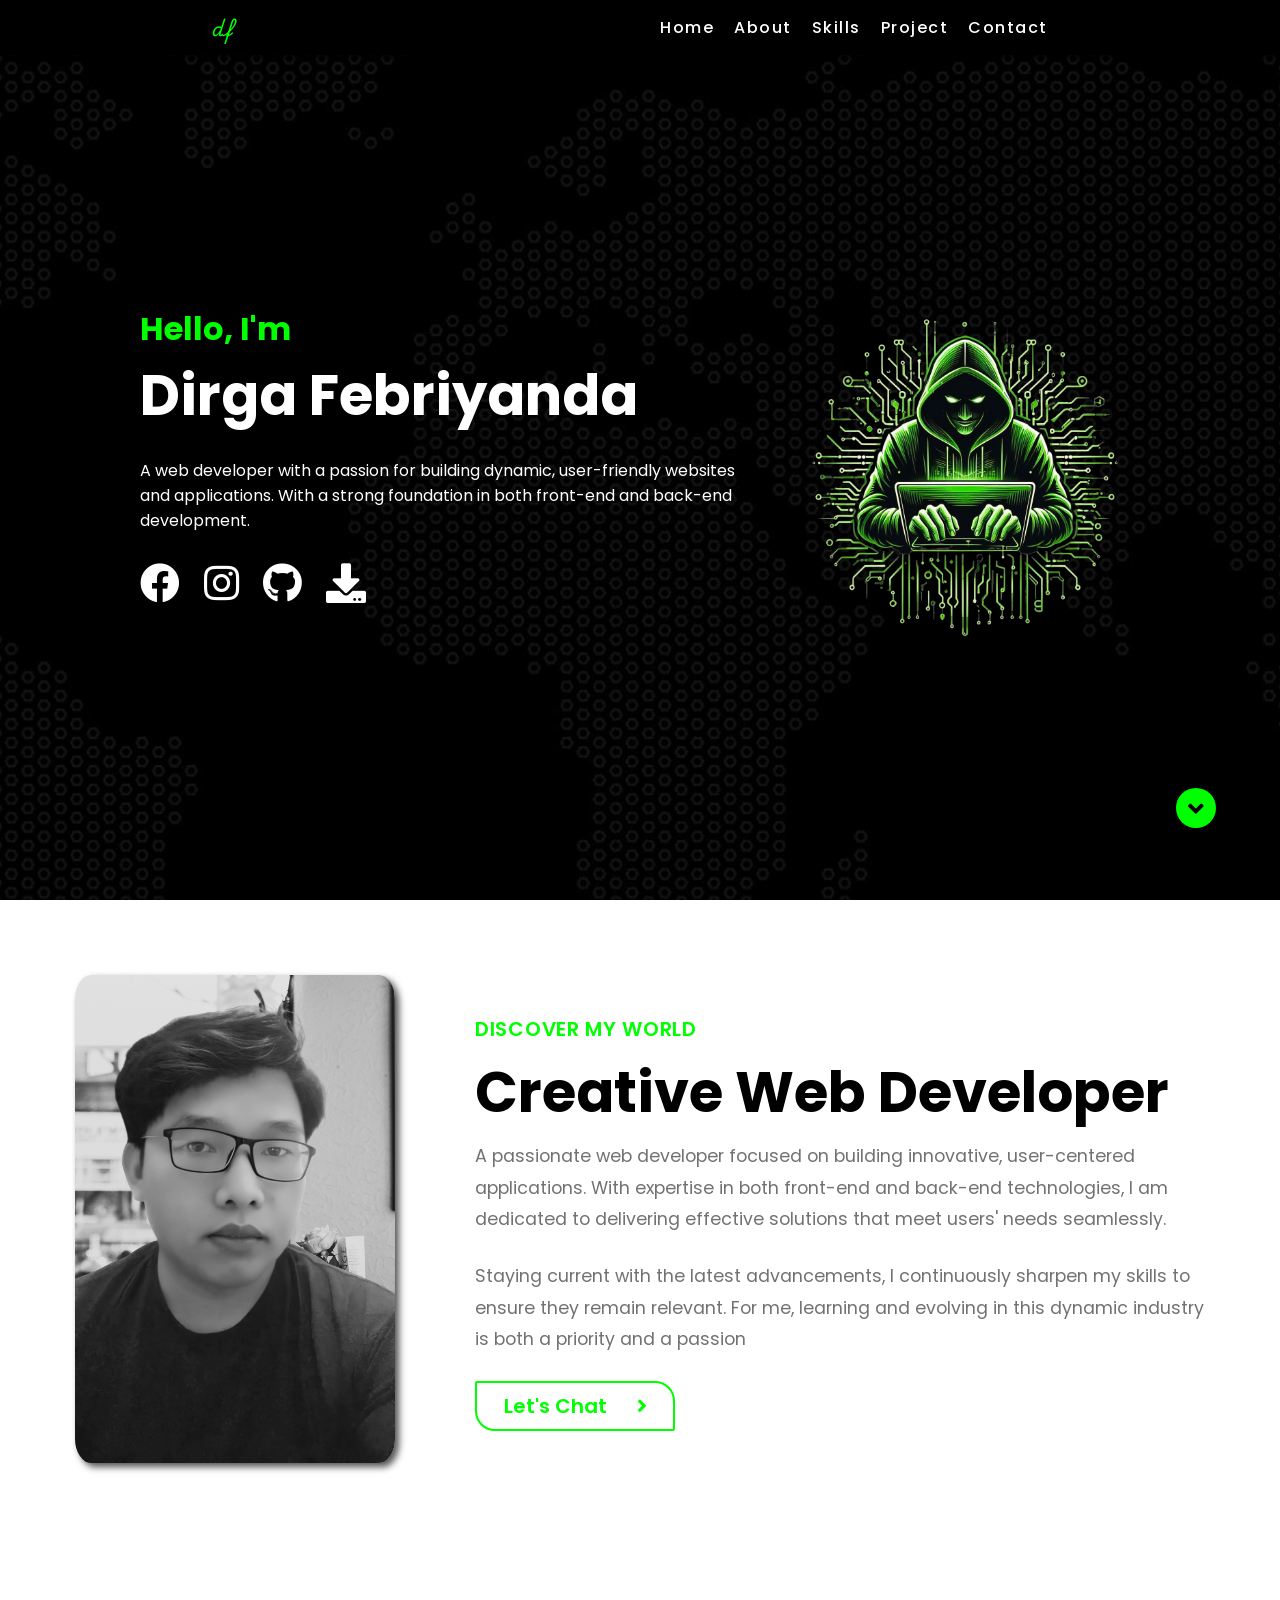
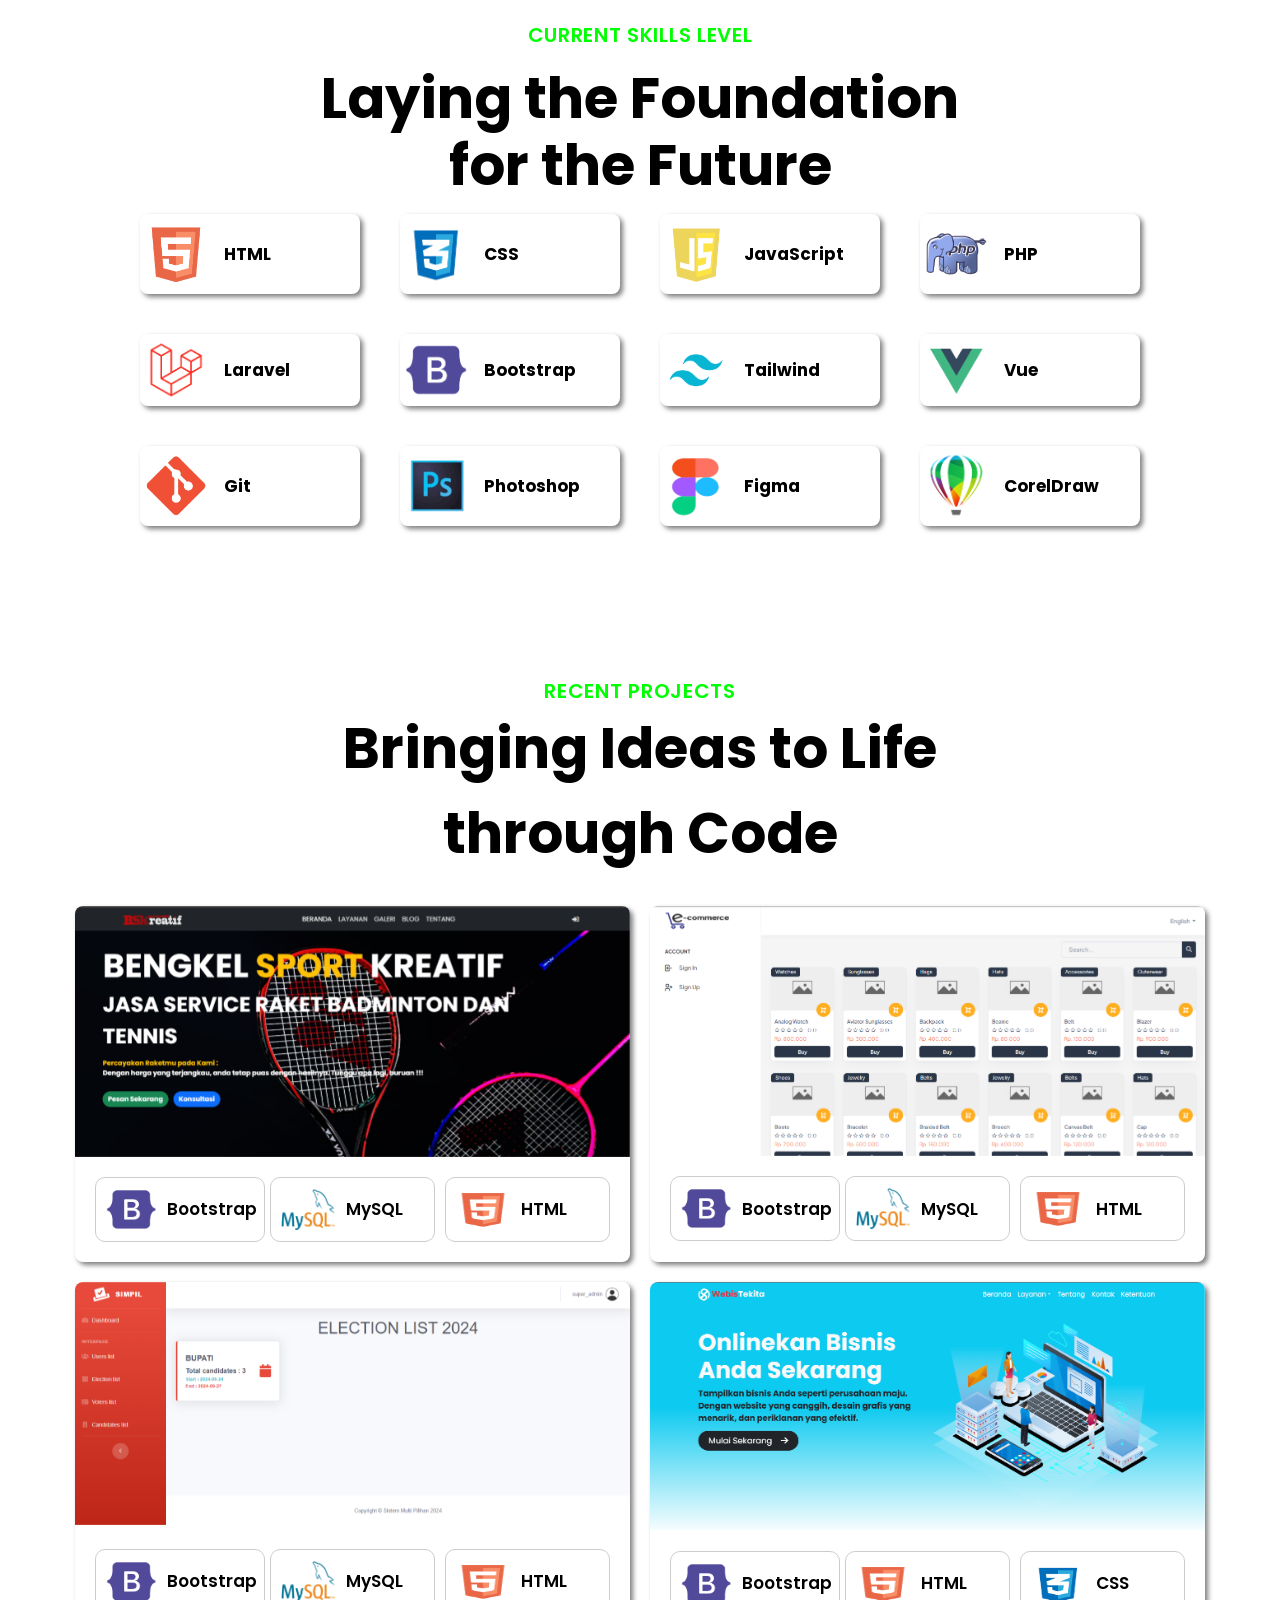
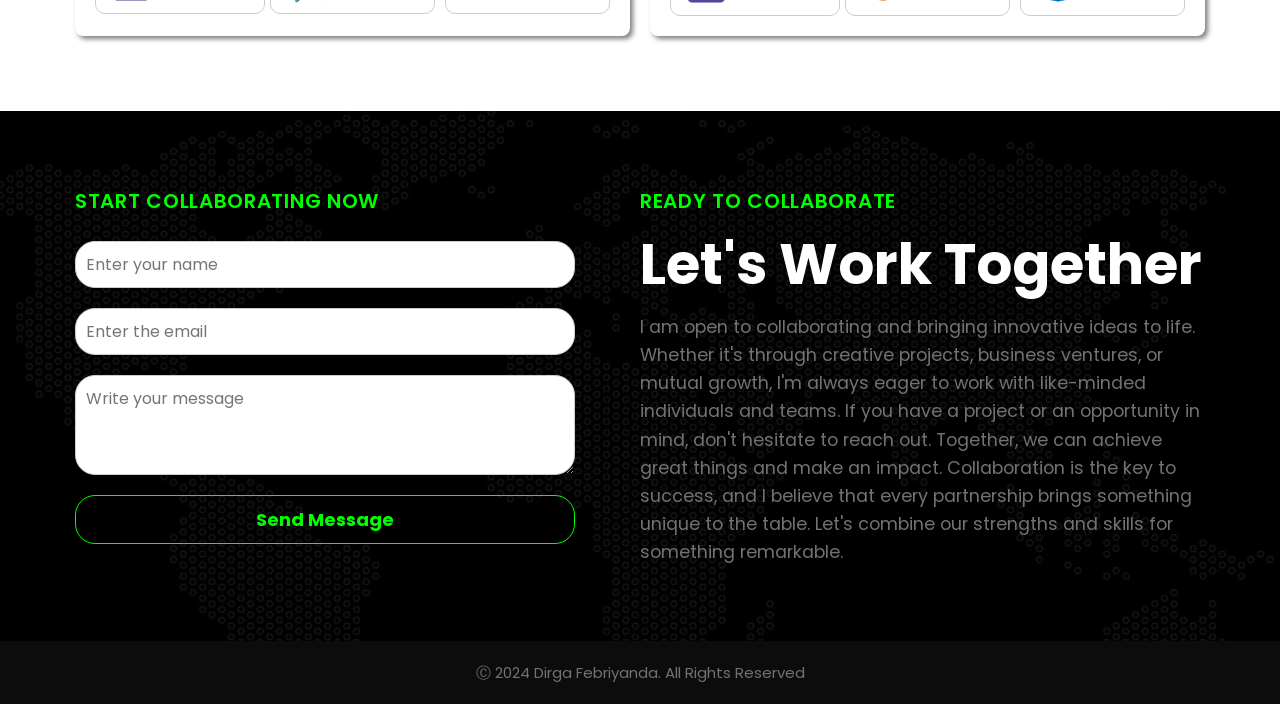
==== index.html @ c73d50fd "update index" ====
<!DOCTYPE html>
<html lang="en">
  <head>
    <meta charset="UTF-8" />
    <meta name="viewport" content="width=device-width, initial-scale=1.0" />
    <title>Dirga Febriyanda - Web Developer</title>

    <!-- Meta Description -->
    <meta
      name="description"
      content="Dirga Febriyanda is a passionate web developer specializing in creating innovative, user-centered applications using the latest technologies. Contact for web development projects and collaborations."
    />

    <!-- Meta Keywords -->
    <meta
      name="keywords"
      content="web developer, front-end development, back-end development, web design, Dirga Febriyanda, full-stack developer, creative web solutions, innovative web applications"
    />

    <!-- Meta Author -->
    <meta name="author" content="Dirga Febriyanda" />

    <!-- Open Graph Meta Tags for Social Media -->
    <meta property="og:title" content="Dirga Febriyanda - Web Developer" />
    <meta
      property="og:description"
      content="Discover the portfolio and services of Dirga Febriyanda, a creative web developer specializing in user-friendly, innovative web applications."
    />
    <meta
      property="og:image"
      content="https://dirgafebriyanda.github.io/assets/img/homea.png"
    />
    <meta property="og:url" content="https://dirgafebriyanda.github.io/" />

    <!-- Twitter Card Meta Tags -->
    <meta name="twitter:card" content="summary_large_image" />
    <meta name="twitter:title" content="Dirga Febriyanda - Web Developer" />
    <meta
      name="twitter:description"
      content="Explore the work of Dirga Febriyanda, a creative web developer offering cutting-edge web development services."
    />
    <meta
      name="twitter:image"
      content="https://dirgafebriyanda.github.io/assets/img/homea.png"
    />
    <link rel="icon" href="assets/img/homea.png" type="image/x-icon" />
    <link rel="shortcut icon" href="assets/img/homea.png" type="image/x-icon" />
    <!-- My Own CSS -->
    <link rel="stylesheet" href="assets/css/style.css" />

    <!-- Swiper CSS -->
    <link
      rel="stylesheet"
      href="https://cdn.jsdelivr.net/npm/swiper@11/swiper-bundle.min.css"
    />

    <!-- AOS CSS -->
    <link rel="stylesheet" href="https://unpkg.com/aos@next/dist/aos.css" />

    <!-- Google Fonts -->
    <link rel="preconnect" href="https://fonts.googleapis.com" />
    <link rel="preconnect" href="https://fonts.gstatic.com" crossorigin />
    <link
      href="https://fonts.googleapis.com/css2?family=Poppins:ital,wght@0,100;0,200;0,300;0,400;0,500;0,600;0,700;0,800;0,900;1,100;1,200;1,300;1,400;1,500;1,600;1,700;1,800;1,900&display=swap"
      rel="stylesheet"
    />

    <!-- Google Fonts -->
    <link rel="preconnect" href="https://fonts.googleapis.com" />
    <link rel="preconnect" href="https://fonts.gstatic.com" crossorigin />
    <link
      href="https://fonts.googleapis.com/css2?family=Playwrite+DE+LA:wght@100..400&display=swap"
      rel="stylesheet"
    />

    <!-- Font Awesome 5.15.4 -->
    <link
      rel="stylesheet"
      href="https://cdnjs.cloudflare.com/ajax/libs/font-awesome/5.15.4/css/all.min.css"
      crossorigin="anonymous"
      referrerpolicy="no-referrer"
    />
  </head>
  <body>
    <header>
      <nav class="navbar">
        <h3 class="navbar-logo">
          <a href="#" translate="no">df</a>
        </h3>
        <div class="navbar-toggle">
          <span></span>
          <span></span>
          <span></span>
        </div>
        <ul class="navbar-list">
          <li><a href="#home" translate="no">Home</a></li>
          <li><a href="#about" translate="no">About</a></li>
          <li><a href="#skills" translate="no">Skills</a></li>
          <li><a href="#project" translate="no">Project</a></li>
          <li><a href="#contact" translate="no">Contact</a></li>
        </ul>
      </nav>
    </header>

    <main>
      <!-- home -->
      <section class="home" id="home" style="overflow: hidden">
        <div class="h-caption" data-aos="zoom-out">
          <h4>Hello, I'm</h4>
          <h2>Dirga Febriyanda</h2>
          <p>
            A web developer with a passion for building dynamic, user-friendly
            websites and applications. With a strong foundation in both
            front-end and back-end development.
          </p>
          <!-- <a href="#" class="h-btn"
            >Let's Chat <i class="fas fa-angle-right"></i
          ></a> -->

          <a
            href="https://www.facebook.com/dirga.febriyanda"
            target="_blank"
            class="h-social-media"
          >
            <i class="fab fa-facebook"></i>
          </a>
          <a
            href="https://www.instagram.com/dirgafebriyanda"
            target="_blank"
            class="h-social-media"
          >
            <i class="fab fa-instagram"></i>
          </a>
          <a
            href="https://github.com/dirgafebriyanda"
            target="_blank"
            class="h-social-media"
          >
            <i class="fab fa-github"></i>
          </a>
          <a
            href="assets/cv-2024.pdf"
            class="h-social-media"
            onclick="return confirmDownload(event)"
          >
            <i class="fas fa-download"></i>
          </a>
        </div>
        <div class="j-img" data-aos="zoom-out">
          <img src="assets/img/homea.png" alt="Dirga Febriyanda" />
        </div>
        <div class="arrow">
          <a href="#about"><i class="fas fa-angle-down"></i></a>
        </div>
      </section>

      <!-- about -->
      <section class="about" id="about" style="overflow: hidden">
        <div class="about-img" data-aos="flip-left">
          <img
            src="assets/img/Picsart_24-11-06_18-53-35-130.jpg"
            alt="Dirga Febriyanda"
          />
        </div>
        <div class="about-text" data-aos="fade-left">
          <h4>Discover My World</h4>
          <h2 class="description">Creative Web Developer</h2>
          <p>
            A passionate web developer focused on building innovative,
            user-centered applications. With expertise in both front-end and
            back-end technologies, I am dedicated to delivering effective
            solutions that meet users' needs seamlessly.
          </p>
          <p>
            Staying current with the latest advancements, I continuously sharpen
            my skills to ensure they remain relevant. For me, learning and
            evolving in this dynamic industry is both a priority and a passion
          </p>
          <a href="https://wa.me/6282281170130" class="btn-about"
            >Let's Chat <i class="fas fa-angle-right"></i
          ></a>
        </div>
      </section>

      <!-- skills -->
      <section class="skills" id="skills" style="overflow: hidden">
        <div class="s-text" data-aos="zoom-out">
          <h4>Current Skills Level</h4>
          <h2>Laying the Foundation <br />for the Future</h2>
        </div>
        <div class="skill-set">
          <div class="skill-item" data-aos="fade-up" data-aos-delay="100">
            <img src="assets/img/logo/html-logo.png" alt="HTML" />
            <span class="skill-level" translate="no">HTML</span>
          </div>
          <div class="skill-item" data-aos="fade-up" data-aos-delay="100">
            <img src="assets/img/logo/css-logo.png" alt="CSS" />
            <span class="skill-level" translate="no">CSS</span>
          </div>
          <div class="skill-item" data-aos="fade-up" data-aos-delay="100">
            <img src="assets/img/logo/js-logo.png" alt="JavaScript" />
            <span class="skill-level" translate="no">JavaScript</span>
          </div>
          <div class="skill-item" data-aos="fade-up" data-aos-delay="100">
            <img src="assets/img/logo/php-logo.png" alt="PHP" />
            <span class="skill-level" translate="no">PHP</span>
          </div>
          <div class="skill-item" data-aos="fade-up" data-aos-delay="200">
            <img src="assets/img/logo/laravel-logo.png" alt="Laravel" />
            <span class="skill-level" translate="no">Laravel</span>
          </div>
          <div class="skill-item" data-aos="fade-up" data-aos-delay="200">
            <img src="assets/img/logo/bootstrap-logo.png" alt="Bootstrap" />
            <span class="skill-level" translate="no">Bootstrap</span>
          </div>
          <div class="skill-item" data-aos="fade-up" data-aos-delay="200">
            <img src="assets/img/logo/tailwind-logo.png" alt="Tailwind CSS" />
            <span class="skill-level" translate="no">Tailwind </span>
          </div>
          <div class="skill-item" data-aos="fade-up" data-aos-delay="200">
            <img src="assets/img/logo/vue-logo.png" alt="Vue.js" />
            <span class="skill-level" translate="no">Vue </span>
          </div>
          <div class="skill-item" data-aos="fade-up" data-aos-delay="300">
            <img src="assets/img/logo/git-logo.png" alt="Git" />
            <span class="skill-level" translate="no">Git</span>
          </div>
          <div class="skill-item" data-aos="fade-up" data-aos-delay="300">
            <img src="assets/img/logo/photoshop-logo.png" alt="Photoshop" />
            <span class="skill-level" translate="no">Photoshop</span>
          </div>
          <div class="skill-item" data-aos="fade-up" data-aos-delay="300">
            <img src="assets/img/logo/figma-logo.png" alt="Figma" />
            <span class="skill-level" translate="no">Figma</span>
          </div>
          <div class="skill-item" data-aos="fade-up" data-aos-delay="300">
            <img src="assets/img/logo/coreldraw-logo.png" alt="CorelDRAW" />
            <span class="skill-level" translate="no">CorelDraw </span>
          </div>
        </div>
      </section>

      <!-- project -->
      <section class="project" id="project" style="overflow: hidden">
        <div class="p-text" data-aos="zoom-out">
          <h4>Recent Projects</h4>
          <h2>
            Bringing Ideas to Life <br />
            through Code
          </h2>
          <div class="project-set">
            <a
              href="https://github.com/dirgafebriyanda/Sistem-Informasi-Manajemen"
              class="project-item"
              data-aos="fade-right"
            >
              <!-- Swiper pertama -->
              <div class="swiper mySwiper1">
                <div class="swiper-wrapper">
                  <img
                    class="swiper-slide"
                    src="assets/img/project/b1.png"
                    alt="img 1"
                  />
                  <img
                    class="swiper-slide"
                    src="assets/img/project/b2.png"
                    alt="img 2"
                  />
                  <img
                    class="swiper-slide"
                    src="assets/img/project/b3.png"
                    alt="img 3"
                  />
                  <img
                    class="swiper-slide"
                    src="assets/img/project/b4.png"
                    alt="img 4"
                  />
                </div>
              </div>

              <!-- Swiper kedua -->
              <div class="project-logo">
                <div class="swiper mySwiper2">
                  <div class="swiper-wrapper">
                    <div class="swiper-slide">
                      <div class="p-tools">
                        <img
                          src="assets/img/logo/laravel-logo.png"
                          alt="Laravel"
                        />
                        <span class="p-tools-text" translate="no">Laravel</span>
                      </div>
                    </div>
                    <div class="swiper-slide">
                      <div class="p-tools">
                        <img
                          src="assets/img/logo/bootstrap-logo.png"
                          alt="Bootstrap"
                        />
                        <span class="p-tools-text" translate="no"
                          >Bootstrap</span
                        >
                      </div>
                    </div>
                    <div class="swiper-slide">
                      <div class="p-tools">
                        <img src="assets/img/logo/mysql-logo.png" alt="MySQL" />
                        <span class="p-tools-text" translate="no">MySQL</span>
                      </div>
                    </div>
                    <div class="swiper-slide">
                      <div class="p-tools">
                        <img src="assets/img/logo/html-logo.png" alt="HTML" />
                        <span class="p-tools-text" translate="no">HTML</span>
                      </div>
                    </div>
                    <div class="swiper-slide">
                      <div class="p-tools">
                        <img src="assets/img/logo/css-logo.png" alt="Laravel" />
                        <span class="p-tools-text" translate="no">CSS</span>
                      </div>
                    </div>
                    <div class="swiper-slide">
                      <div class="p-tools">
                        <img
                          src="assets/img/logo/js-logo.png"
                          alt="JavaScipt"
                        />
                        <span class="p-tools-text" translate="no"
                          >JavaScipt</span
                        >
                      </div>
                    </div>
                    <div class="swiper-slide">
                      <div class="p-tools">
                        <img
                          src="assets/img/logo/php-logo.png"
                          alt="JavaScipt"
                        />
                        <span class="p-tools-text" translate="no">PHP</span>
                      </div>
                    </div>
                  </div>
                </div>
              </div>
            </a>
            <a
              href="https://github.com/dirgafebriyanda/E-Commerce"
              class="project-item"
              data-aos="fade-left"
            >
              <!-- Swiper pertama -->
              <div class="swiper mySwiper1">
                <div class="swiper-wrapper">
                  <img
                    class="swiper-slide"
                    src="assets/img/project/e1.png"
                    alt="img 1"
                  />
                  <img
                    class="swiper-slide"
                    src="assets/img/project/e2.png"
                    alt="img 2"
                  />
                  <img
                    class="swiper-slide"
                    src="assets/img/project/e3.png"
                    alt="img 3"
                  />
                  <img
                    class="swiper-slide"
                    src="assets/img/project/e4.png"
                    alt="img 3"
                  />
                  <img
                    class="swiper-slide"
                    src="assets/img/project/e5.png"
                    alt="img 3"
                  />
                  <img
                    class="swiper-slide"
                    src="assets/img/project/e6.png"
                    alt="img 3"
                  />
                </div>
              </div>

              <!-- Swiper kedua -->
              <div class="project-logo">
                <div class="swiper mySwiper2">
                  <div class="swiper-wrapper">
                    <div class="swiper-slide">
                      <div class="p-tools">
                        <img
                          src="assets/img/logo/laravel-logo.png"
                          alt="Laravel"
                        />
                        <span class="p-tools-text" translate="no">Laravel</span>
                      </div>
                    </div>
                    <div class="swiper-slide">
                      <div class="p-tools">
                        <img
                          src="assets/img/logo/bootstrap-logo.png"
                          alt="Bootstrap"
                        />
                        <span class="p-tools-text" translate="no"
                          >Bootstrap</span
                        >
                      </div>
                    </div>
                    <div class="swiper-slide">
                      <div class="p-tools">
                        <img src="assets/img/logo/mysql-logo.png" alt="MySQL" />
                        <span class="p-tools-text" translate="no">MySQL</span>
                      </div>
                    </div>
                    <div class="swiper-slide">
                      <div class="p-tools">
                        <img src="assets/img/logo/html-logo.png" alt="HTML" />
                        <span class="p-tools-text" translate="no">HTML</span>
                      </div>
                    </div>
                    <div class="swiper-slide">
                      <div class="p-tools">
                        <img src="assets/img/logo/css-logo.png" alt="Laravel" />
                        <span class="p-tools-text" translate="no">CSS</span>
                      </div>
                    </div>
                    <div class="swiper-slide">
                      <div class="p-tools">
                        <img
                          src="assets/img/logo/js-logo.png"
                          alt="JavaScipt"
                        />
                        <span class="p-tools-text" translate="no"
                          >JavaScipt</span
                        >
                      </div>
                    </div>
                    <div class="swiper-slide">
                      <div class="p-tools">
                        <img
                          src="assets/img/logo/php-logo.png"
                          alt="JavaScipt"
                        />
                        <span class="p-tools-text" translate="no">PHP</span>
                      </div>
                    </div>
                  </div>
                </div>
              </div>
            </a>
            <a
              href="https://github.com/dirgafebriyanda/E-Vote"
              class="project-item"
              data-aos="fade-right"
            >
              <!-- Swiper pertama -->
              <div class="swiper mySwiper1">
                <div class="swiper-wrapper">
                  <img
                    class="swiper-slide"
                    src="assets/img/project/s1.png"
                    alt="img 1"
                  />
                  <img
                    class="swiper-slide"
                    src="assets/img/project/s3.png"
                    alt="img 2"
                  />
                  <img
                    class="swiper-slide"
                    src="assets/img/project/s4.png"
                    alt="img 3"
                  />
                  <img
                    class="swiper-slide"
                    src="assets/img/project/s2.png"
                    alt="img 3"
                  />
                </div>
              </div>

              <!-- Swiper kedua -->
              <div class="project-logo">
                <div class="swiper mySwiper2">
                  <div class="swiper-wrapper">
                    <div class="swiper-slide">
                      <div class="p-tools">
                        <img
                          src="assets/img/logo/laravel-logo.png"
                          alt="Laravel"
                        />
                        <span class="p-tools-text" translate="no">Laravel</span>
                      </div>
                    </div>
                    <div class="swiper-slide">
                      <div class="p-tools">
                        <img
                          src="assets/img/logo/bootstrap-logo.png"
                          alt="Bootstrap"
                        />
                        <span class="p-tools-text" translate="no"
                          >Bootstrap</span
                        >
                      </div>
                    </div>
                    <div class="swiper-slide">
                      <div class="p-tools">
                        <img src="assets/img/logo/mysql-logo.png" alt="MySQL" />
                        <span class="p-tools-text" translate="no">MySQL</span>
                      </div>
                    </div>
                    <div class="swiper-slide">
                      <div class="p-tools">
                        <img src="assets/img/logo/html-logo.png" alt="HTML" />
                        <span class="p-tools-text" translate="no">HTML</span>
                      </div>
                    </div>
                    <div class="swiper-slide">
                      <div class="p-tools">
                        <img src="assets/img/logo/css-logo.png" alt="Laravel" />
                        <span class="p-tools-text" translate="no">CSS</span>
                      </div>
                    </div>
                    <div class="swiper-slide">
                      <div class="p-tools">
                        <img
                          src="assets/img/logo/js-logo.png"
                          alt="JavaScipt"
                        />
                        <span class="p-tools-text" translate="no"
                          >JavaScipt</span
                        >
                      </div>
                    </div>
                    <div class="swiper-slide">
                      <div class="p-tools">
                        <img
                          src="assets/img/logo/php-logo.png"
                          alt="JavaScipt"
                        />
                        <span class="p-tools-text" translate="no">PHP</span>
                      </div>
                    </div>
                  </div>
                </div>
              </div>
            </a>
            <a
              href="https://github.com/dirgafebriyanda/webistekita"
              class="project-item"
              data-aos="fade-left"
            >
              <!-- Swiper pertama -->
              <div class="swiper mySwiper1">
                <div class="swiper-wrapper">
                  <img
                    class="swiper-slide"
                    src="assets/img/project/l1.png"
                    alt="img 1"
                  />
                  <img
                    class="swiper-slide"
                    src="assets/img/project/l2.png"
                    alt="img 2"
                  />
                  <img
                    class="swiper-slide"
                    src="assets/img/project/l3.png"
                    alt="img 3"
                  />
                  <img
                    class="swiper-slide"
                    src="assets/img/project/l4.png"
                    alt="img 3"
                  />
                  <img
                    class="swiper-slide"
                    src="assets/img/project/l5.png"
                    alt="img 3"
                  />
                  <img
                    class="swiper-slide"
                    src="assets/img/project/l6.png"
                    alt="img 3"
                  />
                </div>
              </div>

              <!-- Swiper kedua -->
              <div class="project-logo">
                <div class="swiper mySwiper2">
                  <div class="swiper-wrapper">
                    <div class="swiper-slide">
                      <div class="p-tools">
                        <img src="assets/img/logo/vue-logo.png" alt="Vue" />
                        <span class="p-tools-text" translate="no">Vue</span>
                      </div>
                    </div>
                    <div class="swiper-slide">
                      <div class="p-tools">
                        <img
                          src="assets/img/logo/bootstrap-logo.png"
                          alt="Bootstrap"
                        />
                        <span class="p-tools-text" translate="no"
                          >Bootstrap</span
                        >
                      </div>
                    </div>
                    <div class="swiper-slide">
                      <div class="p-tools">
                        <img src="assets/img/logo/html-logo.png" alt="HTML" />
                        <span class="p-tools-text" translate="no">HTML</span>
                      </div>
                    </div>
                    <div class="swiper-slide">
                      <div class="p-tools">
                        <img src="assets/img/logo/css-logo.png" alt="Laravel" />
                        <span class="p-tools-text" translate="no">CSS</span>
                      </div>
                    </div>
                    <div class="swiper-slide">
                      <div class="p-tools">
                        <img
                          src="assets/img/logo/js-logo.png"
                          alt="JavaScipt"
                        />
                        <span class="p-tools-text" translate="no"
                          >JavaScipt</span
                        >
                      </div>
                    </div>
                  </div>
                </div>
              </div>
            </a>
          </div>
        </div>
      </section>

      <!-- contact -->
      <section class="contact" id="contact" style="overflow: hidden">
        <div class="contact-box" data-aos="fade-right">
          <h4>Start Collaborating Now</h4>
          <br />
          <form id="contactForm">
            <input
              type="text"
              id="name"
              name="name"
              placeholder="Enter your name"
              required
            />

            <input
              type="email"
              id="email"
              name="email"
              placeholder="Enter the email"
              required
            />

            <textarea
              id="message"
              name="message"
              placeholder="Write your message"
              required
            ></textarea>

            <button type="submit">Send Message</button>
          </form>
        </div>
        <div class="contact-box" data-aos="fade-left">
          <h4>Ready to Collaborate</h4>
          <h2>Let's Work Together</h2>
          <p>
            I am open to collaborating and bringing innovative ideas to life.
            Whether it's through creative projects, business ventures, or mutual
            growth, I'm always eager to work with like-minded individuals and
            teams. If you have a project or an opportunity in mind, don't
            hesitate to reach out. Together, we can achieve great things and
            make an impact. Collaboration is the key to success, and I believe
            that every partnership brings something unique to the table. Let's
            combine our strengths and skills for something remarkable.
          </p>
        </div>
      </section>
    </main>

    <footer>
      <div class="copyright">
        <div class="end-text1">
          <p>Ⓒ 2024 Dirga Febriyanda. All Rights Reserved</p>
        </div>
      </div>
    </footer>

    <!-- Tombol Back to Top -->
    <div class="back-to-top">
      <i class="fas fa-angle-up"></i>
    </div>

    <!-- My Own JS -->
    <script src="assets/js/script.js"></script>

    <script>
      document
        .getElementById("contactForm")
        .addEventListener("submit", function (event) {
          event.preventDefault();

          var name = document.getElementById("name").value;
          var email = document.getElementById("email").value;
          var message = document.getElementById("message").value;

          var mailtoLink =
            "mailto:dirgafebriyanda12@gmail.com" +
            "?email=" +
            encodeURIComponent("Form Submission - " + name) +
            "&body=" +
            encodeURIComponent(
              "Name: " +
                name +
                "\n\n" +
                "email: " +
                email +
                "\n\n" +
                "Message: " +
                message
            );

          window.location.href = mailtoLink;
        });
    </script>

    <script>
      function confirmDownload(event) {
        const userConfirmed = confirm(
          "Are you sure you want to download the CV?"
        );

        if (!userConfirmed) {
          event.preventDefault();
        }
        return userConfirmed;
      }
    </script>

    <!-- Swiper JS-->
    <script src="https://cdn.jsdelivr.net/npm/swiper@11/swiper-bundle.min.js"></script>
    <script>
      const swiper1 = new Swiper(".mySwiper1", {
        slidesPerView: 1,
        loop: true,
        spaceBetween: 10,
        autoplay: {
          delay: 5000,
          disableOnInteraction: false,
        },
      });

      const swiper2 = new Swiper(".mySwiper2", {
        slidesPerView: 3,
        spaceBetween: 10,
        loop: true,
        autoplay: {
          delay: 2500,
          disableOnInteraction: false,
        },
      });
    </script>

    <!-- AOS JS-->
    <script src="https://unpkg.com/aos@next/dist/aos.js"></script>
    <script>
      AOS.init({
        duration: 1200,
        once: true,
      });
    </script>
  </body>
</html>
---- assets/css/style.css ----
* {
  padding: 0;
  margin: 0;
  box-sizing: border-box;
  list-style: none;
  text-decoration: none;
  scroll-behavior: smooth;
  font-family: "Poppins", sans-serif;
}

:root {
  --h2-font: 3.5rem;
  --p-font: 1.1rem;
  --bg-color: #ffffff;
  --text-color: #000000;
  --main-color: #00ff00;
  --other-color: #727272;
}

/* navbar */
.navbar {
  display: flex;
  justify-content: space-around;
  align-items: center;
  background: var(--text-color);
  height: 55px;
  position: fixed;
  width: 100%;
  top: 0;
  z-index: 1000;
  box-shadow: 3px 3px 5px rgba(0, 0, 0, 0.6);
}
.navbar-logo a {
  font-family: "Playwrite DE LA", sans-serif;
  font-weight: bold;
  color: var(--main-color);
  letter-spacing: 2px;
}
.navbar-list {
  display: flex;
  list-style: none;
}
.navbar-list a {
  margin-right: 20px;
  color: var(--bg-color);
  position: relative;
  font-weight: 500;
  overflow: hidden;
  padding-bottom: 4px;
  letter-spacing: 1.5px;
  transition: all 0.7s ease;
}
.navbar-list a::before {
  content: "";
  position: absolute;
  left: 0;
  bottom: 0;
  width: 100%;
  background: var(--main-color);
  height: 2px;
  transform: scaleX(0);
  transition: all 0.7s ease;
}
.navbar-list a:hover {
  color: var(--main-color);
  transform: scale(1);
}
.navbar-list a:hover::before {
  transform: scaleX(1);
}
.navbar-list a.active::before {
  transform: scaleX(1);
}
.navbar-list a.active {
  color: var(--main-color);
}
.navbar-toggle {
  display: none;
  flex-direction: column;
  cursor: pointer;
  margin-right: 20px;
}
.navbar-toggle span {
  width: 25px;
  height: 2px;
  border-radius: 5px;
  background: var(--bg-color);
  display: block;
  margin: 3px 0;
  transition: transform 0.3s ease, background-color 0.3s ease, opacity 0.3s ease;
}
.navbar-toggle.active span:nth-child(1) {
  transform: rotate(45deg) translate(5px, 6px);
  background: var(--main-color);
}
.navbar-toggle.active span:nth-child(2) {
  opacity: 0;
}
.navbar-toggle.active span:nth-child(3) {
  transform: rotate(-45deg) translate(5px, -6px);
  background: var(--main-color);
}

/* home */
.home {
  display: flex;
  align-items: center;
  justify-content: center;
  padding-top: 60px;
  height: 100vh;
  background: var(--text-color);
  color: var(--bg-color);
  background-image: url(../img/c.jpg);
  background-size: cover;
  background-position: center;
}
.h-caption {
  margin: 0 0 50px 50px;
  max-width: 600px;
}
.h-caption h4 {
  color: var(--main-color);
  font-size: 2rem;
  color: var(--main-color);
}
.h-caption h2 {
  padding-bottom: 20px;
  font-size: var(--h2-font);
}
.home img {
  margin: 50px;
  max-width: 350px;
}
.arrow {
  position: absolute;
  bottom: 8%;
  right: 5%;
}
.arrow i {
  display: inline-flex;
  align-items: center;
  justify-content: center;
  height: 40px;
  width: 40px;
  background: var(--main-color);
  color: var(--text-color);
  border-radius: 50%;
  font-size: 25px;
  transition: color 0.7s ease, transform 0.7s ease;
}
.arrow i:hover {
  background: transparent;
  border: var(--main-color) solid 2px;
  color: var(--main-color);
  transform: translateY(-4px);
}
.h-social-media {
  margin-top: 30px;
  display: inline-flex;
  color: var(--bg-color);
  padding-right: 20px;
  font-size: 40px;
  transition: all 0.7s ease;
}
.h-social-media:hover {
  color: var(--main-color);
  transform: translateY(-4px);
}

/* about */
.about {
  display: flex;
  align-items: center;
  justify-content: space-between;
  padding: 75px;
  gap: 5rem;
}
.about-img {
  flex-shrink: 0;
}
.about-img img {
  border-radius: 5%;
  max-width: 320px;
  width: 100%;
  height: auto;
  object-fit: contain;
  box-shadow: 4px 4px 7px rgb(36, 0, 0, 0.7);
  filter: grayscale(100%);
  transition: filter 0.7s ease;
}
.about-img img:hover {
  filter: grayscale(0%);
}
.about-text {
  flex: 1;
}
.about-text h2 {
  font-size: var(--h2-font);
  font-weight: 700;
  line-height: 1.2;
  margin: 15px 0;
}
.about-text h4 {
  color: var(--main-color);
  font-size: 20px;
  font-weight: 600;
  text-transform: uppercase;
  letter-spacing: 0.7px;
}
.about-text p {
  font-size: var(--p-font);
  font-weight: 400;
  line-height: 1.8;
  color: var(--other-color);
  margin-bottom: 25px;
}
.btn-about {
  display: inline-flex;
  align-items: center;
  justify-content: center;
  height: 50px;
  width: 200px;
  background: transparent;
  color: var(--main-color);
  border-radius: 2px 20px 2px 20px;
  font-size: 20px;
  border: var(--main-color) solid 2px;
  font-weight: 600;
  text-align: center;
  transition: all 0.7s ease;
}
.btn-about:hover {
  color: var(--bg-color);
  background: var(--main-color);
  transform: translateY(-4px);
  box-shadow: 3px 3px 6px rgb(0, 0, 0, 0.5);
}
.btn-about i {
  padding-left: 30px;
}

/* skills */
.skills {
  padding: 75px;
  text-align: center;
}
.s-text h2 {
  font-size: var(--h2-font);
  font-weight: 700;
  line-height: 1.2;
  margin: 15px 0;
}
.s-text h4 {
  color: var(--main-color);
  font-size: 20px;
  font-weight: 600;
  text-transform: uppercase;
  letter-spacing: 0.7px;
}
.skill-set {
  display: flex;
  flex-wrap: wrap;
  gap: 2.5rem;
  justify-content: center;
}
.skill-item {
  background: var(--bg-color);
  display: flex;
  align-items: center;
  flex-basis: calc(25% - 1.5rem);
  max-width: 220px;
  max-height: 80px;
  padding: 5px;
  border-radius: 8px;
  box-shadow: 3px 3px 5px rgb(0, 0, 0, 0.5);
}
.skill-item img {
  width: 30%;
  height: auto;
  margin-right: 1rem;
}
.skill-level {
  font-weight: bold;
  color: var(--text-color);
  text-align: start;
  font-size: 17px;
  cursor: default;
}
.level {
  color: var(--other-color);
  font-weight: 400;
}

/* project */
.project {
  padding: 75px;
}
.p-text h4 {
  color: var(--main-color);
  font-size: 20px;
  font-weight: 600;
  text-transform: uppercase;
  letter-spacing: 0.7px;
  text-align: center;
}
.p-text h2 {
  text-align: center;
  font-size: var(--h2-font);
  font-weight: bold;
  color: var(--text-color);
  margin-bottom: 30px;
}
.project-set {
  display: grid;
  grid-template-columns: repeat(2, 1fr);
  gap: 20px;
}
.project-item {
  overflow: hidden;
  border-radius: 8px;
  height: auto;
  box-shadow: 3px 3px 5px rgb(0, 0, 0, 0.5);
}
.project-item img {
  width: 100%;
  height: 100%;
}
.project-text{
  padding-top: 10px;
  color: var(--text-color);
}
.project-logo {
  padding: 20px;
  gap: 20px;
}
.swiper-slide{
  align-items: center !important;
  display: flex !important;
}
.p-tools{
  width: 170px;
  height: 65px;
  align-items: center !important;
  padding: 10px;
  border: 1px solid #ccc;
  border-radius: 10px;
  display: flex !important;
}
.p-tools img{
  border: none;
  margin-right: 10px;
  width: 55px;
}
.p-tools span{
  font-size: 17px;
  font-weight: 600;
  color: var(--text-color);
}

/* contact */
.contact {
  display: grid;
  grid-template-columns: repeat(2, 1fr);
  justify-content: center;
  background: var(--text-color);
  background-image: url(../img/c.jpg);
  background-size: cover;
  background-position: center;
  padding: 75px;
}
.contact-box {
  display: flex;
  flex-direction: column;
}
.contact-box form {
  display: flex;
  flex-direction: column;
  gap: 20px;
  max-width: 500px;
}
.contact-box form input,
.contact-box form textarea {
  padding: 10px;
  border: #ccc solid 1px;
  border-radius: 20px;
  font-size: 16px;
  width: 100%;
}
.contact-box form button {
  background: transparent;
  color: var(--main-color);
  padding: 10px;
  border: var(--main-color) solid 1px;
  border-radius: 20px;
  cursor: pointer;
  font-size: 18px;
  font-weight: bold;
  transition: all 0.9s ease;
}
.contact-box form button:hover {
  color: var(--text-color);
  background: var(--main-color);
  transform: translatey(-4px);
}
.contact-box form textarea {
  min-height: 100px;
  resize: vertical;
}
.contact-box h2 {
  font-size: var(--h2-font);
  font-weight: 700;
  line-height: 1.2;
  margin: 15px 0;
  color: var(--bg-color);
}
.contact-box h4 {
  color: var(--main-color);
  font-size: 20px;
  font-weight: 600;
  text-transform: uppercase;
  letter-spacing: 0.7px;
}
.contact-box p {
  color: var(--other-color);
  font-size: var(--p-font);
  line-height: 1.6;
}

/* footer */
.copyright {
  display: flex;
  align-items: center;
  justify-content: center;
  gap: 20px;
  padding: 20px 17px 20px;
  background: #0c0c0c;
}
.end-text1 p {
  font-size: 15px;
  color: var(--other-color);
  cursor: default;
}
.end-text2 a {
  font-size: 17px;
  color: var(--other-color);
  transition: all 0.7s ease;
}
.end-text2 a:hover {
  color: white;
}

/*Back to Top */
.back-to-top {
  position: fixed;
  bottom: 8%;
  right: 5%;
  z-index: 9998;
  opacity: 0; 
  visibility: hidden; 
  transition: opacity 0.3s ease, visibility 0.3s ease;
}
.back-to-top i {
  display: inline-flex;
  align-items: center;
  justify-content: center;
  height: 40px;
  width: 40px;
  background: var(--main-color);
  color: var(--text-color);
  border-radius: 50%;
  font-size: 25px;
  transition: color 0.7s ease, transform 0.7s ease;
}
.back-to-top i:hover {
  background: transparent;
  border: var(--main-color) solid 2px;
  color: var(--main-color);
  transform: translateY(-4px);
}

@media (max-width: 768px) {
  /* navbar */
  .navbar {
    justify-content: space-between;
    z-index: 9999;
  }
  .navbar-logo a {
    margin-left: 20px;
  }
  .navbar-list {
    flex-direction: column;
    position: absolute;
    top: 55px;
    right: 0;
    width: 100%;
    height: 100vh;
    background: var(--text-color);
    pointer-events: none;
    transform: translateX(100%);
    transition: all 0.7s ease;
  }
  .navbar-list.show {
    transform: translateX(0);
    pointer-events: auto;
  }
  .navbar-list li {
    padding-top: 15px;
    margin-left: 20px;
  }
  .navbar-toggle {
    display: flex;
    margin-right: 20px;
  }

  /* home */
  .home {
    flex-direction: column;
    display: flex;
  }
  .h-caption {
    order: 2;
    margin: 0 20px 30px 20px;
    text-align: center;
  }
  .h-caption h4 {
    color: var(--main-color);
    font-size: 1.5rem;
  }
  .h-caption h2 {
    font-size: 1.6rem;
  }
  .home img {
    margin: 0;
    order: 1;
    max-width: 100%;
    max-height: 250px;
  }
  .arrow {
    bottom: 4%;
    right: 4%;
  }
  .arrow i {
    height: 35px;
    width: 35px;
    font-size: 22px;
  }
  .h-social-media {
    font-size: 30px;
    margin-top: 20px;
    padding-right: 15px;
  }

  /* about */
  .about {
    flex-direction: column;
    padding: 75px 40px 75px 40px;
    gap: 2rem;
  }
  .about-img img {
    max-width: 100%;
  }
  .about-text {
    text-align: center;
  }
  .about-text h2 {
    font-size: 1.6rem;
  }
  .about-text h4 {
    color: var(--main-color);
    font-size: 1.4rem;
    margin-bottom: 10px;
  }
  .about-text p {
    font-size: 16px;
    line-height: 1.6;
    margin-bottom: 15px;
    text-align: justify;
  }
  .btn-about {
    width: 100%;
    padding: 15px;
    font-size: 18px;
    margin-top: 20px;
  }
  .btn-about i {
    padding-left: 15px;
  }

  /* skills */
  .skills {
    padding: 75px 20px;
  }
  .s-text h2 {
    text-align: center;
    font-size: 1.6rem;
  }
  .s-text h4 {
    color: var(--main-color);
    text-align: center;
    font-size: 1.4rem;
  }
  .skill-set {
    flex-direction: row;
    gap: 1.2rem;
    justify-content: center;
  }
  .skill-item {
    flex-basis: calc(50% - 1.5rem);
    max-width: 45%;
    max-height: 100px;
    padding: 10px;
  }
  .skill-item img {
    width: 25%;
    margin-right: 1rem;
  }
  .skill-level {
    font-weight: 400;
    font-size: 14px;
  }

  /* project */
  .project {
    padding: 75px 20px;
  }
  .p-text h4 {
    color: var(--main-color);
    font-size: 1.4rem;
  }
  .p-text h2 {
    font-size: 1.6rem; 
  }
  .project-set {
    grid-template-columns: 1fr;
  }
  .project-item {
    box-shadow: 2px 2px 4px rgba(0, 0, 0, 0.3);
  }
  .project-item img {
    transition: transform 0.6s ease-in-out; /
  }
  .p-tools {
    width: 90px; 
    height: 40px; 
    padding: 5px; 
    border-radius: 4px;
  }

  .p-tools img {
    width: 30px; 
    margin-right: 4px; 
  }

  .p-tools span {
    font-size: 9px; 
  }

  /* contact */
  .contact {
    display: flex;
    flex-direction: column;
    padding: 40px 20px;
  }
  .contact-box {
    width: 100%;
    align-items: center;
    padding: 20px;
    border-radius: 10px;
    box-shadow: 0 2px 10px rgb(0, 0, 0, 0.2);
  }
  .contact-box form {
    gap: 15px;
    width: 100%;
    max-width: none;
  }
  .contact-box h2 {
    font-size: 1.6rem;
    text-align: center;
  }
  .contact-box h4 {
    color: var(--main-color);
    font-size: 1.4rem;
    text-align: center;
  }
  .contact-box p {
    font-size: 14px;
    text-align: justify;
  }
  .contact-box form input,
  .contact-box form textarea {
    padding: 15px;
    font-size: 14px;
    border-radius: 10px;
  }
  .contact-box form button {
    padding: 12px;
    font-size: 16px;
    border-radius: 10px;
  }
  .contact-box form textarea {
    min-height: 150px;
  }

  /* footer */
  .copyright {
    flex-direction: column;
    padding: 15px 10px; 
    gap: 15px; 
  }
  .end-text1 p {
    font-size: 14px; 
    text-align: center;
  }
  .end-text2 a {
    font-size: 16px; 
    text-align: center;
  }

  /* back to top */
  .back-to-top {
    bottom: 4%;
    right: 4%;
  }
  .back-to-top i {
    height: 35px;
    width: 35px;
    font-size: 22px;
  }
}
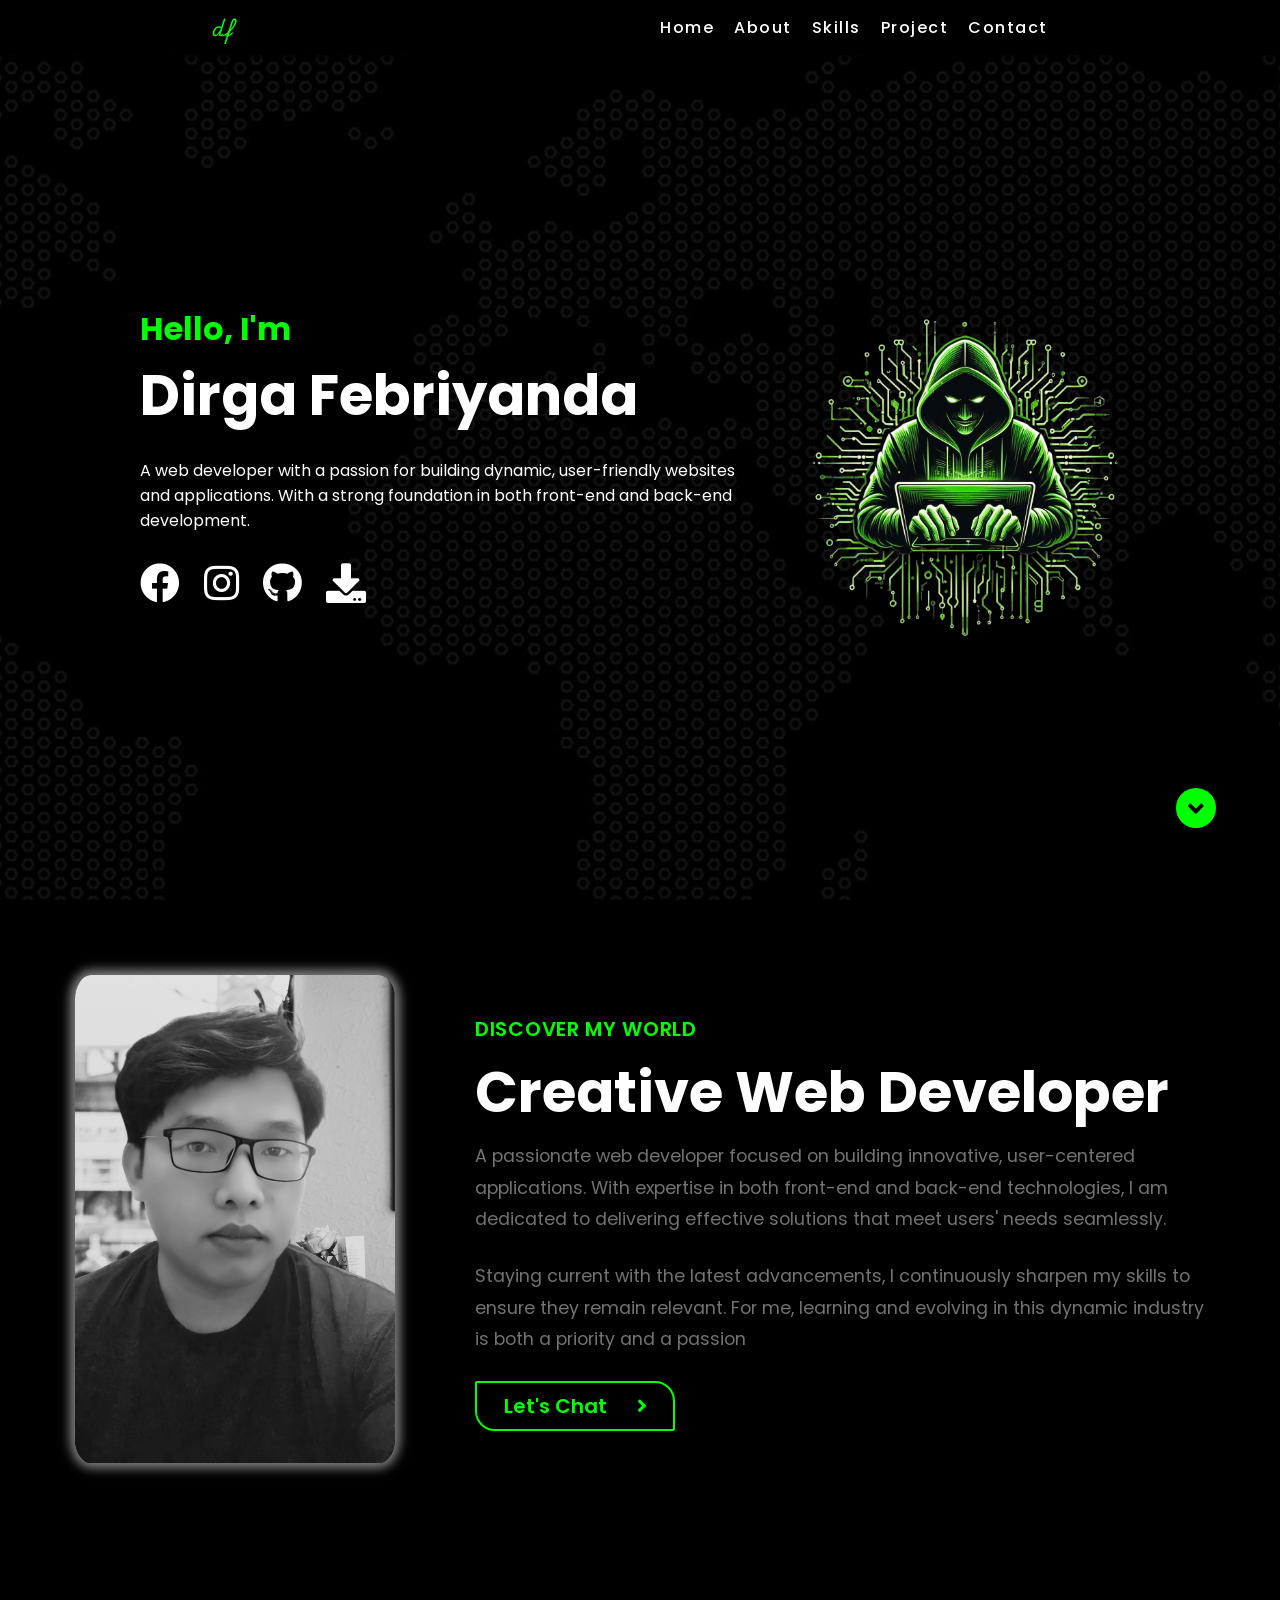
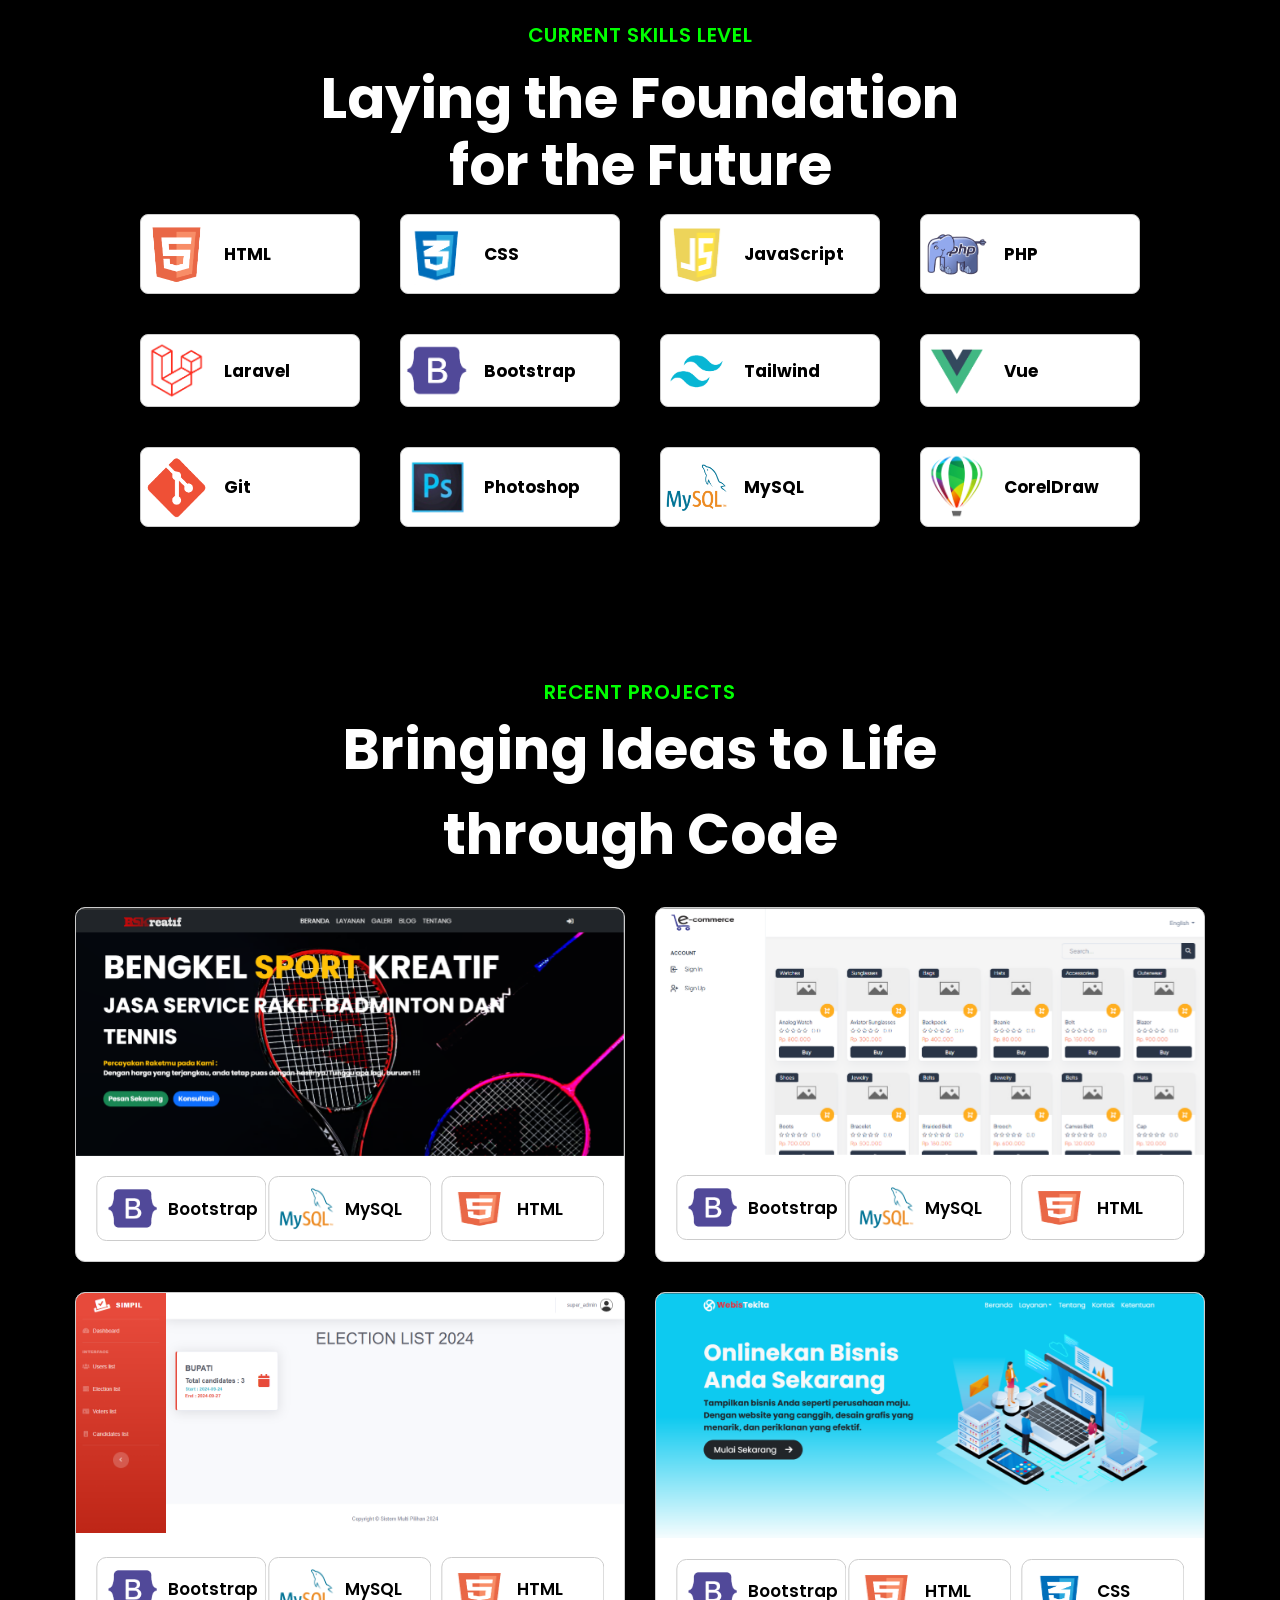
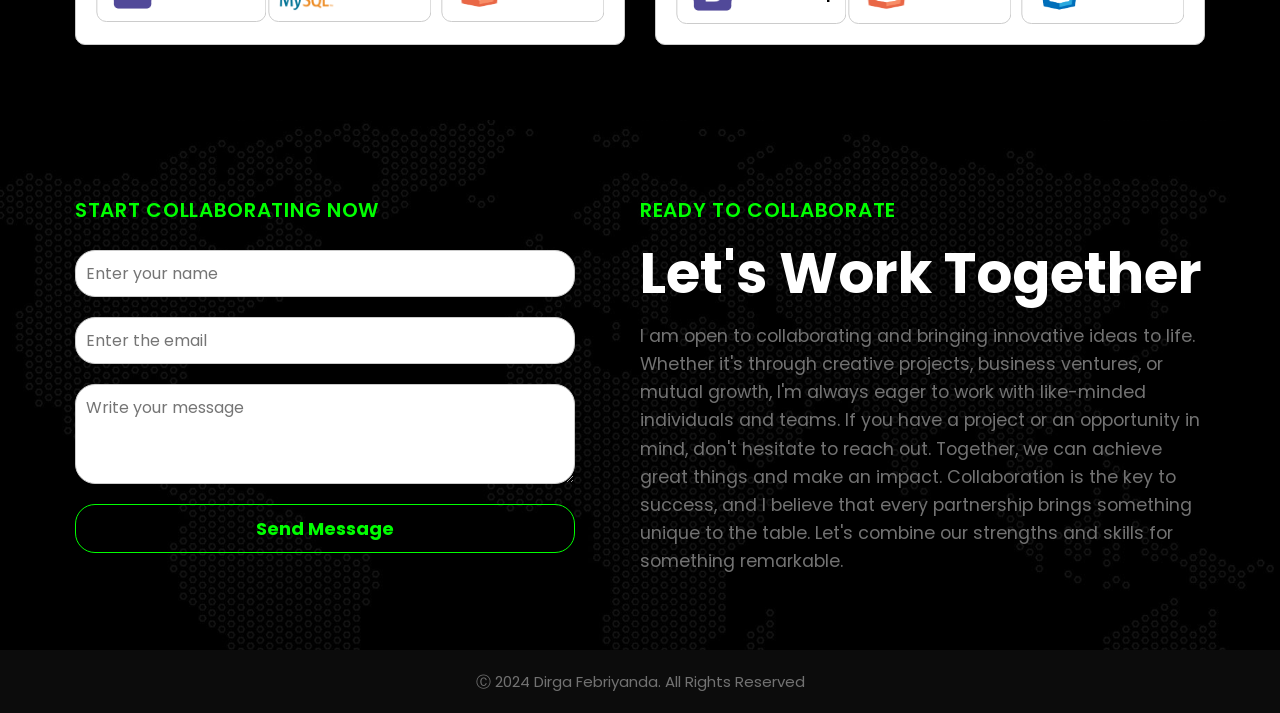
==== commit a7acc7b8: "update" ====
--- a/index.html
+++ b/index.html
@@ -230,8 +230,8 @@
             <span class="skill-level" translate="no">Photoshop</span>
           </div>
           <div class="skill-item" data-aos="fade-up" data-aos-delay="300">
-            <img src="assets/img/logo/figma-logo.png" alt="Figma" />
-            <span class="skill-level" translate="no">Figma</span>
+            <img src="assets/img/logo/mysql-logo.png" alt="Figma" />
+            <span class="skill-level" translate="no">MySQL</span>
           </div>
           <div class="skill-item" data-aos="fade-up" data-aos-delay="300">
             <img src="assets/img/logo/coreldraw-logo.png" alt="CorelDRAW" />
--- a/assets/css/style.css
+++ b/assets/css/style.css
@@ -13,7 +13,7 @@
   --p-font: 1.1rem;
   --bg-color: #ffffff;
   --text-color: #000000;
-  --main-color: #00ff00;
+  --main-color: rgb(0, 255, 0);
   --other-color: #727272;
 }
 
@@ -127,9 +127,23 @@
   padding-bottom: 20px;
   font-size: var(--h2-font);
 }
-.home img {
+@keyframes flicker {
+  0% {
+    filter: brightness(100%);
+  }
+  50% {
+    filter: brightness(200%);
+  }
+  100% {
+    filter: brightness(100%);
+  }
+}
+
+.home img { 
   margin: 50px;
   max-width: 350px;
+  animation: flicker 2s infinite; /* Efek flicker dengan durasi 1 detik dan berulang terus-menerus */
+  transition: filter 2s ease; /* Menambahkan transisi halus untuk filter */
 }
 .arrow {
   position: absolute;
@@ -174,17 +188,18 @@
   justify-content: space-between;
   padding: 75px;
   gap: 5rem;
+  background: var(--text-color);
 }
 .about-img {
   flex-shrink: 0;
 }
 .about-img img {
+  box-shadow: 0 0 10px 5px rgba(0, 255, 0, 0.6), 0 0 20px rgba(0, 255, 0, 0.3);
   border-radius: 5%;
   max-width: 320px;
   width: 100%;
   height: auto;
   object-fit: contain;
-  box-shadow: 4px 4px 7px rgb(36, 0, 0, 0.7);
   filter: grayscale(100%);
   transition: filter 0.7s ease;
 }
@@ -199,6 +214,7 @@
   font-weight: 700;
   line-height: 1.2;
   margin: 15px 0;
+  color: var(--bg-color);
 }
 .about-text h4 {
   color: var(--main-color);
@@ -243,12 +259,14 @@
 .skills {
   padding: 75px;
   text-align: center;
+  background: var(--text-color);
 }
 .s-text h2 {
   font-size: var(--h2-font);
   font-weight: 700;
   line-height: 1.2;
   margin: 15px 0;
+  color: var(--bg-color);
 }
 .s-text h4 {
   color: var(--main-color);
@@ -272,7 +290,7 @@
   max-height: 80px;
   padding: 5px;
   border-radius: 8px;
-  box-shadow: 3px 3px 5px rgb(0, 0, 0, 0.5);
+  border: 1px solid #ccc;
 }
 .skill-item img {
   width: 30%;
@@ -294,6 +312,7 @@
 /* project */
 .project {
   padding: 75px;
+  background: var(--text-color);
 }
 .p-text h4 {
   color: var(--main-color);
@@ -307,19 +326,20 @@
   text-align: center;
   font-size: var(--h2-font);
   font-weight: bold;
-  color: var(--text-color);
+  color: var(--bg-color);
   margin-bottom: 30px;
 }
 .project-set {
   display: grid;
   grid-template-columns: repeat(2, 1fr);
-  gap: 20px;
+  gap: 30px;
 }
 .project-item {
   overflow: hidden;
-  border-radius: 8px;
+  border: 1px solid #ccc;
+  border-radius: 10px;
   height: auto;
-  box-shadow: 3px 3px 5px rgb(0, 0, 0, 0.5);
+  background: var(--bg-color);
 }
 .project-item img {
   width: 100%;
@@ -633,9 +653,6 @@
   .project-set {
     grid-template-columns: 1fr;
   }
-  .project-item {
-    box-shadow: 2px 2px 4px rgba(0, 0, 0, 0.3);
-  }
   .project-item img {
     transition: transform 0.6s ease-in-out; /
   }
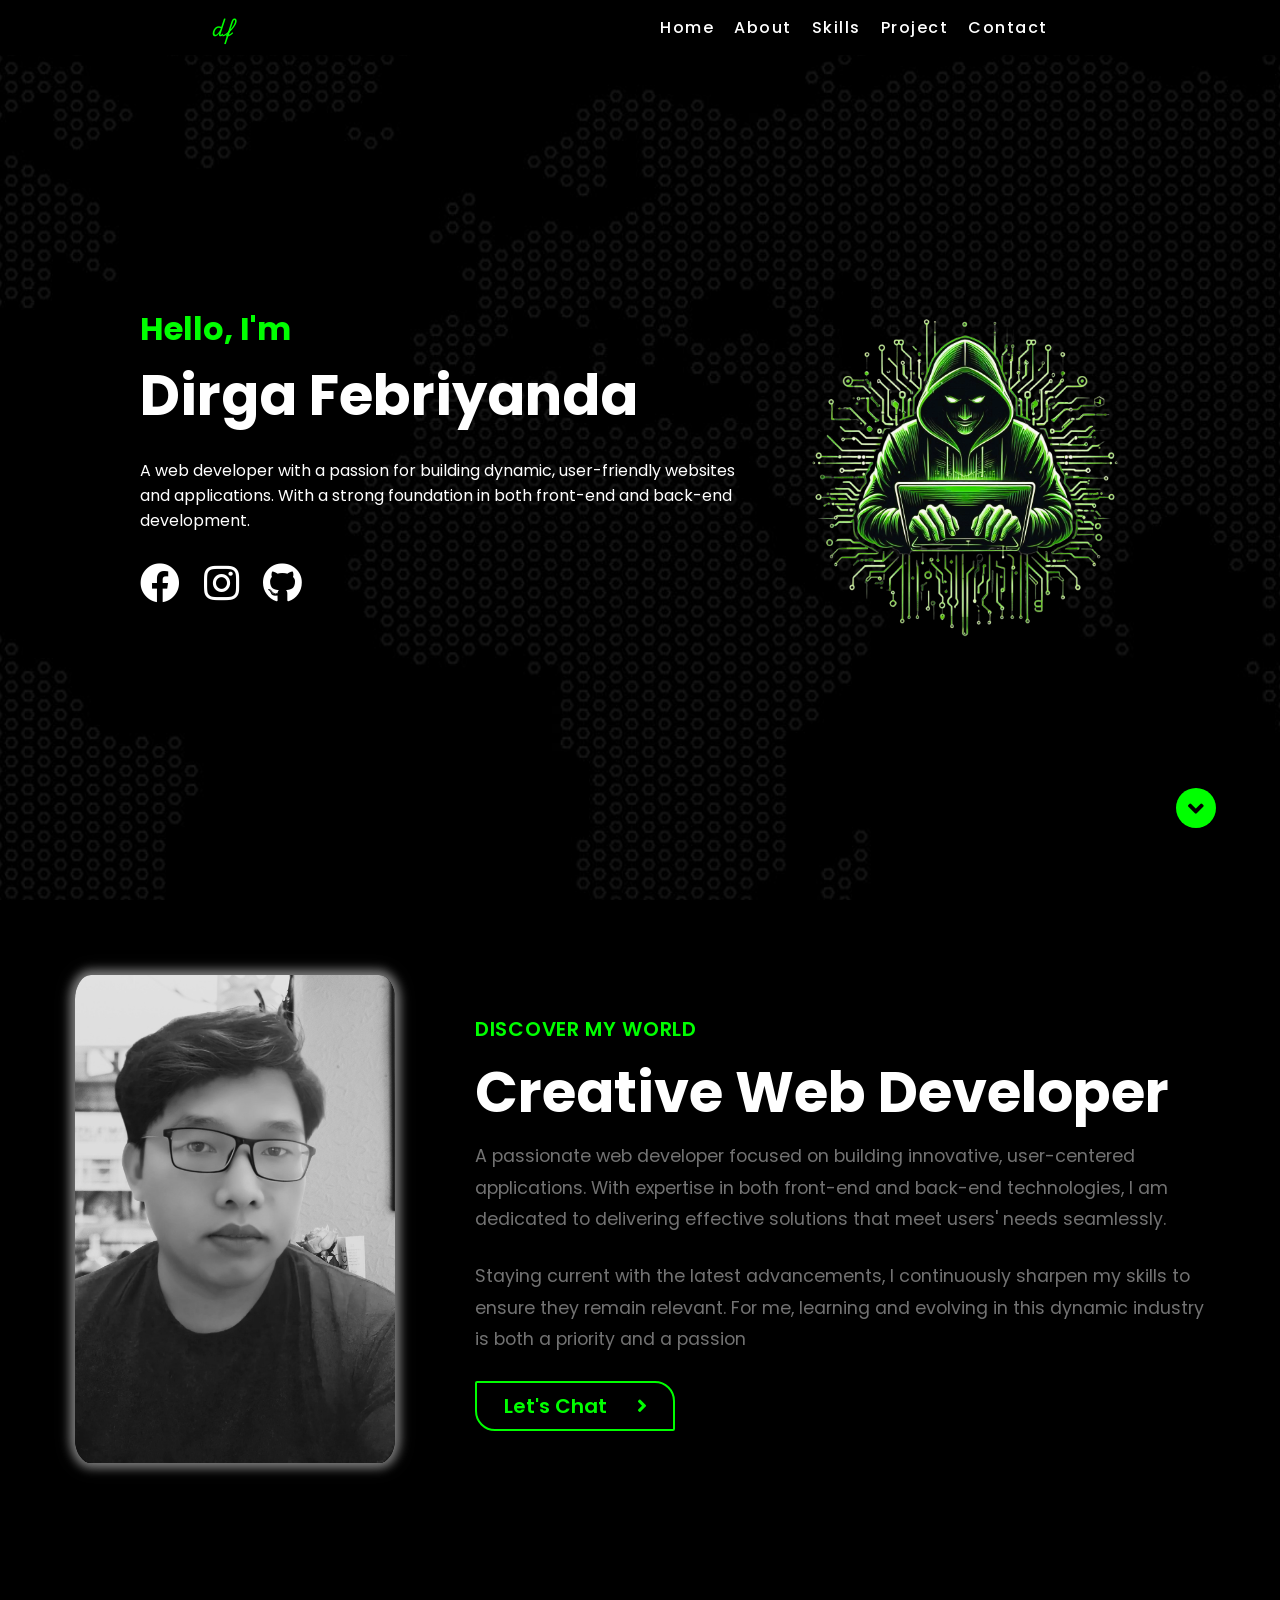
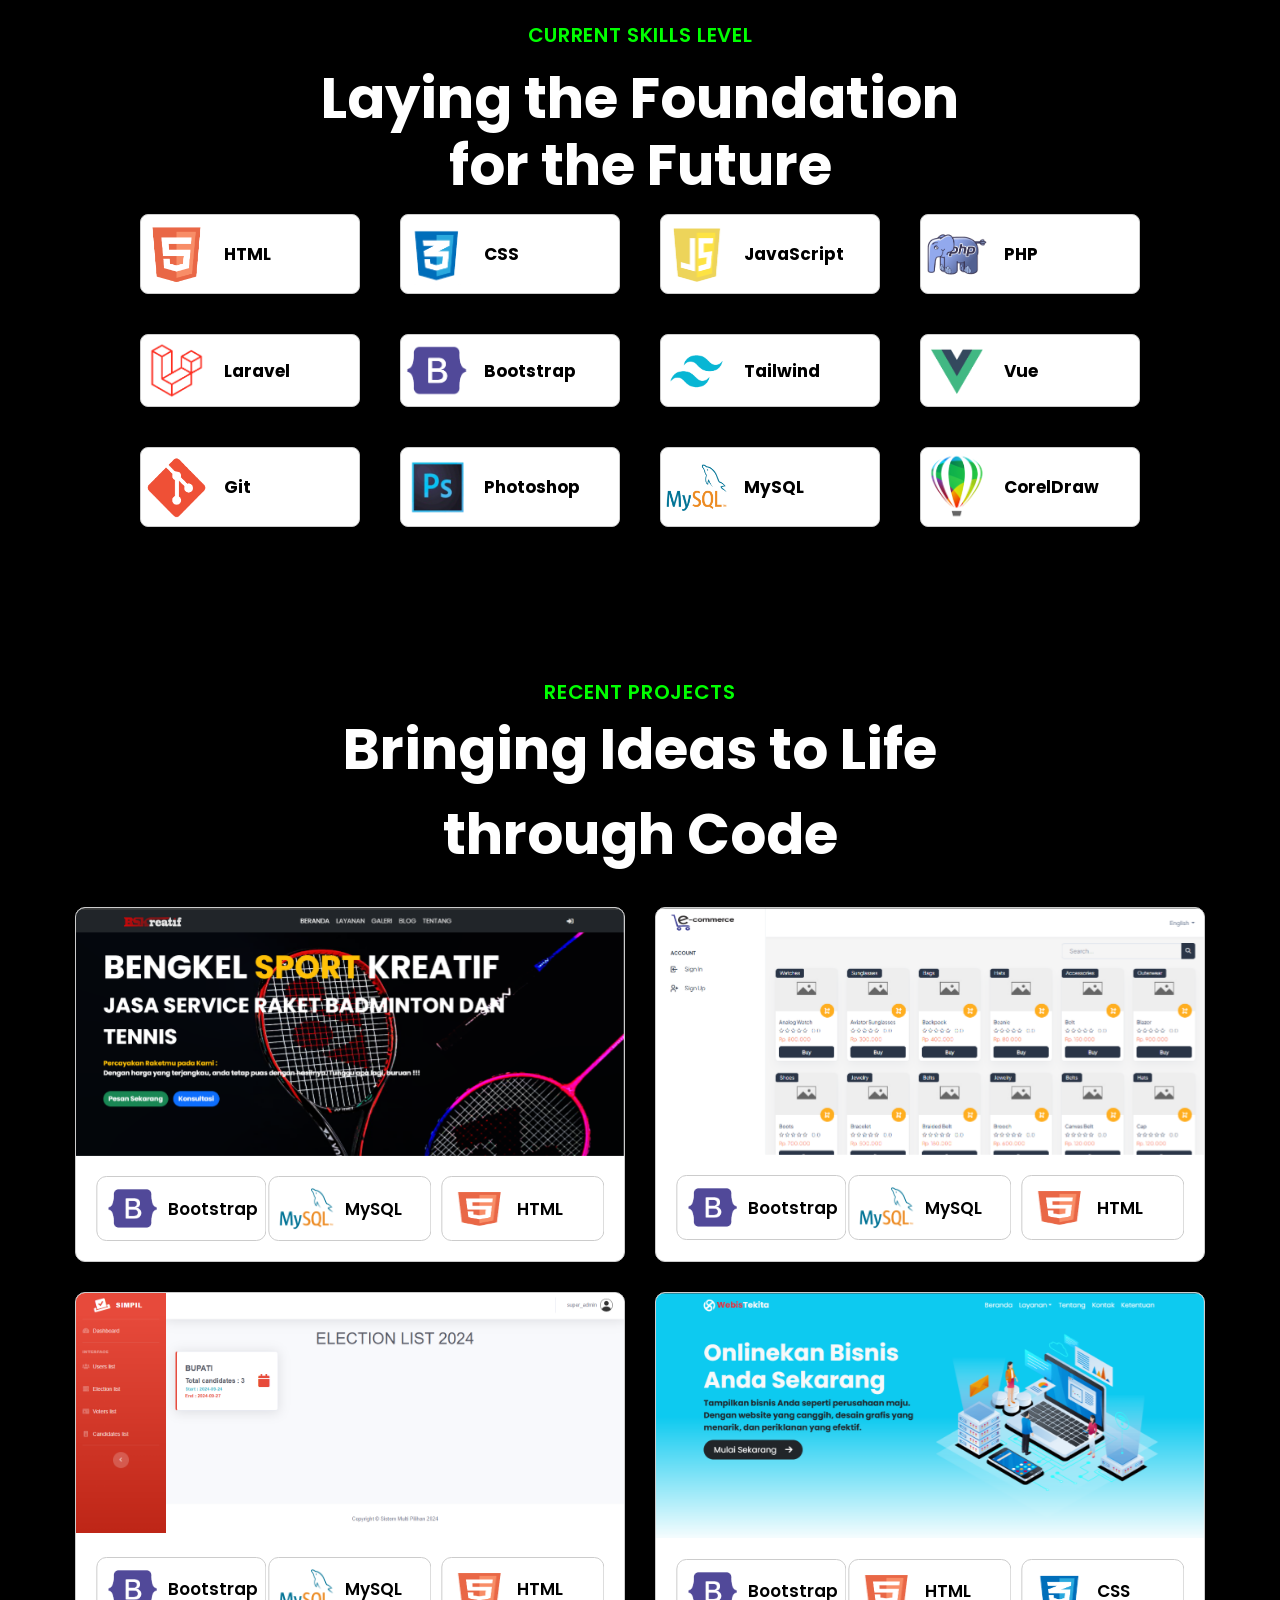
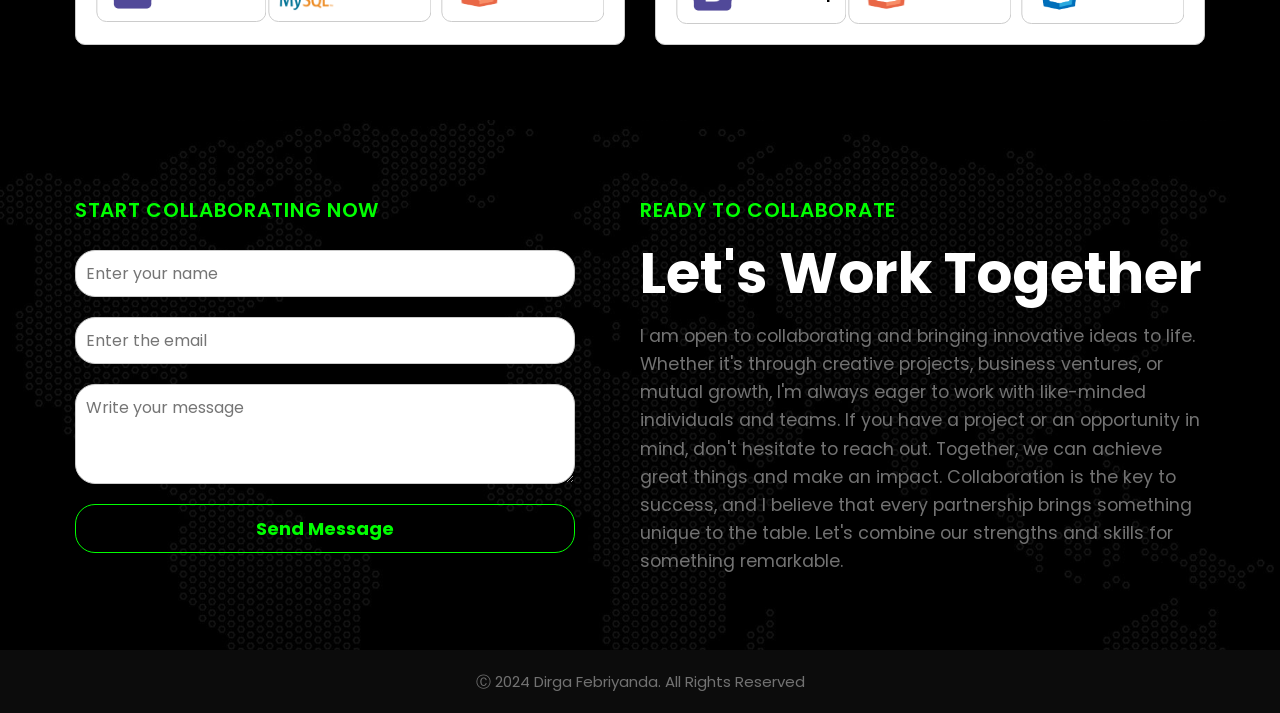
==== commit a5670b66: "first commit" ====
--- a/index.html
+++ b/index.html
@@ -1,787 +1,578 @@
 <!DOCTYPE html>
 <html lang="en">
-  <head>
-    <meta charset="UTF-8" />
-    <meta name="viewport" content="width=device-width, initial-scale=1.0" />
-    <title>Dirga Febriyanda - Web Developer</title>
-
-    <!-- Meta Description -->
-    <meta
-      name="description"
-      content="Dirga Febriyanda is a passionate web developer specializing in creating innovative, user-centered applications using the latest technologies. Contact for web development projects and collaborations."
-    />
-
-    <!-- Meta Keywords -->
-    <meta
-      name="keywords"
-      content="web developer, front-end development, back-end development, web design, Dirga Febriyanda, full-stack developer, creative web solutions, innovative web applications"
-    />
-
-    <!-- Meta Author -->
-    <meta name="author" content="Dirga Febriyanda" />
-
-    <!-- Open Graph Meta Tags for Social Media -->
-    <meta property="og:title" content="Dirga Febriyanda - Web Developer" />
-    <meta
-      property="og:description"
-      content="Discover the portfolio and services of Dirga Febriyanda, a creative web developer specializing in user-friendly, innovative web applications."
-    />
-    <meta
-      property="og:image"
-      content="https://dirgafebriyanda.github.io/assets/img/homea.png"
-    />
-    <meta property="og:url" content="https://dirgafebriyanda.github.io/" />
-
-    <!-- Twitter Card Meta Tags -->
-    <meta name="twitter:card" content="summary_large_image" />
-    <meta name="twitter:title" content="Dirga Febriyanda - Web Developer" />
-    <meta
-      name="twitter:description"
-      content="Explore the work of Dirga Febriyanda, a creative web developer offering cutting-edge web development services."
-    />
-    <meta
-      name="twitter:image"
-      content="https://dirgafebriyanda.github.io/assets/img/homea.png"
-    />
-    <link rel="icon" href="assets/img/homea.png" type="image/x-icon" />
-    <link rel="shortcut icon" href="assets/img/homea.png" type="image/x-icon" />
-    <!-- My Own CSS -->
-    <link rel="stylesheet" href="assets/css/style.css" />
-
-    <!-- Swiper CSS -->
-    <link
-      rel="stylesheet"
-      href="https://cdn.jsdelivr.net/npm/swiper@11/swiper-bundle.min.css"
-    />
-
-    <!-- AOS CSS -->
-    <link rel="stylesheet" href="https://unpkg.com/aos@next/dist/aos.css" />
-
-    <!-- Google Fonts -->
-    <link rel="preconnect" href="https://fonts.googleapis.com" />
-    <link rel="preconnect" href="https://fonts.gstatic.com" crossorigin />
-    <link
-      href="https://fonts.googleapis.com/css2?family=Poppins:ital,wght@0,100;0,200;0,300;0,400;0,500;0,600;0,700;0,800;0,900;1,100;1,200;1,300;1,400;1,500;1,600;1,700;1,800;1,900&display=swap"
-      rel="stylesheet"
-    />
-
-    <!-- Google Fonts -->
-    <link rel="preconnect" href="https://fonts.googleapis.com" />
-    <link rel="preconnect" href="https://fonts.gstatic.com" crossorigin />
-    <link
-      href="https://fonts.googleapis.com/css2?family=Playwrite+DE+LA:wght@100..400&display=swap"
-      rel="stylesheet"
-    />
-
-    <!-- Font Awesome 5.15.4 -->
-    <link
-      rel="stylesheet"
-      href="https://cdnjs.cloudflare.com/ajax/libs/font-awesome/5.15.4/css/all.min.css"
-      crossorigin="anonymous"
-      referrerpolicy="no-referrer"
-    />
-  </head>
-  <body>
-    <header>
-      <nav class="navbar">
-        <h3 class="navbar-logo">
-          <a href="#" translate="no">df</a>
-        </h3>
-        <div class="navbar-toggle">
-          <span></span>
-          <span></span>
-          <span></span>
-        </div>
-        <ul class="navbar-list">
-          <li><a href="#home" translate="no">Home</a></li>
-          <li><a href="#about" translate="no">About</a></li>
-          <li><a href="#skills" translate="no">Skills</a></li>
-          <li><a href="#project" translate="no">Project</a></li>
-          <li><a href="#contact" translate="no">Contact</a></li>
-        </ul>
-      </nav>
-    </header>
-
-    <main>
-      <!-- home -->
-      <section class="home" id="home" style="overflow: hidden">
-        <div class="h-caption" data-aos="zoom-out">
-          <h4>Hello, I'm</h4>
-          <h2>Dirga Febriyanda</h2>
-          <p>
-            A web developer with a passion for building dynamic, user-friendly
-            websites and applications. With a strong foundation in both
-            front-end and back-end development.
-          </p>
-          <!-- <a href="#" class="h-btn"
+
+<head>
+  <meta charset="UTF-8" />
+  <meta name="viewport" content="width=device-width, initial-scale=1.0" />
+  <title>Dirga Febriyanda - Web Developer</title>
+
+  <!-- Meta Description -->
+  <meta name="description"
+    content="Dirga Febriyanda is a passionate web developer specializing in creating innovative, user-centered applications using the latest technologies. Contact for web development projects and collaborations." />
+
+  <!-- Meta Keywords -->
+  <meta name="keywords"
+    content="web developer, front-end development, back-end development, web design, Dirga Febriyanda, full-stack developer, creative web solutions, innovative web applications" />
+
+  <!-- Meta Author -->
+  <meta name="author" content="Dirga Febriyanda" />
+
+  <!-- Open Graph Meta Tags for Social Media -->
+  <meta property="og:title" content="Dirga Febriyanda - Web Developer" />
+  <meta property="og:description"
+    content="Discover the portfolio and services of Dirga Febriyanda, a creative web developer specializing in user-friendly, innovative web applications." />
+  <meta property="og:image" content="https://dirgafebriyanda.github.io/assets/img/homea.png" />
+  <meta property="og:url" content="https://dirgafebriyanda.github.io/" />
+
+  <!-- Twitter Card Meta Tags -->
+  <meta name="twitter:card" content="summary_large_image" />
+  <meta name="twitter:title" content="Dirga Febriyanda - Web Developer" />
+  <meta name="twitter:description"
+    content="Explore the work of Dirga Febriyanda, a creative web developer offering cutting-edge web development services." />
+  <meta name="twitter:image" content="https://dirgafebriyanda.github.io/assets/img/homea.png" />
+  <link rel="icon" href="assets/img/homea.png" type="image/x-icon" />
+  <link rel="shortcut icon" href="assets/img/homea.png" type="image/x-icon" />
+  <!-- My Own CSS -->
+  <link rel="stylesheet" href="assets/css/style.css" />
+
+  <!-- Swiper CSS -->
+  <link rel="stylesheet" href="https://cdn.jsdelivr.net/npm/swiper@11/swiper-bundle.min.css" />
+
+  <!-- AOS CSS -->
+  <link rel="stylesheet" href="https://unpkg.com/aos@next/dist/aos.css" />
+
+  <!-- Google Fonts -->
+  <link rel="preconnect" href="https://fonts.googleapis.com" />
+  <link rel="preconnect" href="https://fonts.gstatic.com" crossorigin />
+  <link
+    href="https://fonts.googleapis.com/css2?family=Poppins:ital,wght@0,100;0,200;0,300;0,400;0,500;0,600;0,700;0,800;0,900;1,100;1,200;1,300;1,400;1,500;1,600;1,700;1,800;1,900&display=swap"
+    rel="stylesheet" />
+
+  <!-- Google Fonts -->
+  <link rel="preconnect" href="https://fonts.googleapis.com" />
+  <link rel="preconnect" href="https://fonts.gstatic.com" crossorigin />
+  <link href="https://fonts.googleapis.com/css2?family=Playwrite+DE+LA:wght@100..400&display=swap" rel="stylesheet" />
+
+  <!-- Font Awesome 5.15.4 -->
+  <link rel="stylesheet" href="https://cdnjs.cloudflare.com/ajax/libs/font-awesome/5.15.4/css/all.min.css"
+    crossorigin="anonymous" referrerpolicy="no-referrer" />
+</head>
+
+<body>
+  <header>
+    <nav class="navbar">
+      <h3 class="navbar-logo">
+        <a href="#" translate="no">df</a>
+      </h3>
+      <div class="navbar-toggle">
+        <span></span>
+        <span></span>
+        <span></span>
+      </div>
+      <ul class="navbar-list">
+        <li><a href="#home" translate="no">Home</a></li>
+        <li><a href="#about" translate="no">About</a></li>
+        <li><a href="#skills" translate="no">Skills</a></li>
+        <li><a href="#project" translate="no">Project</a></li>
+        <li><a href="#contact" translate="no">Contact</a></li>
+      </ul>
+    </nav>
+  </header>
+
+  <main>
+    <!-- home -->
+    <section class="home" id="home" style="overflow: hidden">
+      <div class="h-caption" data-aos="zoom-out">
+        <h4>Hello, I'm</h4>
+        <h2>Dirga Febriyanda</h2>
+        <p>
+          A web developer with a passion for building dynamic, user-friendly
+          websites and applications. With a strong foundation in both
+          front-end and back-end development.
+        </p>
+        <!-- <a href="#" class="h-btn"
             >Let's Chat <i class="fas fa-angle-right"></i
           ></a> -->
 
-          <a
-            href="https://www.facebook.com/dirga.febriyanda"
-            target="_blank"
-            class="h-social-media"
-          >
-            <i class="fab fa-facebook"></i>
-          </a>
-          <a
-            href="https://www.instagram.com/dirgafebriyanda"
-            target="_blank"
-            class="h-social-media"
-          >
-            <i class="fab fa-instagram"></i>
-          </a>
-          <a
-            href="https://github.com/dirgafebriyanda"
-            target="_blank"
-            class="h-social-media"
-          >
-            <i class="fab fa-github"></i>
-          </a>
-          <a
-            href="assets/cv-2024.pdf"
+        <a href="https://www.facebook.com/dirga.febriyanda" target="_blank" class="h-social-media">
+          <i class="fab fa-facebook"></i>
+        </a>
+        <a href="https://www.instagram.com/dirgafebriyanda" target="_blank" class="h-social-media">
+          <i class="fab fa-instagram"></i>
+        </a>
+        <a href="https://github.com/dirgafebriyanda" target="_blank" class="h-social-media">
+          <i class="fab fa-github"></i>
+        </a>
+        <!-- <a
+            href="assets/CV Dirga Febriyanda.pdf"
             class="h-social-media"
             onclick="return confirmDownload(event)"
           >
             <i class="fas fa-download"></i>
+          </a> -->
+      </div>
+      <div class="j-img" data-aos="zoom-out">
+        <img src="assets/img/homea.png" alt="Dirga Febriyanda" />
+      </div>
+      <div class="arrow">
+        <a href="#about"><i class="fas fa-angle-down"></i></a>
+      </div>
+    </section>
+
+    <!-- about -->
+    <section class="about" id="about" style="overflow: hidden">
+      <div class="about-img" data-aos="flip-left">
+        <img src="assets/img/Picsart_24-11-06_18-53-35-130.jpg" alt="Dirga Febriyanda" />
+      </div>
+      <div class="about-text" data-aos="fade-left">
+        <h4>Discover My World</h4>
+        <h2 class="description">Creative Web Developer</h2>
+        <p>
+          A passionate web developer focused on building innovative,
+          user-centered applications. With expertise in both front-end and
+          back-end technologies, I am dedicated to delivering effective
+          solutions that meet users' needs seamlessly.
+        </p>
+        <p>
+          Staying current with the latest advancements, I continuously sharpen
+          my skills to ensure they remain relevant. For me, learning and
+          evolving in this dynamic industry is both a priority and a passion
+        </p>
+        <a href="https://wa.me/6282281170130" class="btn-about">Let's Chat <i class="fas fa-angle-right"></i></a>
+      </div>
+    </section>
+
+    <!-- skills -->
+    <section class="skills" id="skills" style="overflow: hidden">
+      <div class="s-text" data-aos="zoom-out">
+        <h4>Current Skills Level</h4>
+        <h2>Laying the Foundation <br />for the Future</h2>
+      </div>
+      <div class="skill-set">
+        <div class="skill-item" data-aos="fade-up" data-aos-delay="100">
+          <img src="assets/img/logo/html-logo.png" alt="HTML" />
+          <span class="skill-level" translate="no">HTML</span>
+        </div>
+        <div class="skill-item" data-aos="fade-up" data-aos-delay="100">
+          <img src="assets/img/logo/css-logo.png" alt="CSS" />
+          <span class="skill-level" translate="no">CSS</span>
+        </div>
+        <div class="skill-item" data-aos="fade-up" data-aos-delay="100">
+          <img src="assets/img/logo/js-logo.png" alt="JavaScript" />
+          <span class="skill-level" translate="no">JavaScript</span>
+        </div>
+        <div class="skill-item" data-aos="fade-up" data-aos-delay="100">
+          <img src="assets/img/logo/php-logo.png" alt="PHP" />
+          <span class="skill-level" translate="no">PHP</span>
+        </div>
+        <div class="skill-item" data-aos="fade-up" data-aos-delay="200">
+          <img src="assets/img/logo/laravel-logo.png" alt="Laravel" />
+          <span class="skill-level" translate="no">Laravel</span>
+        </div>
+        <div class="skill-item" data-aos="fade-up" data-aos-delay="200">
+          <img src="assets/img/logo/bootstrap-logo.png" alt="Bootstrap" />
+          <span class="skill-level" translate="no">Bootstrap</span>
+        </div>
+        <div class="skill-item" data-aos="fade-up" data-aos-delay="200">
+          <img src="assets/img/logo/tailwind-logo.png" alt="Tailwind CSS" />
+          <span class="skill-level" translate="no">Tailwind </span>
+        </div>
+        <div class="skill-item" data-aos="fade-up" data-aos-delay="200">
+          <img src="assets/img/logo/vue-logo.png" alt="Vue.js" />
+          <span class="skill-level" translate="no">Vue </span>
+        </div>
+        <div class="skill-item" data-aos="fade-up" data-aos-delay="300">
+          <img src="assets/img/logo/git-logo.png" alt="Git" />
+          <span class="skill-level" translate="no">Git</span>
+        </div>
+        <div class="skill-item" data-aos="fade-up" data-aos-delay="300">
+          <img src="assets/img/logo/photoshop-logo.png" alt="Photoshop" />
+          <span class="skill-level" translate="no">Photoshop</span>
+        </div>
+        <div class="skill-item" data-aos="fade-up" data-aos-delay="300">
+          <img src="assets/img/logo/mysql-logo.png" alt="Figma" />
+          <span class="skill-level" translate="no">MySQL</span>
+        </div>
+        <div class="skill-item" data-aos="fade-up" data-aos-delay="300">
+          <img src="assets/img/logo/coreldraw-logo.png" alt="CorelDRAW" />
+          <span class="skill-level" translate="no">CorelDraw </span>
+        </div>
+      </div>
+    </section>
+
+    <!-- project -->
+    <section class="project" id="project" style="overflow: hidden">
+      <div class="p-text" data-aos="zoom-out">
+        <h4>Recent Projects</h4>
+        <h2>
+          Bringing Ideas to Life <br />
+          through Code
+        </h2>
+        <div class="project-set">
+          <a href="https://github.com/dirgafebriyanda/Sistem-Informasi-Manajemen" class="project-item"
+            data-aos="fade-right">
+            <!-- Swiper pertama -->
+            <div class="swiper mySwiper1">
+              <div class="swiper-wrapper">
+                <img class="swiper-slide" src="assets/img/project/b1.png" alt="img 1" />
+                <img class="swiper-slide" src="assets/img/project/b2.png" alt="img 2" />
+                <img class="swiper-slide" src="assets/img/project/b3.png" alt="img 3" />
+                <img class="swiper-slide" src="assets/img/project/b4.png" alt="img 4" />
+              </div>
+            </div>
+
+            <!-- Swiper kedua -->
+            <div class="project-logo">
+              <div class="swiper mySwiper2">
+                <div class="swiper-wrapper">
+                  <div class="swiper-slide">
+                    <div class="p-tools">
+                      <img src="assets/img/logo/laravel-logo.png" alt="Laravel" />
+                      <span class="p-tools-text" translate="no">Laravel</span>
+                    </div>
+                  </div>
+                  <div class="swiper-slide">
+                    <div class="p-tools">
+                      <img src="assets/img/logo/bootstrap-logo.png" alt="Bootstrap" />
+                      <span class="p-tools-text" translate="no">Bootstrap</span>
+                    </div>
+                  </div>
+                  <div class="swiper-slide">
+                    <div class="p-tools">
+                      <img src="assets/img/logo/mysql-logo.png" alt="MySQL" />
+                      <span class="p-tools-text" translate="no">MySQL</span>
+                    </div>
+                  </div>
+                  <div class="swiper-slide">
+                    <div class="p-tools">
+                      <img src="assets/img/logo/html-logo.png" alt="HTML" />
+                      <span class="p-tools-text" translate="no">HTML</span>
+                    </div>
+                  </div>
+                  <div class="swiper-slide">
+                    <div class="p-tools">
+                      <img src="assets/img/logo/css-logo.png" alt="Laravel" />
+                      <span class="p-tools-text" translate="no">CSS</span>
+                    </div>
+                  </div>
+                  <div class="swiper-slide">
+                    <div class="p-tools">
+                      <img src="assets/img/logo/js-logo.png" alt="JavaScipt" />
+                      <span class="p-tools-text" translate="no">JavaScipt</span>
+                    </div>
+                  </div>
+                  <div class="swiper-slide">
+                    <div class="p-tools">
+                      <img src="assets/img/logo/php-logo.png" alt="JavaScipt" />
+                      <span class="p-tools-text" translate="no">PHP</span>
+                    </div>
+                  </div>
+                </div>
+              </div>
+            </div>
           </a>
-        </div>
-        <div class="j-img" data-aos="zoom-out">
-          <img src="assets/img/homea.png" alt="Dirga Febriyanda" />
-        </div>
-        <div class="arrow">
-          <a href="#about"><i class="fas fa-angle-down"></i></a>
-        </div>
-      </section>
-
-      <!-- about -->
-      <section class="about" id="about" style="overflow: hidden">
-        <div class="about-img" data-aos="flip-left">
-          <img
-            src="assets/img/Picsart_24-11-06_18-53-35-130.jpg"
-            alt="Dirga Febriyanda"
-          />
-        </div>
-        <div class="about-text" data-aos="fade-left">
-          <h4>Discover My World</h4>
-          <h2 class="description">Creative Web Developer</h2>
-          <p>
-            A passionate web developer focused on building innovative,
-            user-centered applications. With expertise in both front-end and
-            back-end technologies, I am dedicated to delivering effective
-            solutions that meet users' needs seamlessly.
-          </p>
-          <p>
-            Staying current with the latest advancements, I continuously sharpen
-            my skills to ensure they remain relevant. For me, learning and
-            evolving in this dynamic industry is both a priority and a passion
-          </p>
-          <a href="https://wa.me/6282281170130" class="btn-about"
-            >Let's Chat <i class="fas fa-angle-right"></i
-          ></a>
-        </div>
-      </section>
-
-      <!-- skills -->
-      <section class="skills" id="skills" style="overflow: hidden">
-        <div class="s-text" data-aos="zoom-out">
-          <h4>Current Skills Level</h4>
-          <h2>Laying the Foundation <br />for the Future</h2>
-        </div>
-        <div class="skill-set">
-          <div class="skill-item" data-aos="fade-up" data-aos-delay="100">
-            <img src="assets/img/logo/html-logo.png" alt="HTML" />
-            <span class="skill-level" translate="no">HTML</span>
-          </div>
-          <div class="skill-item" data-aos="fade-up" data-aos-delay="100">
-            <img src="assets/img/logo/css-logo.png" alt="CSS" />
-            <span class="skill-level" translate="no">CSS</span>
-          </div>
-          <div class="skill-item" data-aos="fade-up" data-aos-delay="100">
-            <img src="assets/img/logo/js-logo.png" alt="JavaScript" />
-            <span class="skill-level" translate="no">JavaScript</span>
-          </div>
-          <div class="skill-item" data-aos="fade-up" data-aos-delay="100">
-            <img src="assets/img/logo/php-logo.png" alt="PHP" />
-            <span class="skill-level" translate="no">PHP</span>
-          </div>
-          <div class="skill-item" data-aos="fade-up" data-aos-delay="200">
-            <img src="assets/img/logo/laravel-logo.png" alt="Laravel" />
-            <span class="skill-level" translate="no">Laravel</span>
-          </div>
-          <div class="skill-item" data-aos="fade-up" data-aos-delay="200">
-            <img src="assets/img/logo/bootstrap-logo.png" alt="Bootstrap" />
-            <span class="skill-level" translate="no">Bootstrap</span>
-          </div>
-          <div class="skill-item" data-aos="fade-up" data-aos-delay="200">
-            <img src="assets/img/logo/tailwind-logo.png" alt="Tailwind CSS" />
-            <span class="skill-level" translate="no">Tailwind </span>
-          </div>
-          <div class="skill-item" data-aos="fade-up" data-aos-delay="200">
-            <img src="assets/img/logo/vue-logo.png" alt="Vue.js" />
-            <span class="skill-level" translate="no">Vue </span>
-          </div>
-          <div class="skill-item" data-aos="fade-up" data-aos-delay="300">
-            <img src="assets/img/logo/git-logo.png" alt="Git" />
-            <span class="skill-level" translate="no">Git</span>
-          </div>
-          <div class="skill-item" data-aos="fade-up" data-aos-delay="300">
-            <img src="assets/img/logo/photoshop-logo.png" alt="Photoshop" />
-            <span class="skill-level" translate="no">Photoshop</span>
-          </div>
-          <div class="skill-item" data-aos="fade-up" data-aos-delay="300">
-            <img src="assets/img/logo/mysql-logo.png" alt="Figma" />
-            <span class="skill-level" translate="no">MySQL</span>
-          </div>
-          <div class="skill-item" data-aos="fade-up" data-aos-delay="300">
-            <img src="assets/img/logo/coreldraw-logo.png" alt="CorelDRAW" />
-            <span class="skill-level" translate="no">CorelDraw </span>
-          </div>
-        </div>
-      </section>
-
-      <!-- project -->
-      <section class="project" id="project" style="overflow: hidden">
-        <div class="p-text" data-aos="zoom-out">
-          <h4>Recent Projects</h4>
-          <h2>
-            Bringing Ideas to Life <br />
-            through Code
-          </h2>
-          <div class="project-set">
-            <a
-              href="https://github.com/dirgafebriyanda/Sistem-Informasi-Manajemen"
-              class="project-item"
-              data-aos="fade-right"
-            >
-              <!-- Swiper pertama -->
-              <div class="swiper mySwiper1">
+          <a href="https://github.com/dirgafebriyanda/E-Commerce" class="project-item" data-aos="fade-left">
+            <!-- Swiper pertama -->
+            <div class="swiper mySwiper1">
+              <div class="swiper-wrapper">
+                <img class="swiper-slide" src="assets/img/project/e1.png" alt="img 1" />
+                <img class="swiper-slide" src="assets/img/project/e2.png" alt="img 2" />
+                <img class="swiper-slide" src="assets/img/project/e3.png" alt="img 3" />
+                <img class="swiper-slide" src="assets/img/project/e4.png" alt="img 3" />
+                <img class="swiper-slide" src="assets/img/project/e5.png" alt="img 3" />
+                <img class="swiper-slide" src="assets/img/project/e6.png" alt="img 3" />
+              </div>
+            </div>
+
+            <!-- Swiper kedua -->
+            <div class="project-logo">
+              <div class="swiper mySwiper2">
                 <div class="swiper-wrapper">
-                  <img
-                    class="swiper-slide"
-                    src="assets/img/project/b1.png"
-                    alt="img 1"
-                  />
-                  <img
-                    class="swiper-slide"
-                    src="assets/img/project/b2.png"
-                    alt="img 2"
-                  />
-                  <img
-                    class="swiper-slide"
-                    src="assets/img/project/b3.png"
-                    alt="img 3"
-                  />
-                  <img
-                    class="swiper-slide"
-                    src="assets/img/project/b4.png"
-                    alt="img 4"
-                  />
+                  <div class="swiper-slide">
+                    <div class="p-tools">
+                      <img src="assets/img/logo/laravel-logo.png" alt="Laravel" />
+                      <span class="p-tools-text" translate="no">Laravel</span>
+                    </div>
+                  </div>
+                  <div class="swiper-slide">
+                    <div class="p-tools">
+                      <img src="assets/img/logo/bootstrap-logo.png" alt="Bootstrap" />
+                      <span class="p-tools-text" translate="no">Bootstrap</span>
+                    </div>
+                  </div>
+                  <div class="swiper-slide">
+                    <div class="p-tools">
+                      <img src="assets/img/logo/mysql-logo.png" alt="MySQL" />
+                      <span class="p-tools-text" translate="no">MySQL</span>
+                    </div>
+                  </div>
+                  <div class="swiper-slide">
+                    <div class="p-tools">
+                      <img src="assets/img/logo/html-logo.png" alt="HTML" />
+                      <span class="p-tools-text" translate="no">HTML</span>
+                    </div>
+                  </div>
+                  <div class="swiper-slide">
+                    <div class="p-tools">
+                      <img src="assets/img/logo/css-logo.png" alt="Laravel" />
+                      <span class="p-tools-text" translate="no">CSS</span>
+                    </div>
+                  </div>
+                  <div class="swiper-slide">
+                    <div class="p-tools">
+                      <img src="assets/img/logo/js-logo.png" alt="JavaScipt" />
+                      <span class="p-tools-text" translate="no">JavaScipt</span>
+                    </div>
+                  </div>
+                  <div class="swiper-slide">
+                    <div class="p-tools">
+                      <img src="assets/img/logo/php-logo.png" alt="JavaScipt" />
+                      <span class="p-tools-text" translate="no">PHP</span>
+                    </div>
+                  </div>
                 </div>
               </div>
-
-              <!-- Swiper kedua -->
-              <div class="project-logo">
-                <div class="swiper mySwiper2">
-                  <div class="swiper-wrapper">
-                    <div class="swiper-slide">
-                      <div class="p-tools">
-                        <img
-                          src="assets/img/logo/laravel-logo.png"
-                          alt="Laravel"
-                        />
-                        <span class="p-tools-text" translate="no">Laravel</span>
-                      </div>
-                    </div>
-                    <div class="swiper-slide">
-                      <div class="p-tools">
-                        <img
-                          src="assets/img/logo/bootstrap-logo.png"
-                          alt="Bootstrap"
-                        />
-                        <span class="p-tools-text" translate="no"
-                          >Bootstrap</span
-                        >
-                      </div>
-                    </div>
-                    <div class="swiper-slide">
-                      <div class="p-tools">
-                        <img src="assets/img/logo/mysql-logo.png" alt="MySQL" />
-                        <span class="p-tools-text" translate="no">MySQL</span>
-                      </div>
-                    </div>
-                    <div class="swiper-slide">
-                      <div class="p-tools">
-                        <img src="assets/img/logo/html-logo.png" alt="HTML" />
-                        <span class="p-tools-text" translate="no">HTML</span>
-                      </div>
-                    </div>
-                    <div class="swiper-slide">
-                      <div class="p-tools">
-                        <img src="assets/img/logo/css-logo.png" alt="Laravel" />
-                        <span class="p-tools-text" translate="no">CSS</span>
-                      </div>
-                    </div>
-                    <div class="swiper-slide">
-                      <div class="p-tools">
-                        <img
-                          src="assets/img/logo/js-logo.png"
-                          alt="JavaScipt"
-                        />
-                        <span class="p-tools-text" translate="no"
-                          >JavaScipt</span
-                        >
-                      </div>
-                    </div>
-                    <div class="swiper-slide">
-                      <div class="p-tools">
-                        <img
-                          src="assets/img/logo/php-logo.png"
-                          alt="JavaScipt"
-                        />
-                        <span class="p-tools-text" translate="no">PHP</span>
-                      </div>
+            </div>
+          </a>
+          <a href="https://github.com/dirgafebriyanda/E-Vote" class="project-item" data-aos="fade-right">
+            <!-- Swiper pertama -->
+            <div class="swiper mySwiper1">
+              <div class="swiper-wrapper">
+                <img class="swiper-slide" src="assets/img/project/s1.png" alt="img 1" />
+                <img class="swiper-slide" src="assets/img/project/s3.png" alt="img 2" />
+                <img class="swiper-slide" src="assets/img/project/s4.png" alt="img 3" />
+                <img class="swiper-slide" src="assets/img/project/s2.png" alt="img 3" />
+              </div>
+            </div>
+
+            <!-- Swiper kedua -->
+            <div class="project-logo">
+              <div class="swiper mySwiper2">
+                <div class="swiper-wrapper">
+                  <div class="swiper-slide">
+                    <div class="p-tools">
+                      <img src="assets/img/logo/laravel-logo.png" alt="Laravel" />
+                      <span class="p-tools-text" translate="no">Laravel</span>
+                    </div>
+                  </div>
+                  <div class="swiper-slide">
+                    <div class="p-tools">
+                      <img src="assets/img/logo/bootstrap-logo.png" alt="Bootstrap" />
+                      <span class="p-tools-text" translate="no">Bootstrap</span>
+                    </div>
+                  </div>
+                  <div class="swiper-slide">
+                    <div class="p-tools">
+                      <img src="assets/img/logo/mysql-logo.png" alt="MySQL" />
+                      <span class="p-tools-text" translate="no">MySQL</span>
+                    </div>
+                  </div>
+                  <div class="swiper-slide">
+                    <div class="p-tools">
+                      <img src="assets/img/logo/html-logo.png" alt="HTML" />
+                      <span class="p-tools-text" translate="no">HTML</span>
+                    </div>
+                  </div>
+                  <div class="swiper-slide">
+                    <div class="p-tools">
+                      <img src="assets/img/logo/css-logo.png" alt="Laravel" />
+                      <span class="p-tools-text" translate="no">CSS</span>
+                    </div>
+                  </div>
+                  <div class="swiper-slide">
+                    <div class="p-tools">
+                      <img src="assets/img/logo/js-logo.png" alt="JavaScipt" />
+                      <span class="p-tools-text" translate="no">JavaScipt</span>
+                    </div>
+                  </div>
+                  <div class="swiper-slide">
+                    <div class="p-tools">
+                      <img src="assets/img/logo/php-logo.png" alt="JavaScipt" />
+                      <span class="p-tools-text" translate="no">PHP</span>
                     </div>
                   </div>
                 </div>
               </div>
-            </a>
-            <a
-              href="https://github.com/dirgafebriyanda/E-Commerce"
-              class="project-item"
-              data-aos="fade-left"
-            >
-              <!-- Swiper pertama -->
-              <div class="swiper mySwiper1">
+            </div>
+          </a>
+          <a href="https://github.com/dirgafebriyanda/webistekita" class="project-item" data-aos="fade-left">
+            <!-- Swiper pertama -->
+            <div class="swiper mySwiper1">
+              <div class="swiper-wrapper">
+                <img class="swiper-slide" src="assets/img/project/l1.png" alt="img 1" />
+                <img class="swiper-slide" src="assets/img/project/l2.png" alt="img 2" />
+                <img class="swiper-slide" src="assets/img/project/l3.png" alt="img 3" />
+                <img class="swiper-slide" src="assets/img/project/l4.png" alt="img 3" />
+                <img class="swiper-slide" src="assets/img/project/l5.png" alt="img 3" />
+                <img class="swiper-slide" src="assets/img/project/l6.png" alt="img 3" />
+              </div>
+            </div>
+
+            <!-- Swiper kedua -->
+            <div class="project-logo">
+              <div class="swiper mySwiper2">
                 <div class="swiper-wrapper">
-                  <img
-                    class="swiper-slide"
-                    src="assets/img/project/e1.png"
-                    alt="img 1"
-                  />
-                  <img
-                    class="swiper-slide"
-                    src="assets/img/project/e2.png"
-                    alt="img 2"
-                  />
-                  <img
-                    class="swiper-slide"
-                    src="assets/img/project/e3.png"
-                    alt="img 3"
-                  />
-                  <img
-                    class="swiper-slide"
-                    src="assets/img/project/e4.png"
-                    alt="img 3"
-                  />
-                  <img
-                    class="swiper-slide"
-                    src="assets/img/project/e5.png"
-                    alt="img 3"
-                  />
-                  <img
-                    class="swiper-slide"
-                    src="assets/img/project/e6.png"
-                    alt="img 3"
-                  />
+                  <div class="swiper-slide">
+                    <div class="p-tools">
+                      <img src="assets/img/logo/vue-logo.png" alt="Vue" />
+                      <span class="p-tools-text" translate="no">Vue</span>
+                    </div>
+                  </div>
+                  <div class="swiper-slide">
+                    <div class="p-tools">
+                      <img src="assets/img/logo/bootstrap-logo.png" alt="Bootstrap" />
+                      <span class="p-tools-text" translate="no">Bootstrap</span>
+                    </div>
+                  </div>
+                  <div class="swiper-slide">
+                    <div class="p-tools">
+                      <img src="assets/img/logo/html-logo.png" alt="HTML" />
+                      <span class="p-tools-text" translate="no">HTML</span>
+                    </div>
+                  </div>
+                  <div class="swiper-slide">
+                    <div class="p-tools">
+                      <img src="assets/img/logo/css-logo.png" alt="Laravel" />
+                      <span class="p-tools-text" translate="no">CSS</span>
+                    </div>
+                  </div>
+                  <div class="swiper-slide">
+                    <div class="p-tools">
+                      <img src="assets/img/logo/js-logo.png" alt="JavaScipt" />
+                      <span class="p-tools-text" translate="no">JavaScipt</span>
+                    </div>
+                  </div>
                 </div>
               </div>
-
-              <!-- Swiper kedua -->
-              <div class="project-logo">
-                <div class="swiper mySwiper2">
-                  <div class="swiper-wrapper">
-                    <div class="swiper-slide">
-                      <div class="p-tools">
-                        <img
-                          src="assets/img/logo/laravel-logo.png"
-                          alt="Laravel"
-                        />
-                        <span class="p-tools-text" translate="no">Laravel</span>
-                      </div>
-                    </div>
-                    <div class="swiper-slide">
-                      <div class="p-tools">
-                        <img
-                          src="assets/img/logo/bootstrap-logo.png"
-                          alt="Bootstrap"
-                        />
-                        <span class="p-tools-text" translate="no"
-                          >Bootstrap</span
-                        >
-                      </div>
-                    </div>
-                    <div class="swiper-slide">
-                      <div class="p-tools">
-                        <img src="assets/img/logo/mysql-logo.png" alt="MySQL" />
-                        <span class="p-tools-text" translate="no">MySQL</span>
-                      </div>
-                    </div>
-                    <div class="swiper-slide">
-                      <div class="p-tools">
-                        <img src="assets/img/logo/html-logo.png" alt="HTML" />
-                        <span class="p-tools-text" translate="no">HTML</span>
-                      </div>
-                    </div>
-                    <div class="swiper-slide">
-                      <div class="p-tools">
-                        <img src="assets/img/logo/css-logo.png" alt="Laravel" />
-                        <span class="p-tools-text" translate="no">CSS</span>
-                      </div>
-                    </div>
-                    <div class="swiper-slide">
-                      <div class="p-tools">
-                        <img
-                          src="assets/img/logo/js-logo.png"
-                          alt="JavaScipt"
-                        />
-                        <span class="p-tools-text" translate="no"
-                          >JavaScipt</span
-                        >
-                      </div>
-                    </div>
-                    <div class="swiper-slide">
-                      <div class="p-tools">
-                        <img
-                          src="assets/img/logo/php-logo.png"
-                          alt="JavaScipt"
-                        />
-                        <span class="p-tools-text" translate="no">PHP</span>
-                      </div>
-                    </div>
-                  </div>
-                </div>
-              </div>
-            </a>
-            <a
-              href="https://github.com/dirgafebriyanda/E-Vote"
-              class="project-item"
-              data-aos="fade-right"
-            >
-              <!-- Swiper pertama -->
-              <div class="swiper mySwiper1">
-                <div class="swiper-wrapper">
-                  <img
-                    class="swiper-slide"
-                    src="assets/img/project/s1.png"
-                    alt="img 1"
-                  />
-                  <img
-                    class="swiper-slide"
-                    src="assets/img/project/s3.png"
-                    alt="img 2"
-                  />
-                  <img
-                    class="swiper-slide"
-                    src="assets/img/project/s4.png"
-                    alt="img 3"
-                  />
-                  <img
-                    class="swiper-slide"
-                    src="assets/img/project/s2.png"
-                    alt="img 3"
-                  />
-                </div>
-              </div>
-
-              <!-- Swiper kedua -->
-              <div class="project-logo">
-                <div class="swiper mySwiper2">
-                  <div class="swiper-wrapper">
-                    <div class="swiper-slide">
-                      <div class="p-tools">
-                        <img
-                          src="assets/img/logo/laravel-logo.png"
-                          alt="Laravel"
-                        />
-                        <span class="p-tools-text" translate="no">Laravel</span>
-                      </div>
-                    </div>
-                    <div class="swiper-slide">
-                      <div class="p-tools">
-                        <img
-                          src="assets/img/logo/bootstrap-logo.png"
-                          alt="Bootstrap"
-                        />
-                        <span class="p-tools-text" translate="no"
-                          >Bootstrap</span
-                        >
-                      </div>
-                    </div>
-                    <div class="swiper-slide">
-                      <div class="p-tools">
-                        <img src="assets/img/logo/mysql-logo.png" alt="MySQL" />
-                        <span class="p-tools-text" translate="no">MySQL</span>
-                      </div>
-                    </div>
-                    <div class="swiper-slide">
-                      <div class="p-tools">
-                        <img src="assets/img/logo/html-logo.png" alt="HTML" />
-                        <span class="p-tools-text" translate="no">HTML</span>
-                      </div>
-                    </div>
-                    <div class="swiper-slide">
-                      <div class="p-tools">
-                        <img src="assets/img/logo/css-logo.png" alt="Laravel" />
-                        <span class="p-tools-text" translate="no">CSS</span>
-                      </div>
-                    </div>
-                    <div class="swiper-slide">
-                      <div class="p-tools">
-                        <img
-                          src="assets/img/logo/js-logo.png"
-                          alt="JavaScipt"
-                        />
-                        <span class="p-tools-text" translate="no"
-                          >JavaScipt</span
-                        >
-                      </div>
-                    </div>
-                    <div class="swiper-slide">
-                      <div class="p-tools">
-                        <img
-                          src="assets/img/logo/php-logo.png"
-                          alt="JavaScipt"
-                        />
-                        <span class="p-tools-text" translate="no">PHP</span>
-                      </div>
-                    </div>
-                  </div>
-                </div>
-              </div>
-            </a>
-            <a
-              href="https://github.com/dirgafebriyanda/webistekita"
-              class="project-item"
-              data-aos="fade-left"
-            >
-              <!-- Swiper pertama -->
-              <div class="swiper mySwiper1">
-                <div class="swiper-wrapper">
-                  <img
-                    class="swiper-slide"
-                    src="assets/img/project/l1.png"
-                    alt="img 1"
-                  />
-                  <img
-                    class="swiper-slide"
-                    src="assets/img/project/l2.png"
-                    alt="img 2"
-                  />
-                  <img
-                    class="swiper-slide"
-                    src="assets/img/project/l3.png"
-                    alt="img 3"
-                  />
-                  <img
-                    class="swiper-slide"
-                    src="assets/img/project/l4.png"
-                    alt="img 3"
-                  />
-                  <img
-                    class="swiper-slide"
-                    src="assets/img/project/l5.png"
-                    alt="img 3"
-                  />
-                  <img
-                    class="swiper-slide"
-                    src="assets/img/project/l6.png"
-                    alt="img 3"
-                  />
-                </div>
-              </div>
-
-              <!-- Swiper kedua -->
-              <div class="project-logo">
-                <div class="swiper mySwiper2">
-                  <div class="swiper-wrapper">
-                    <div class="swiper-slide">
-                      <div class="p-tools">
-                        <img src="assets/img/logo/vue-logo.png" alt="Vue" />
-                        <span class="p-tools-text" translate="no">Vue</span>
-                      </div>
-                    </div>
-                    <div class="swiper-slide">
-                      <div class="p-tools">
-                        <img
-                          src="assets/img/logo/bootstrap-logo.png"
-                          alt="Bootstrap"
-                        />
-                        <span class="p-tools-text" translate="no"
-                          >Bootstrap</span
-                        >
-                      </div>
-                    </div>
-                    <div class="swiper-slide">
-                      <div class="p-tools">
-                        <img src="assets/img/logo/html-logo.png" alt="HTML" />
-                        <span class="p-tools-text" translate="no">HTML</span>
-                      </div>
-                    </div>
-                    <div class="swiper-slide">
-                      <div class="p-tools">
-                        <img src="assets/img/logo/css-logo.png" alt="Laravel" />
-                        <span class="p-tools-text" translate="no">CSS</span>
-                      </div>
-                    </div>
-                    <div class="swiper-slide">
-                      <div class="p-tools">
-                        <img
-                          src="assets/img/logo/js-logo.png"
-                          alt="JavaScipt"
-                        />
-                        <span class="p-tools-text" translate="no"
-                          >JavaScipt</span
-                        >
-                      </div>
-                    </div>
-                  </div>
-                </div>
-              </div>
-            </a>
-          </div>
-        </div>
-      </section>
-
-      <!-- contact -->
-      <section class="contact" id="contact" style="overflow: hidden">
-        <div class="contact-box" data-aos="fade-right">
-          <h4>Start Collaborating Now</h4>
-          <br />
-          <form id="contactForm">
-            <input
-              type="text"
-              id="name"
-              name="name"
-              placeholder="Enter your name"
-              required
-            />
-
-            <input
-              type="email"
-              id="email"
-              name="email"
-              placeholder="Enter the email"
-              required
-            />
-
-            <textarea
-              id="message"
-              name="message"
-              placeholder="Write your message"
-              required
-            ></textarea>
-
-            <button type="submit">Send Message</button>
-          </form>
-        </div>
-        <div class="contact-box" data-aos="fade-left">
-          <h4>Ready to Collaborate</h4>
-          <h2>Let's Work Together</h2>
-          <p>
-            I am open to collaborating and bringing innovative ideas to life.
-            Whether it's through creative projects, business ventures, or mutual
-            growth, I'm always eager to work with like-minded individuals and
-            teams. If you have a project or an opportunity in mind, don't
-            hesitate to reach out. Together, we can achieve great things and
-            make an impact. Collaboration is the key to success, and I believe
-            that every partnership brings something unique to the table. Let's
-            combine our strengths and skills for something remarkable.
-          </p>
-        </div>
-      </section>
-    </main>
-
-    <footer>
-      <div class="copyright">
-        <div class="end-text1">
-          <p>Ⓒ 2024 Dirga Febriyanda. All Rights Reserved</p>
-        </div>
-      </div>
-    </footer>
-
-    <!-- Tombol Back to Top -->
-    <div class="back-to-top">
-      <i class="fas fa-angle-up"></i>
+            </div>
+          </a>
+        </div>
+      </div>
+    </section>
+
+    <!-- contact -->
+    <section class="contact" id="contact" style="overflow: hidden">
+      <div class="contact-box" data-aos="fade-right">
+        <h4>Start Collaborating Now</h4>
+        <br />
+        <form id="contactForm">
+          <input type="text" id="name" name="name" placeholder="Enter your name" required />
+
+          <input type="email" id="email" name="email" placeholder="Enter the email" required />
+
+          <textarea id="message" name="message" placeholder="Write your message" required></textarea>
+
+          <button type="submit">Send Message</button>
+        </form>
+      </div>
+      <div class="contact-box" data-aos="fade-left">
+        <h4>Ready to Collaborate</h4>
+        <h2>Let's Work Together</h2>
+        <p>
+          I am open to collaborating and bringing innovative ideas to life.
+          Whether it's through creative projects, business ventures, or mutual
+          growth, I'm always eager to work with like-minded individuals and
+          teams. If you have a project or an opportunity in mind, don't
+          hesitate to reach out. Together, we can achieve great things and
+          make an impact. Collaboration is the key to success, and I believe
+          that every partnership brings something unique to the table. Let's
+          combine our strengths and skills for something remarkable.
+        </p>
+      </div>
+    </section>
+  </main>
+
+  <footer>
+    <div class="copyright">
+      <div class="end-text1">
+        <p>Ⓒ 2024 Dirga Febriyanda. All Rights Reserved</p>
+      </div>
     </div>
-
-    <!-- My Own JS -->
-    <script src="assets/js/script.js"></script>
-
-    <script>
-      document
-        .getElementById("contactForm")
-        .addEventListener("submit", function (event) {
-          event.preventDefault();
-
-          var name = document.getElementById("name").value;
-          var email = document.getElementById("email").value;
-          var message = document.getElementById("message").value;
-
-          var mailtoLink =
-            "mailto:dirgafebriyanda12@gmail.com" +
-            "?email=" +
-            encodeURIComponent("Form Submission - " + name) +
-            "&body=" +
-            encodeURIComponent(
-              "Name: " +
-                name +
-                "\n\n" +
-                "email: " +
-                email +
-                "\n\n" +
-                "Message: " +
-                message
-            );
-
-          window.location.href = mailtoLink;
-        });
-    </script>
-
-    <script>
-      function confirmDownload(event) {
-        const userConfirmed = confirm(
-          "Are you sure you want to download the CV?"
-        );
-
-        if (!userConfirmed) {
-          event.preventDefault();
-        }
-        return userConfirmed;
+  </footer>
+
+  <!-- Tombol Back to Top -->
+  <div class="back-to-top">
+    <i class="fas fa-angle-up"></i>
+  </div>
+
+  <!-- My Own JS -->
+  <script src="assets/js/script.js"></script>
+
+  <script>
+    document
+      .getElementById("contactForm")
+      .addEventListener("submit", function (event) {
+        event.preventDefault();
+
+        var name = document.getElementById("name").value;
+        var email = document.getElementById("email").value;
+        var message = document.getElementById("message").value;
+
+        var mailtoLink =
+          "mailto:dirgafebriyanda12@gmail.com" +
+          "?email=" +
+          encodeURIComponent("Form Submission - " + name) +
+          "&body=" +
+          encodeURIComponent(
+            "Name: " +
+            name +
+            "\n\n" +
+            "email: " +
+            email +
+            "\n\n" +
+            "Message: " +
+            message
+          );
+
+        window.location.href = mailtoLink;
+      });
+  </script>
+
+  <!-- <script>
+    function confirmDownload(event) {
+      const userConfirmed = confirm(
+        "Are you sure you want to download the CV?"
+      );
+
+      if (!userConfirmed) {
+        event.preventDefault();
       }
-    </script>
-
-    <!-- Swiper JS-->
-    <script src="https://cdn.jsdelivr.net/npm/swiper@11/swiper-bundle.min.js"></script>
-    <script>
-      const swiper1 = new Swiper(".mySwiper1", {
-        slidesPerView: 1,
-        loop: true,
-        spaceBetween: 10,
-        autoplay: {
-          delay: 5000,
-          disableOnInteraction: false,
-        },
-      });
-
-      const swiper2 = new Swiper(".mySwiper2", {
-        slidesPerView: 3,
-        spaceBetween: 10,
-        loop: true,
-        autoplay: {
-          delay: 2500,
-          disableOnInteraction: false,
-        },
-      });
-    </script>
-
-    <!-- AOS JS-->
-    <script src="https://unpkg.com/aos@next/dist/aos.js"></script>
-    <script>
-      AOS.init({
-        duration: 1200,
-        once: true,
-      });
-    </script>
-  </body>
-</html>
+      return userConfirmed;
+    }
+  </script> -->
+
+  <!-- Swiper JS-->
+  <script src="https://cdn.jsdelivr.net/npm/swiper@11/swiper-bundle.min.js"></script>
+  <script>
+    const swiper1 = new Swiper(".mySwiper1", {
+      slidesPerView: 1,
+      loop: true,
+      spaceBetween: 10,
+      autoplay: {
+        delay: 5000,
+        disableOnInteraction: false,
+      },
+    });
+
+    const swiper2 = new Swiper(".mySwiper2", {
+      slidesPerView: 3,
+      spaceBetween: 10,
+      loop: true,
+      autoplay: {
+        delay: 2500,
+        disableOnInteraction: false,
+      },
+    });
+  </script>
+
+  <!-- AOS JS-->
+  <script src="https://unpkg.com/aos@next/dist/aos.js"></script>
+  <script>
+    AOS.init({
+      duration: 1200,
+      once: true,
+    });
+  </script>
+</body>
+
+</html>
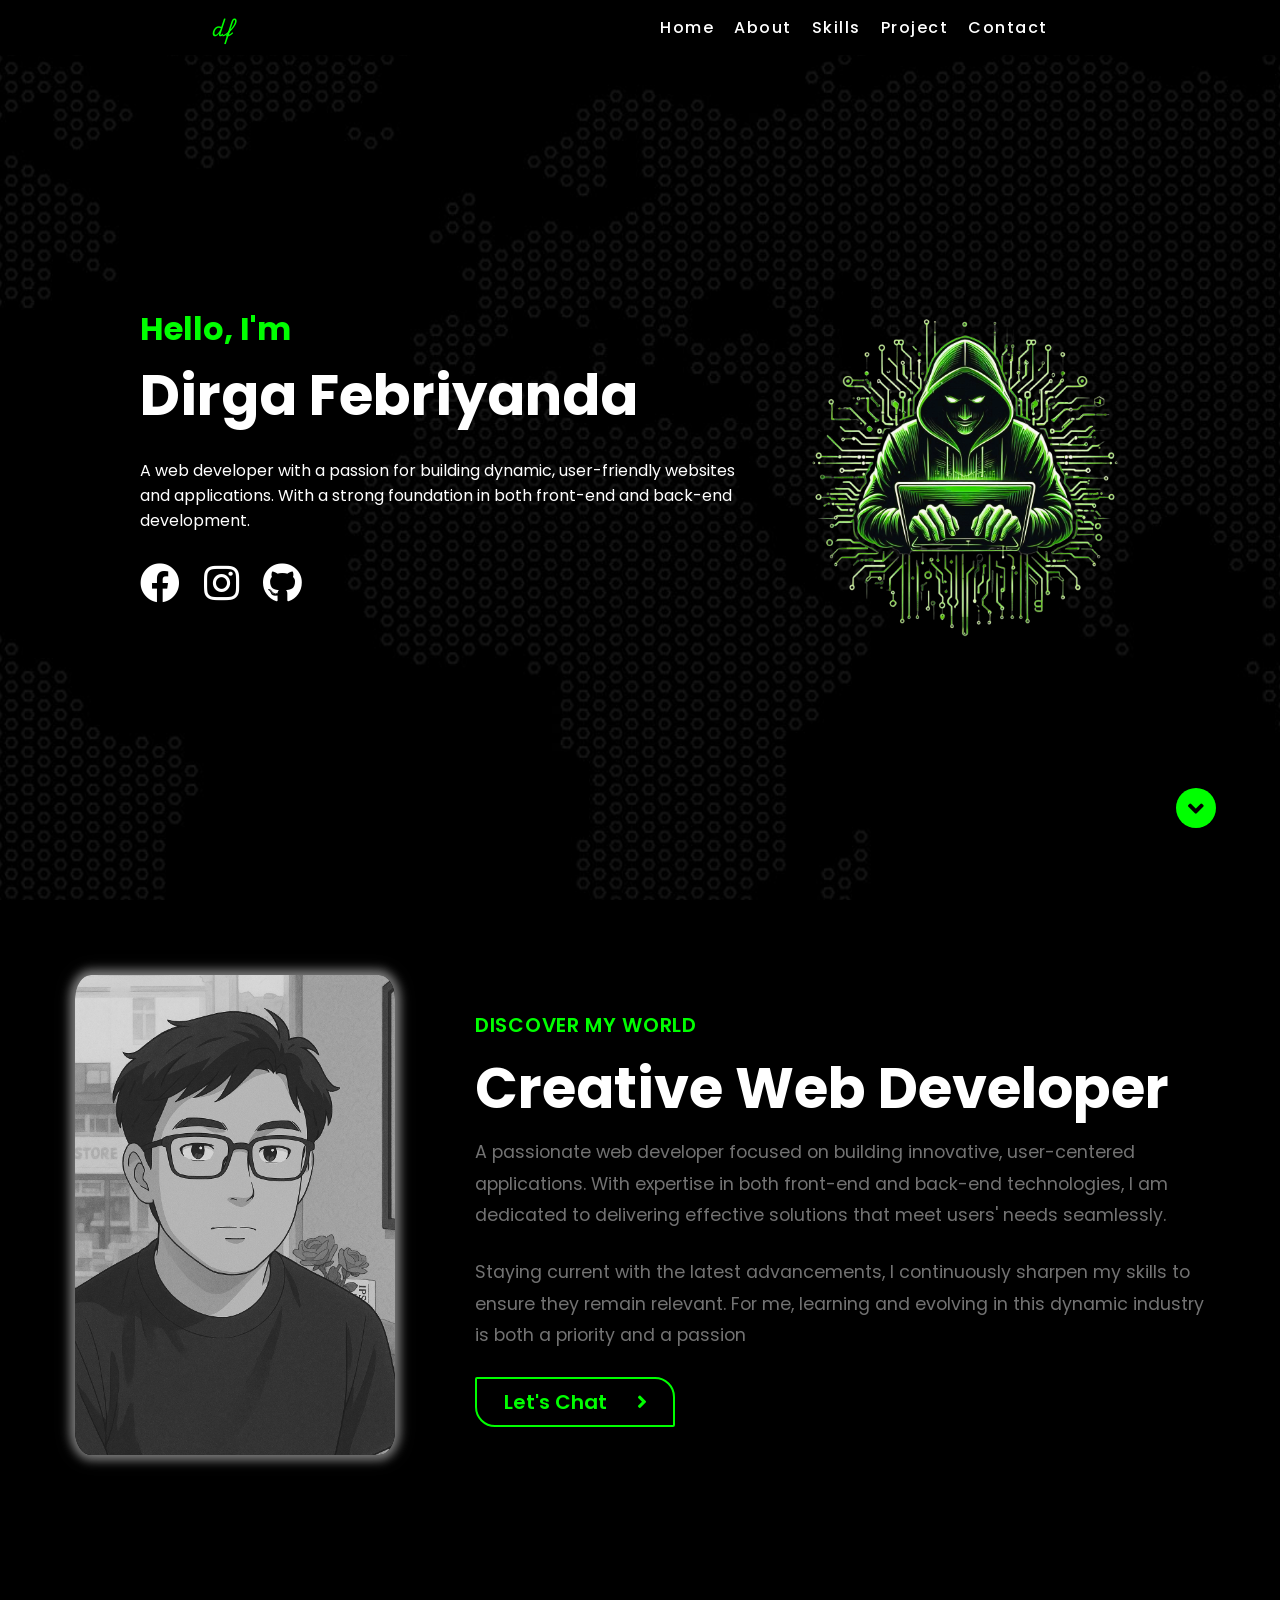
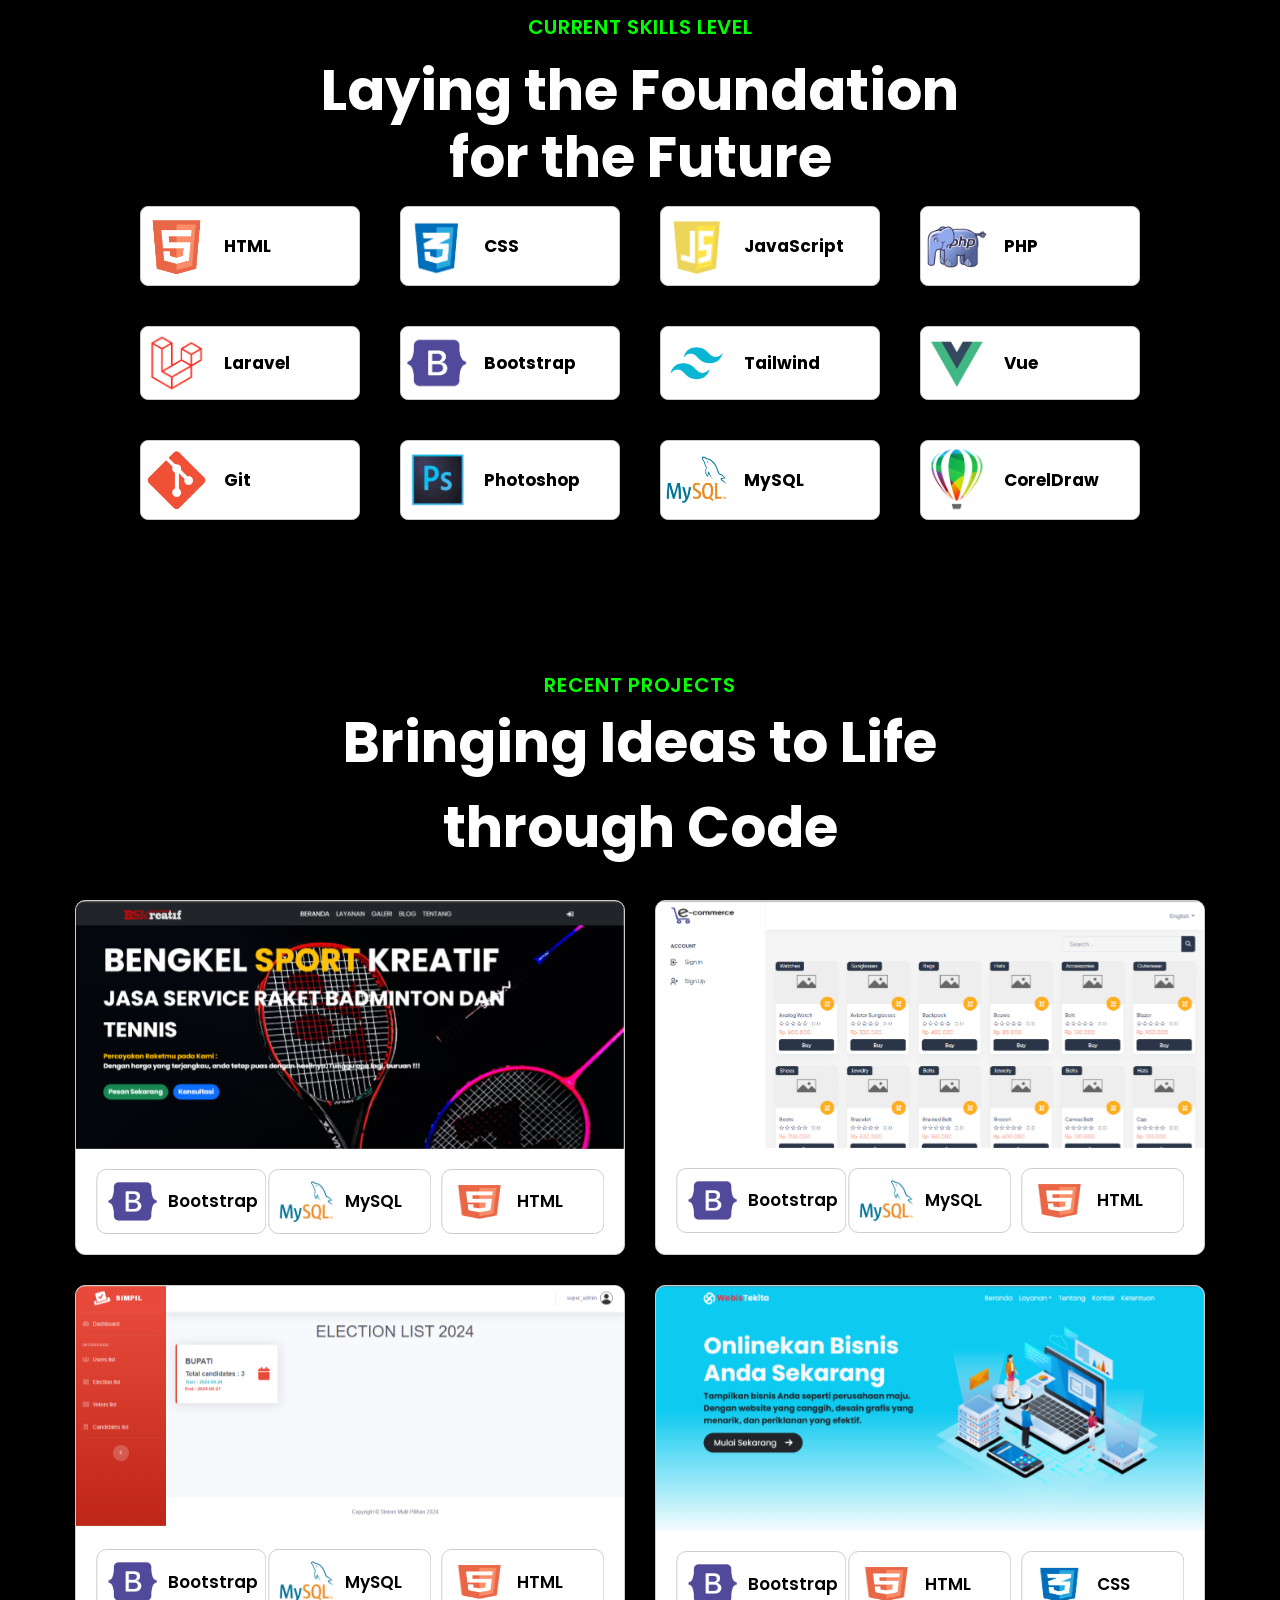
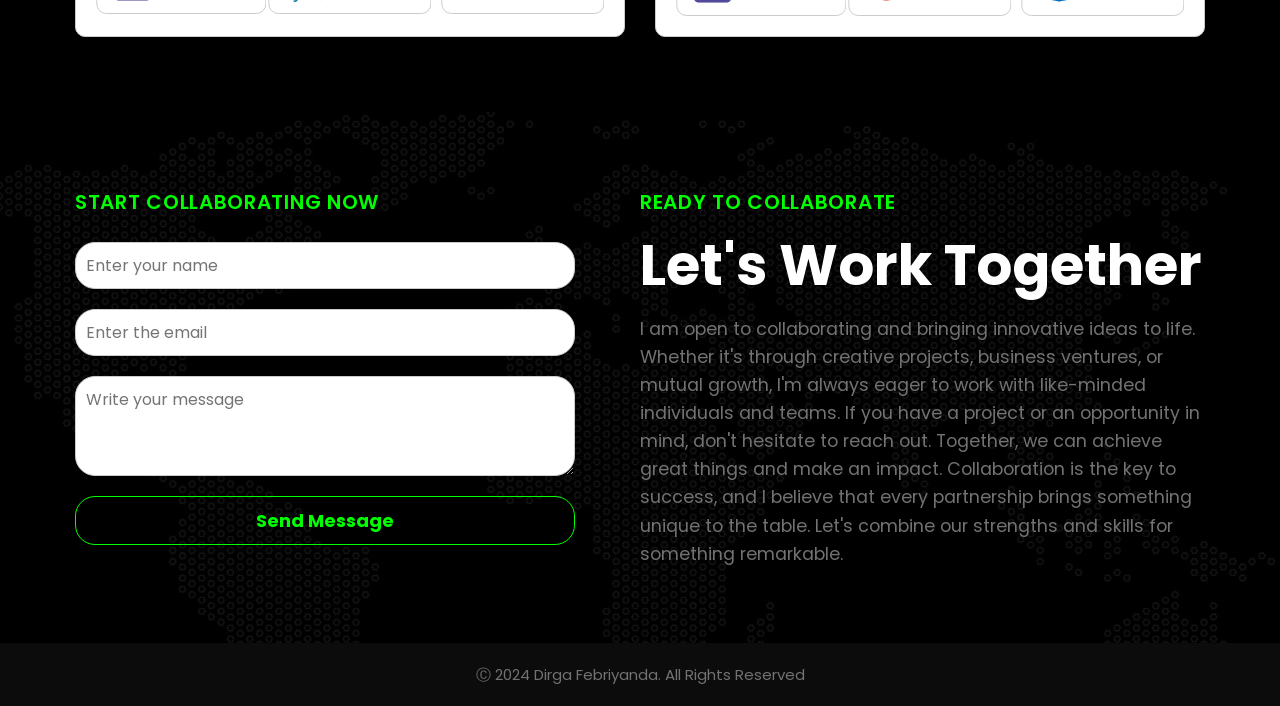
==== commit d4ec8f98: "new" ====
--- a/index.html
+++ b/index.html
@@ -122,7 +122,7 @@
     <!-- about -->
     <section class="about" id="about" style="overflow: hidden">
       <div class="about-img" data-aos="flip-left">
-        <img src="assets/img/Picsart_24-11-06_18-53-35-130.jpg" alt="Dirga Febriyanda" />
+        <img src="assets/img/art1.png" alt="Dirga Febriyanda" />
       </div>
       <div class="about-text" data-aos="fade-left">
         <h4>Discover My World</h4>
@@ -395,7 +395,7 @@
               </div>
             </div>
           </a>
-          <a href="https://github.com/dirgafebriyanda/webistekita" class="project-item" data-aos="fade-left">
+          <a href="https://webistekita.my.id" class="project-item" data-aos="fade-left">
             <!-- Swiper pertama -->
             <div class="swiper mySwiper1">
               <div class="swiper-wrapper">
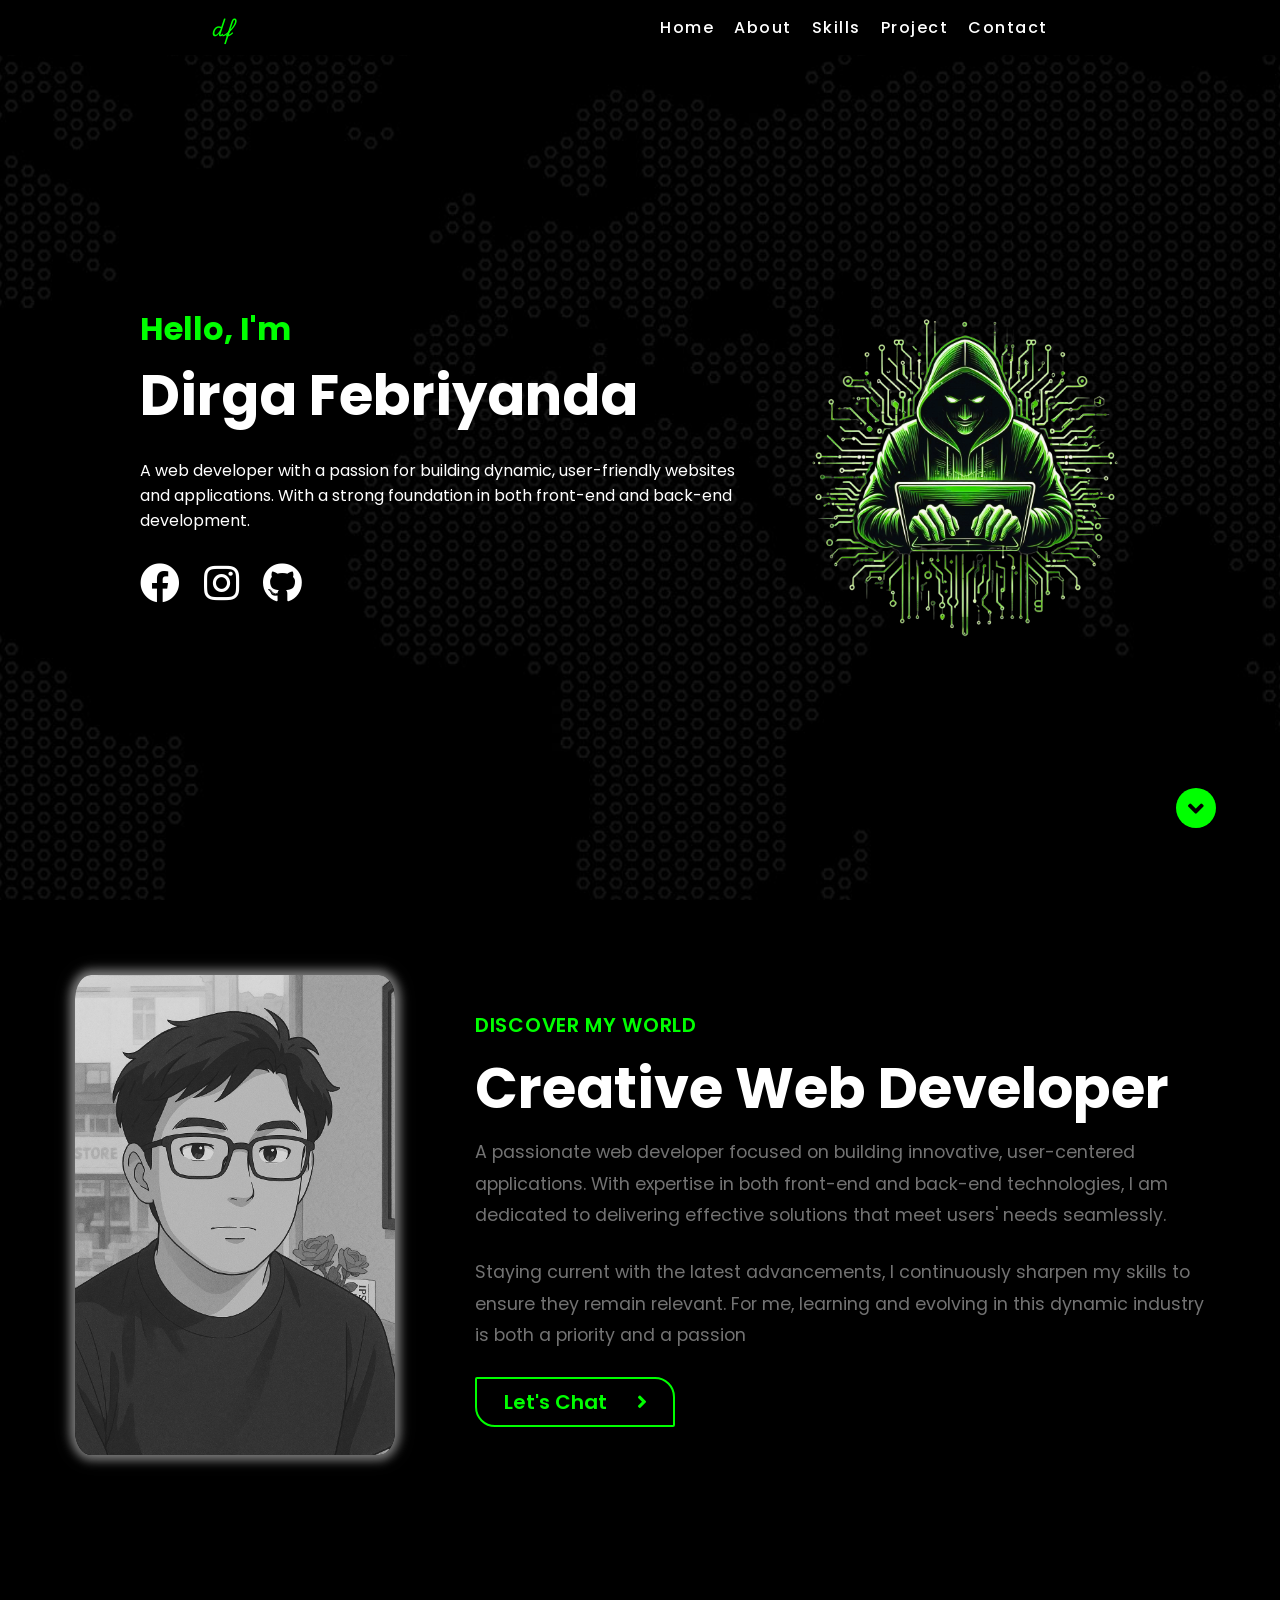
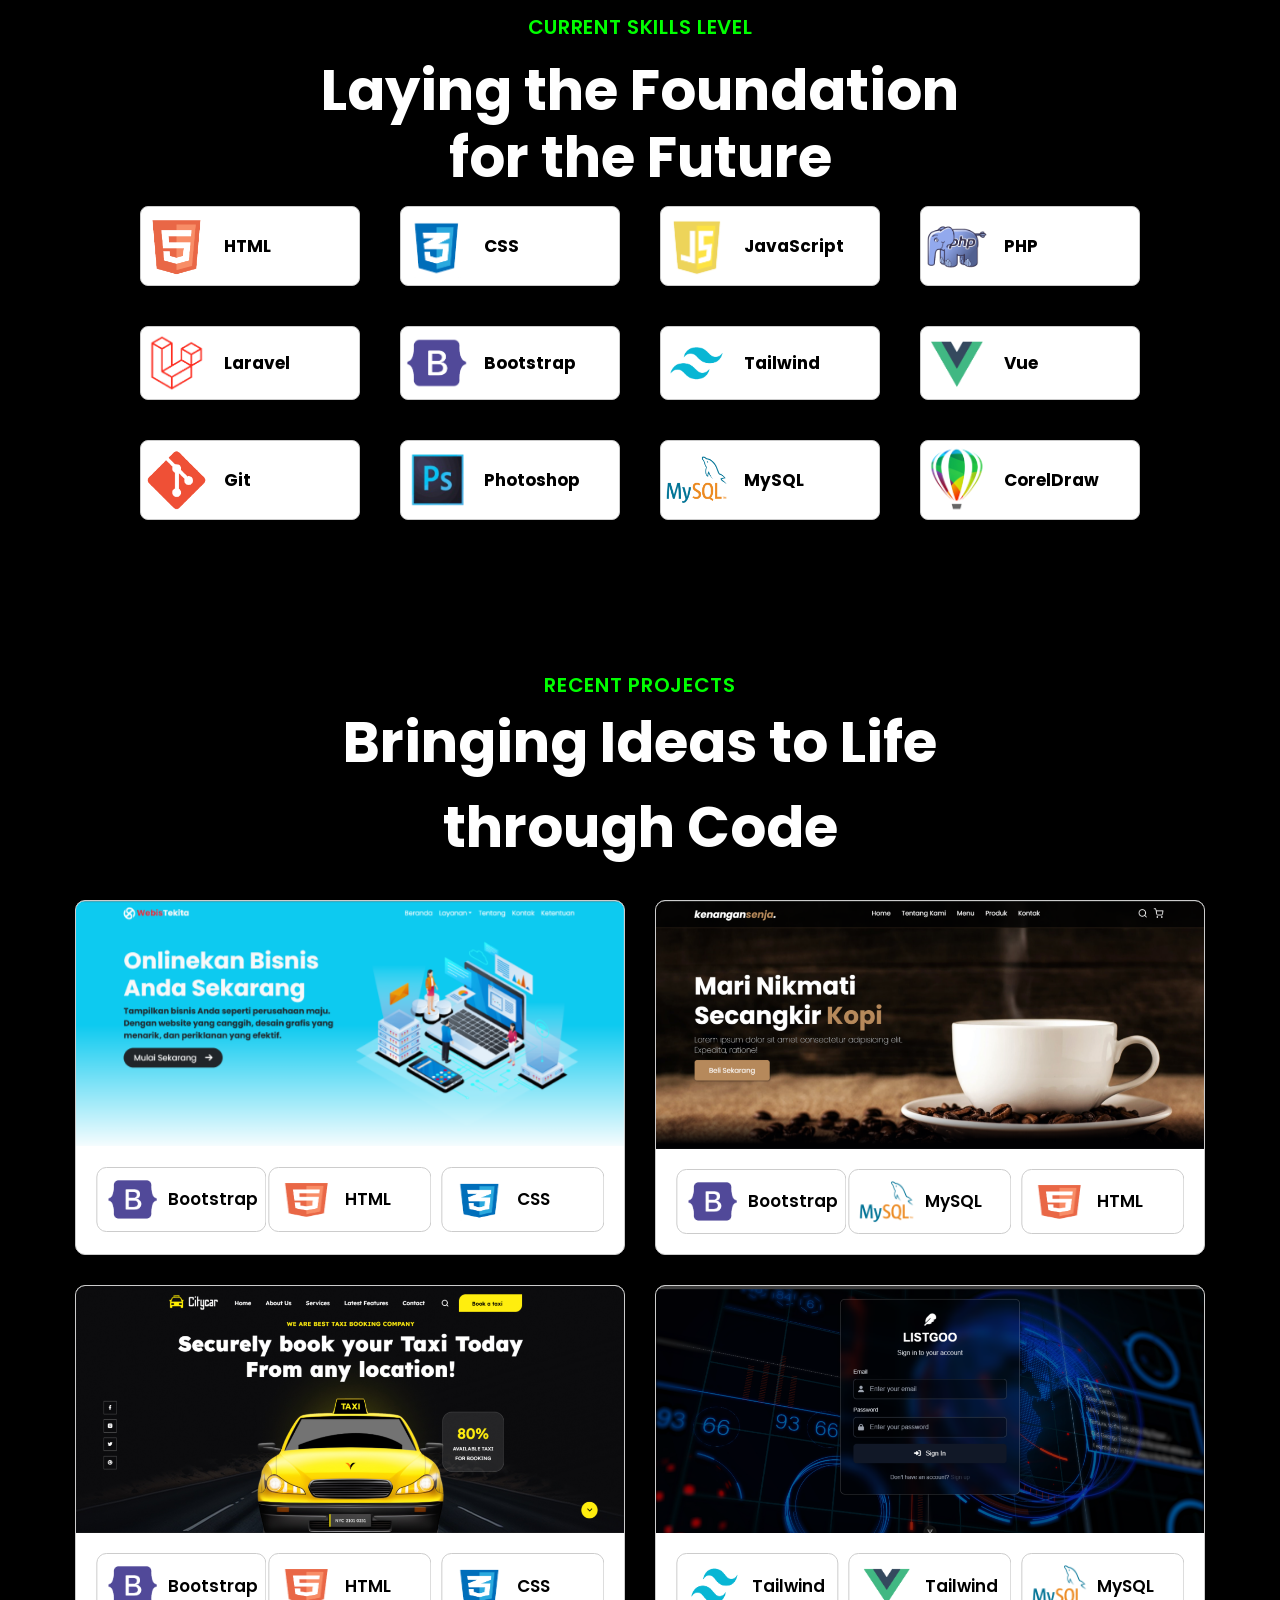
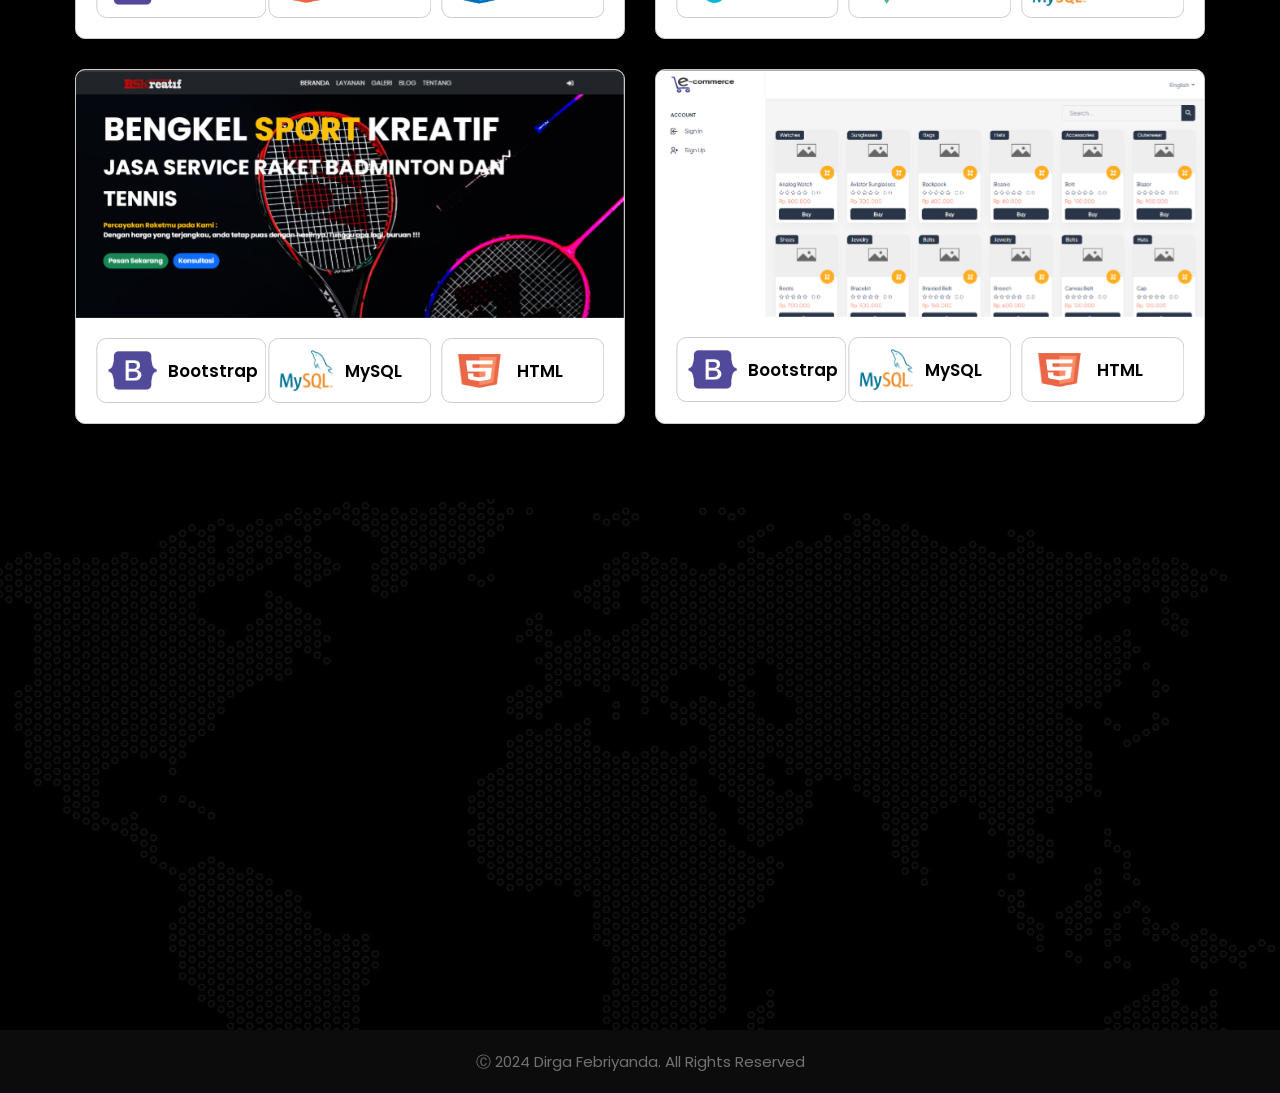
==== commit 7ebefe33: "update" ====
--- a/index.html
+++ b/index.html
@@ -1,534 +1,1127 @@
 <!DOCTYPE html>
 <html lang="en">
-
-<head>
-  <meta charset="UTF-8" />
-  <meta name="viewport" content="width=device-width, initial-scale=1.0" />
-  <title>Dirga Febriyanda - Web Developer</title>
-
-  <!-- Meta Description -->
-  <meta name="description"
-    content="Dirga Febriyanda is a passionate web developer specializing in creating innovative, user-centered applications using the latest technologies. Contact for web development projects and collaborations." />
-
-  <!-- Meta Keywords -->
-  <meta name="keywords"
-    content="web developer, front-end development, back-end development, web design, Dirga Febriyanda, full-stack developer, creative web solutions, innovative web applications" />
-
-  <!-- Meta Author -->
-  <meta name="author" content="Dirga Febriyanda" />
-
-  <!-- Open Graph Meta Tags for Social Media -->
-  <meta property="og:title" content="Dirga Febriyanda - Web Developer" />
-  <meta property="og:description"
-    content="Discover the portfolio and services of Dirga Febriyanda, a creative web developer specializing in user-friendly, innovative web applications." />
-  <meta property="og:image" content="https://dirgafebriyanda.github.io/assets/img/homea.png" />
-  <meta property="og:url" content="https://dirgafebriyanda.github.io/" />
-
-  <!-- Twitter Card Meta Tags -->
-  <meta name="twitter:card" content="summary_large_image" />
-  <meta name="twitter:title" content="Dirga Febriyanda - Web Developer" />
-  <meta name="twitter:description"
-    content="Explore the work of Dirga Febriyanda, a creative web developer offering cutting-edge web development services." />
-  <meta name="twitter:image" content="https://dirgafebriyanda.github.io/assets/img/homea.png" />
-  <link rel="icon" href="assets/img/homea.png" type="image/x-icon" />
-  <link rel="shortcut icon" href="assets/img/homea.png" type="image/x-icon" />
-  <!-- My Own CSS -->
-  <link rel="stylesheet" href="assets/css/style.css" />
-
-  <!-- Swiper CSS -->
-  <link rel="stylesheet" href="https://cdn.jsdelivr.net/npm/swiper@11/swiper-bundle.min.css" />
-
-  <!-- AOS CSS -->
-  <link rel="stylesheet" href="https://unpkg.com/aos@next/dist/aos.css" />
-
-  <!-- Google Fonts -->
-  <link rel="preconnect" href="https://fonts.googleapis.com" />
-  <link rel="preconnect" href="https://fonts.gstatic.com" crossorigin />
-  <link
-    href="https://fonts.googleapis.com/css2?family=Poppins:ital,wght@0,100;0,200;0,300;0,400;0,500;0,600;0,700;0,800;0,900;1,100;1,200;1,300;1,400;1,500;1,600;1,700;1,800;1,900&display=swap"
-    rel="stylesheet" />
-
-  <!-- Google Fonts -->
-  <link rel="preconnect" href="https://fonts.googleapis.com" />
-  <link rel="preconnect" href="https://fonts.gstatic.com" crossorigin />
-  <link href="https://fonts.googleapis.com/css2?family=Playwrite+DE+LA:wght@100..400&display=swap" rel="stylesheet" />
-
-  <!-- Font Awesome 5.15.4 -->
-  <link rel="stylesheet" href="https://cdnjs.cloudflare.com/ajax/libs/font-awesome/5.15.4/css/all.min.css"
-    crossorigin="anonymous" referrerpolicy="no-referrer" />
-</head>
-
-<body>
-  <header>
-    <nav class="navbar">
-      <h3 class="navbar-logo">
-        <a href="#" translate="no">df</a>
-      </h3>
-      <div class="navbar-toggle">
-        <span></span>
-        <span></span>
-        <span></span>
-      </div>
-      <ul class="navbar-list">
-        <li><a href="#home" translate="no">Home</a></li>
-        <li><a href="#about" translate="no">About</a></li>
-        <li><a href="#skills" translate="no">Skills</a></li>
-        <li><a href="#project" translate="no">Project</a></li>
-        <li><a href="#contact" translate="no">Contact</a></li>
-      </ul>
-    </nav>
-  </header>
-
-  <main>
-    <!-- home -->
-    <section class="home" id="home" style="overflow: hidden">
-      <div class="h-caption" data-aos="zoom-out">
-        <h4>Hello, I'm</h4>
-        <h2>Dirga Febriyanda</h2>
-        <p>
-          A web developer with a passion for building dynamic, user-friendly
-          websites and applications. With a strong foundation in both
-          front-end and back-end development.
-        </p>
-        <!-- <a href="#" class="h-btn"
+  <head>
+    <meta charset="UTF-8" />
+    <meta
+      name="google-site-verification"
+      content="cxWecpb7HMHN7zcI5NgiFEyb_7zMbKMiqfat6174_l4"
+    />
+    <meta name="viewport" content="width=device-width, initial-scale=1.0" />
+    <title>Dirga Febriyanda - Web Developer</title>
+
+    <!-- Meta Description -->
+    <meta
+      name="description"
+      content="Dirga Febriyanda is a passionate web developer specializing in creating innovative, user-centered applications using the latest technologies. Contact for web development projects and collaborations."
+    />
+
+    <!-- Meta Keywords -->
+    <meta
+      name="keywords"
+      content="web developer, front-end development, back-end development, web design, Dirga Febriyanda, full-stack developer, creative web solutions, innovative web applications"
+    />
+
+    <!-- Meta Author -->
+    <meta name="author" content="Dirga Febriyanda" />
+
+    <!-- Open Graph Meta Tags for Social Media -->
+    <meta property="og:title" content="Dirga Febriyanda - Web Developer" />
+    <meta
+      property="og:description"
+      content="Discover the portfolio and services of Dirga Febriyanda, a creative web developer specializing in user-friendly, innovative web applications."
+    />
+    <meta
+      property="og:image"
+      content="https://dirgafebriyanda.github.io/assets/img/homea.png"
+    />
+    <meta property="og:url" content="https://dirgafebriyanda.github.io/" />
+
+    <!-- Twitter Card Meta Tags -->
+    <meta name="twitter:card" content="summary_large_image" />
+    <meta name="twitter:title" content="Dirga Febriyanda - Web Developer" />
+    <meta
+      name="twitter:description"
+      content="Explore the work of Dirga Febriyanda, a creative web developer offering cutting-edge web development services."
+    />
+    <meta
+      name="twitter:image"
+      content="https://dirgafebriyanda.github.io/assets/img/homea.png"
+    />
+    <link rel="icon" href="assets/img/homea.png" type="image/x-icon" />
+    <link rel="shortcut icon" href="assets/img/homea.png" type="image/x-icon" />
+    <!-- My Own CSS -->
+    <link rel="stylesheet" href="assets/css/style.css" />
+
+    <!-- Swiper CSS -->
+    <link
+      rel="stylesheet"
+      href="https://cdn.jsdelivr.net/npm/swiper@11/swiper-bundle.min.css"
+    />
+
+    <!-- AOS CSS -->
+    <link rel="stylesheet" href="https://unpkg.com/aos@next/dist/aos.css" />
+
+    <!-- Google Fonts -->
+    <link rel="preconnect" href="https://fonts.googleapis.com" />
+    <link rel="preconnect" href="https://fonts.gstatic.com" crossorigin />
+    <link
+      href="https://fonts.googleapis.com/css2?family=Poppins:ital,wght@0,100;0,200;0,300;0,400;0,500;0,600;0,700;0,800;0,900;1,100;1,200;1,300;1,400;1,500;1,600;1,700;1,800;1,900&display=swap"
+      rel="stylesheet"
+    />
+
+    <!-- Google Fonts -->
+    <link rel="preconnect" href="https://fonts.googleapis.com" />
+    <link rel="preconnect" href="https://fonts.gstatic.com" crossorigin />
+    <link
+      href="https://fonts.googleapis.com/css2?family=Playwrite+DE+LA:wght@100..400&display=swap"
+      rel="stylesheet"
+    />
+
+    <!-- Font Awesome 5.15.4 -->
+    <link
+      rel="stylesheet"
+      href="https://cdnjs.cloudflare.com/ajax/libs/font-awesome/5.15.4/css/all.min.css"
+      crossorigin="anonymous"
+      referrerpolicy="no-referrer"
+    />
+  </head>
+
+  <body>
+    <header>
+      <nav class="navbar">
+        <h3 class="navbar-logo">
+          <a href="#" translate="no">df</a>
+        </h3>
+        <div class="navbar-toggle">
+          <span></span>
+          <span></span>
+          <span></span>
+        </div>
+        <ul class="navbar-list">
+          <li><a href="#home" translate="no">Home</a></li>
+          <li><a href="#about" translate="no">About</a></li>
+          <li><a href="#skills" translate="no">Skills</a></li>
+          <li><a href="#project" translate="no">Project</a></li>
+          <li><a href="#contact" translate="no">Contact</a></li>
+        </ul>
+      </nav>
+    </header>
+
+    <main>
+      <!-- home -->
+      <section class="home" id="home" style="overflow: hidden">
+        <div class="h-caption" data-aos="zoom-out">
+          <h4>Hello, I'm</h4>
+          <h2>Dirga Febriyanda</h2>
+          <p>
+            A web developer with a passion for building dynamic, user-friendly
+            websites and applications. With a strong foundation in both
+            front-end and back-end development.
+          </p>
+          <!-- <a href="#" class="h-btn"
             >Let's Chat <i class="fas fa-angle-right"></i
           ></a> -->
 
-        <a href="https://www.facebook.com/dirga.febriyanda" target="_blank" class="h-social-media">
-          <i class="fab fa-facebook"></i>
-        </a>
-        <a href="https://www.instagram.com/dirgafebriyanda" target="_blank" class="h-social-media">
-          <i class="fab fa-instagram"></i>
-        </a>
-        <a href="https://github.com/dirgafebriyanda" target="_blank" class="h-social-media">
-          <i class="fab fa-github"></i>
-        </a>
-        <!-- <a
+          <a
+            href="https://www.facebook.com/dirga.febriyanda"
+            target="_blank"
+            class="h-social-media"
+          >
+            <i class="fab fa-facebook"></i>
+          </a>
+          <a
+            href="https://www.instagram.com/dirgafebriyanda"
+            target="_blank"
+            class="h-social-media"
+          >
+            <i class="fab fa-instagram"></i>
+          </a>
+          <a
+            href="https://github.com/dirgafebriyanda"
+            target="_blank"
+            class="h-social-media"
+          >
+            <i class="fab fa-github"></i>
+          </a>
+          <!-- <a
             href="assets/CV Dirga Febriyanda.pdf"
             class="h-social-media"
             onclick="return confirmDownload(event)"
           >
             <i class="fas fa-download"></i>
           </a> -->
-      </div>
-      <div class="j-img" data-aos="zoom-out">
-        <img src="assets/img/homea.png" alt="Dirga Febriyanda" />
-      </div>
-      <div class="arrow">
-        <a href="#about"><i class="fas fa-angle-down"></i></a>
-      </div>
-    </section>
-
-    <!-- about -->
-    <section class="about" id="about" style="overflow: hidden">
-      <div class="about-img" data-aos="flip-left">
-        <img src="assets/img/art1.png" alt="Dirga Febriyanda" />
-      </div>
-      <div class="about-text" data-aos="fade-left">
-        <h4>Discover My World</h4>
-        <h2 class="description">Creative Web Developer</h2>
-        <p>
-          A passionate web developer focused on building innovative,
-          user-centered applications. With expertise in both front-end and
-          back-end technologies, I am dedicated to delivering effective
-          solutions that meet users' needs seamlessly.
-        </p>
-        <p>
-          Staying current with the latest advancements, I continuously sharpen
-          my skills to ensure they remain relevant. For me, learning and
-          evolving in this dynamic industry is both a priority and a passion
-        </p>
-        <a href="https://wa.me/6282281170130" class="btn-about">Let's Chat <i class="fas fa-angle-right"></i></a>
-      </div>
-    </section>
-
-    <!-- skills -->
-    <section class="skills" id="skills" style="overflow: hidden">
-      <div class="s-text" data-aos="zoom-out">
-        <h4>Current Skills Level</h4>
-        <h2>Laying the Foundation <br />for the Future</h2>
-      </div>
-      <div class="skill-set">
-        <div class="skill-item" data-aos="fade-up" data-aos-delay="100">
-          <img src="assets/img/logo/html-logo.png" alt="HTML" />
-          <span class="skill-level" translate="no">HTML</span>
         </div>
-        <div class="skill-item" data-aos="fade-up" data-aos-delay="100">
-          <img src="assets/img/logo/css-logo.png" alt="CSS" />
-          <span class="skill-level" translate="no">CSS</span>
+        <div class="j-img" data-aos="zoom-out">
+          <img
+            loading="lazy"
+            src="assets/img/homea.png"
+            alt="Dirga Febriyanda"
+          />
         </div>
-        <div class="skill-item" data-aos="fade-up" data-aos-delay="100">
-          <img src="assets/img/logo/js-logo.png" alt="JavaScript" />
-          <span class="skill-level" translate="no">JavaScript</span>
+        <div class="arrow">
+          <a href="#about"><i class="fas fa-angle-down"></i></a>
         </div>
-        <div class="skill-item" data-aos="fade-up" data-aos-delay="100">
-          <img src="assets/img/logo/php-logo.png" alt="PHP" />
-          <span class="skill-level" translate="no">PHP</span>
+      </section>
+
+      <!-- about -->
+      <section class="about" id="about" style="overflow: hidden">
+        <div class="about-img" data-aos="flip-left">
+          <img
+            loading="lazy"
+            src="assets/img/art1.png"
+            alt="Dirga Febriyanda"
+          />
         </div>
-        <div class="skill-item" data-aos="fade-up" data-aos-delay="200">
-          <img src="assets/img/logo/laravel-logo.png" alt="Laravel" />
-          <span class="skill-level" translate="no">Laravel</span>
+        <div class="about-text" data-aos="fade-left">
+          <h4>Discover My World</h4>
+          <h2 class="description">Creative Web Developer</h2>
+          <p>
+            A passionate web developer focused on building innovative,
+            user-centered applications. With expertise in both front-end and
+            back-end technologies, I am dedicated to delivering effective
+            solutions that meet users' needs seamlessly.
+          </p>
+          <p>
+            Staying current with the latest advancements, I continuously sharpen
+            my skills to ensure they remain relevant. For me, learning and
+            evolving in this dynamic industry is both a priority and a passion
+          </p>
+          <a href="https://wa.me/6282281170130" class="btn-about"
+            >Let's Chat <i class="fas fa-angle-right"></i
+          ></a>
         </div>
-        <div class="skill-item" data-aos="fade-up" data-aos-delay="200">
-          <img src="assets/img/logo/bootstrap-logo.png" alt="Bootstrap" />
-          <span class="skill-level" translate="no">Bootstrap</span>
+      </section>
+
+      <!-- skills -->
+      <section class="skills" id="skills" style="overflow: hidden">
+        <div class="s-text" data-aos="zoom-out">
+          <h4>Current Skills Level</h4>
+          <h2>Laying the Foundation <br />for the Future</h2>
         </div>
-        <div class="skill-item" data-aos="fade-up" data-aos-delay="200">
-          <img src="assets/img/logo/tailwind-logo.png" alt="Tailwind CSS" />
-          <span class="skill-level" translate="no">Tailwind </span>
+        <div class="skill-set">
+          <div class="skill-item" data-aos="fade-up" data-aos-delay="100">
+            <img
+              loading="lazy"
+              src="assets/img/logo/html-logo.png"
+              alt="HTML"
+            />
+            <span class="skill-level" translate="no">HTML</span>
+          </div>
+          <div class="skill-item" data-aos="fade-up" data-aos-delay="100">
+            <img loading="lazy" src="assets/img/logo/css-logo.png" alt="CSS" />
+            <span class="skill-level" translate="no">CSS</span>
+          </div>
+          <div class="skill-item" data-aos="fade-up" data-aos-delay="100">
+            <img
+              loading="lazy"
+              src="assets/img/logo/js-logo.png"
+              alt="JavaScript"
+            />
+            <span class="skill-level" translate="no">JavaScript</span>
+          </div>
+          <div class="skill-item" data-aos="fade-up" data-aos-delay="100">
+            <img loading="lazy" src="assets/img/logo/php-logo.png" alt="PHP" />
+            <span class="skill-level" translate="no">PHP</span>
+          </div>
+          <div class="skill-item" data-aos="fade-up" data-aos-delay="200">
+            <img
+              loading="lazy"
+              src="assets/img/logo/laravel-logo.png"
+              alt="Laravel"
+            />
+            <span class="skill-level" translate="no">Laravel</span>
+          </div>
+          <div class="skill-item" data-aos="fade-up" data-aos-delay="200">
+            <img
+              loading="lazy"
+              src="assets/img/logo/bootstrap-logo.png"
+              alt="Bootstrap"
+            />
+            <span class="skill-level" translate="no">Bootstrap</span>
+          </div>
+          <div class="skill-item" data-aos="fade-up" data-aos-delay="200">
+            <img
+              loading="lazy"
+              src="assets/img/logo/tailwind-logo.png"
+              alt="Tailwind CSS"
+            />
+            <span class="skill-level" translate="no">Tailwind </span>
+          </div>
+          <div class="skill-item" data-aos="fade-up" data-aos-delay="200">
+            <img
+              loading="lazy"
+              src="assets/img/logo/vue-logo.png"
+              alt="Vue.js"
+            />
+            <span class="skill-level" translate="no">Vue </span>
+          </div>
+          <div class="skill-item" data-aos="fade-up" data-aos-delay="300">
+            <img loading="lazy" src="assets/img/logo/git-logo.png" alt="Git" />
+            <span class="skill-level" translate="no">Git</span>
+          </div>
+          <div class="skill-item" data-aos="fade-up" data-aos-delay="300">
+            <img
+              loading="lazy"
+              src="assets/img/logo/photoshop-logo.png"
+              alt="Photoshop"
+            />
+            <span class="skill-level" translate="no">Photoshop</span>
+          </div>
+          <div class="skill-item" data-aos="fade-up" data-aos-delay="300">
+            <img
+              loading="lazy"
+              src="assets/img/logo/mysql-logo.png"
+              alt="Figma"
+            />
+            <span class="skill-level" translate="no">MySQL</span>
+          </div>
+          <div class="skill-item" data-aos="fade-up" data-aos-delay="300">
+            <img
+              loading="lazy"
+              src="assets/img/logo/coreldraw-logo.png"
+              alt="CorelDRAW"
+            />
+            <span class="skill-level" translate="no">CorelDraw </span>
+          </div>
         </div>
-        <div class="skill-item" data-aos="fade-up" data-aos-delay="200">
-          <img src="assets/img/logo/vue-logo.png" alt="Vue.js" />
-          <span class="skill-level" translate="no">Vue </span>
-        </div>
-        <div class="skill-item" data-aos="fade-up" data-aos-delay="300">
-          <img src="assets/img/logo/git-logo.png" alt="Git" />
-          <span class="skill-level" translate="no">Git</span>
-        </div>
-        <div class="skill-item" data-aos="fade-up" data-aos-delay="300">
-          <img src="assets/img/logo/photoshop-logo.png" alt="Photoshop" />
-          <span class="skill-level" translate="no">Photoshop</span>
-        </div>
-        <div class="skill-item" data-aos="fade-up" data-aos-delay="300">
-          <img src="assets/img/logo/mysql-logo.png" alt="Figma" />
-          <span class="skill-level" translate="no">MySQL</span>
-        </div>
-        <div class="skill-item" data-aos="fade-up" data-aos-delay="300">
-          <img src="assets/img/logo/coreldraw-logo.png" alt="CorelDRAW" />
-          <span class="skill-level" translate="no">CorelDraw </span>
-        </div>
-      </div>
-    </section>
-
-    <!-- project -->
-    <section class="project" id="project" style="overflow: hidden">
-      <div class="p-text" data-aos="zoom-out">
-        <h4>Recent Projects</h4>
-        <h2>
-          Bringing Ideas to Life <br />
-          through Code
-        </h2>
-        <div class="project-set">
-          <a href="https://github.com/dirgafebriyanda/Sistem-Informasi-Manajemen" class="project-item"
-            data-aos="fade-right">
-            <!-- Swiper pertama -->
-            <div class="swiper mySwiper1">
-              <div class="swiper-wrapper">
-                <img class="swiper-slide" src="assets/img/project/b1.png" alt="img 1" />
-                <img class="swiper-slide" src="assets/img/project/b2.png" alt="img 2" />
-                <img class="swiper-slide" src="assets/img/project/b3.png" alt="img 3" />
-                <img class="swiper-slide" src="assets/img/project/b4.png" alt="img 4" />
+      </section>
+
+      <!-- project -->
+      <section class="project" id="project" style="overflow: hidden">
+        <div class="p-text" data-aos="zoom-out">
+          <h4>Recent Projects</h4>
+          <h2>
+            Bringing Ideas to Life <br />
+            through Code
+          </h2>
+          <div class="project-set">
+            <!-- webistekita.my.id -->
+            <a
+              href="https://webistekita.my.id"
+              class="project-item"
+              data-aos="fade-left"
+            >
+              <!-- Swiper pertama -->
+              <div class="swiper mySwiper1">
+                <div class="swiper-wrapper">
+                  <img
+                    loading="lazy"
+                    class="swiper-slide"
+                    src="assets/img/project/l1.png"
+                    alt="img 1"
+                  />
+                  <img
+                    loading="lazy"
+                    class="swiper-slide"
+                    src="assets/img/project/l2.png"
+                    alt="img 2"
+                  />
+                  <img
+                    loading="lazy"
+                    class="swiper-slide"
+                    src="assets/img/project/l3.png"
+                    alt="img 3"
+                  />
+                  <img
+                    loading="lazy"
+                    class="swiper-slide"
+                    src="assets/img/project/l4.png"
+                    alt="img 3"
+                  />
+                  <img
+                    loading="lazy"
+                    class="swiper-slide"
+                    src="assets/img/project/l5.png"
+                    alt="img 3"
+                  />
+                  <img
+                    loading="lazy"
+                    class="swiper-slide"
+                    src="assets/img/project/l6.png"
+                    alt="img 3"
+                  />
+                </div>
               </div>
-            </div>
-
-            <!-- Swiper kedua -->
-            <div class="project-logo">
-              <div class="swiper mySwiper2">
-                <div class="swiper-wrapper">
-                  <div class="swiper-slide">
-                    <div class="p-tools">
-                      <img src="assets/img/logo/laravel-logo.png" alt="Laravel" />
-                      <span class="p-tools-text" translate="no">Laravel</span>
-                    </div>
-                  </div>
-                  <div class="swiper-slide">
-                    <div class="p-tools">
-                      <img src="assets/img/logo/bootstrap-logo.png" alt="Bootstrap" />
-                      <span class="p-tools-text" translate="no">Bootstrap</span>
-                    </div>
-                  </div>
-                  <div class="swiper-slide">
-                    <div class="p-tools">
-                      <img src="assets/img/logo/mysql-logo.png" alt="MySQL" />
-                      <span class="p-tools-text" translate="no">MySQL</span>
-                    </div>
-                  </div>
-                  <div class="swiper-slide">
-                    <div class="p-tools">
-                      <img src="assets/img/logo/html-logo.png" alt="HTML" />
-                      <span class="p-tools-text" translate="no">HTML</span>
-                    </div>
-                  </div>
-                  <div class="swiper-slide">
-                    <div class="p-tools">
-                      <img src="assets/img/logo/css-logo.png" alt="Laravel" />
-                      <span class="p-tools-text" translate="no">CSS</span>
-                    </div>
-                  </div>
-                  <div class="swiper-slide">
-                    <div class="p-tools">
-                      <img src="assets/img/logo/js-logo.png" alt="JavaScipt" />
-                      <span class="p-tools-text" translate="no">JavaScipt</span>
-                    </div>
-                  </div>
-                  <div class="swiper-slide">
-                    <div class="p-tools">
-                      <img src="assets/img/logo/php-logo.png" alt="JavaScipt" />
-                      <span class="p-tools-text" translate="no">PHP</span>
+
+              <!-- Swiper kedua -->
+              <div class="project-logo">
+                <div class="swiper mySwiper2">
+                  <div class="swiper-wrapper">
+                    <div class="swiper-slide">
+                      <div class="p-tools">
+                        <img
+                          loading="lazy"
+                          src="assets/img/logo/vue-logo.png"
+                          alt="Vue"
+                        />
+                        <span class="p-tools-text" translate="no">Vue</span>
+                      </div>
+                    </div>
+                    <div class="swiper-slide">
+                      <div class="p-tools">
+                        <img
+                          loading="lazy"
+                          src="assets/img/logo/bootstrap-logo.png"
+                          alt="Bootstrap"
+                        />
+                        <span class="p-tools-text" translate="no"
+                          >Bootstrap</span
+                        >
+                      </div>
+                    </div>
+                    <div class="swiper-slide">
+                      <div class="p-tools">
+                        <img
+                          loading="lazy"
+                          src="assets/img/logo/html-logo.png"
+                          alt="HTML"
+                        />
+                        <span class="p-tools-text" translate="no">HTML</span>
+                      </div>
+                    </div>
+                    <div class="swiper-slide">
+                      <div class="p-tools">
+                        <img
+                          loading="lazy"
+                          src="assets/img/logo/css-logo.png"
+                          alt="Laravel"
+                        />
+                        <span class="p-tools-text" translate="no">CSS</span>
+                      </div>
+                    </div>
+                    <div class="swiper-slide">
+                      <div class="p-tools">
+                        <img
+                          loading="lazy"
+                          src="assets/img/logo/js-logo.png"
+                          alt="JavaScipt"
+                        />
+                        <span class="p-tools-text" translate="no"
+                          >JavaScipt</span
+                        >
+                      </div>
                     </div>
                   </div>
                 </div>
               </div>
-            </div>
-          </a>
-          <a href="https://github.com/dirgafebriyanda/E-Commerce" class="project-item" data-aos="fade-left">
-            <!-- Swiper pertama -->
-            <div class="swiper mySwiper1">
-              <div class="swiper-wrapper">
-                <img class="swiper-slide" src="assets/img/project/e1.png" alt="img 1" />
-                <img class="swiper-slide" src="assets/img/project/e2.png" alt="img 2" />
-                <img class="swiper-slide" src="assets/img/project/e3.png" alt="img 3" />
-                <img class="swiper-slide" src="assets/img/project/e4.png" alt="img 3" />
-                <img class="swiper-slide" src="assets/img/project/e5.png" alt="img 3" />
-                <img class="swiper-slide" src="assets/img/project/e6.png" alt="img 3" />
+            </a>
+
+            <!-- Kopi Kenangan -->
+            <a
+              href="https://dirgafebriyanda.github.io/LP-CoffeeShop"
+              class="project-item"
+              data-aos="fade-right"
+            >
+              <!-- Swiper pertama -->
+              <div class="swiper mySwiper1">
+                <div class="swiper-wrapper">
+                  <img
+                    loading="lazy"
+                    class="swiper-slide"
+                    src="assets/img/project/k1.png"
+                    alt="img 1"
+                  />
+                  <img
+                    loading="lazy"
+                    class="swiper-slide"
+                    src="assets/img/project/k2.png"
+                    alt="img 2"
+                  />
+                  <img
+                    loading="lazy"
+                    class="swiper-slide"
+                    src="assets/img/project/k3.png"
+                    alt="img 3"
+                  />
+                  <img
+                    loading="lazy"
+                    class="swiper-slide"
+                    src="assets/img/project/k4.png"
+                    alt="img 4"
+                  />
+                  <img
+                    loading="lazy"
+                    class="swiper-slide"
+                    src="assets/img/project/k5.png"
+                    alt="img 5"
+                  />
+                </div>
               </div>
-            </div>
-
-            <!-- Swiper kedua -->
-            <div class="project-logo">
-              <div class="swiper mySwiper2">
-                <div class="swiper-wrapper">
-                  <div class="swiper-slide">
-                    <div class="p-tools">
-                      <img src="assets/img/logo/laravel-logo.png" alt="Laravel" />
-                      <span class="p-tools-text" translate="no">Laravel</span>
-                    </div>
-                  </div>
-                  <div class="swiper-slide">
-                    <div class="p-tools">
-                      <img src="assets/img/logo/bootstrap-logo.png" alt="Bootstrap" />
-                      <span class="p-tools-text" translate="no">Bootstrap</span>
-                    </div>
-                  </div>
-                  <div class="swiper-slide">
-                    <div class="p-tools">
-                      <img src="assets/img/logo/mysql-logo.png" alt="MySQL" />
-                      <span class="p-tools-text" translate="no">MySQL</span>
-                    </div>
-                  </div>
-                  <div class="swiper-slide">
-                    <div class="p-tools">
-                      <img src="assets/img/logo/html-logo.png" alt="HTML" />
-                      <span class="p-tools-text" translate="no">HTML</span>
-                    </div>
-                  </div>
-                  <div class="swiper-slide">
-                    <div class="p-tools">
-                      <img src="assets/img/logo/css-logo.png" alt="Laravel" />
-                      <span class="p-tools-text" translate="no">CSS</span>
-                    </div>
-                  </div>
-                  <div class="swiper-slide">
-                    <div class="p-tools">
-                      <img src="assets/img/logo/js-logo.png" alt="JavaScipt" />
-                      <span class="p-tools-text" translate="no">JavaScipt</span>
-                    </div>
-                  </div>
-                  <div class="swiper-slide">
-                    <div class="p-tools">
-                      <img src="assets/img/logo/php-logo.png" alt="JavaScipt" />
-                      <span class="p-tools-text" translate="no">PHP</span>
+
+              <!-- Swiper kedua -->
+              <div class="project-logo">
+                <div class="swiper mySwiper2">
+                  <div class="swiper-wrapper">
+                    <div class="swiper-slide">
+                      <div class="p-tools">
+                        <img
+                          loading="lazy"
+                          src="assets/img/logo/laravel-logo.png"
+                          alt="Laravel"
+                        />
+                        <span class="p-tools-text" translate="no">CSS</span>
+                      </div>
+                    </div>
+                    <div class="swiper-slide">
+                      <div class="p-tools">
+                        <img
+                          loading="lazy"
+                          src="assets/img/logo/bootstrap-logo.png"
+                          alt="Bootstrap"
+                        />
+                        <span class="p-tools-text" translate="no"
+                          >Bootstrap</span
+                        >
+                      </div>
+                    </div>
+                    <div class="swiper-slide">
+                      <div class="p-tools">
+                        <img
+                          loading="lazy"
+                          src="assets/img/logo/mysql-logo.png"
+                          alt="MySQL"
+                        />
+                        <span class="p-tools-text" translate="no">MySQL</span>
+                      </div>
+                    </div>
+                    <div class="swiper-slide">
+                      <div class="p-tools">
+                        <img
+                          loading="lazy"
+                          src="assets/img/logo/html-logo.png"
+                          alt="HTML"
+                        />
+                        <span class="p-tools-text" translate="no">HTML</span>
+                      </div>
+                    </div>
+                    <div class="swiper-slide">
+                      <div class="p-tools">
+                        <img
+                          loading="lazy"
+                          src="assets/img/logo/css-logo.png"
+                          alt="Laravel"
+                        />
+                        <span class="p-tools-text" translate="no">CSS</span>
+                      </div>
+                    </div>
+                    <div class="swiper-slide">
+                      <div class="p-tools">
+                        <img
+                          loading="lazy"
+                          src="assets/img/logo/js-logo.png"
+                          alt="JavaScipt"
+                        />
+                        <span class="p-tools-text" translate="no"
+                          >JavaScipt</span
+                        >
+                      </div>
+                    </div>
+                    <div class="swiper-slide">
+                      <div class="p-tools">
+                        <img
+                          loading="lazy"
+                          src="assets/img/logo/php-logo.png"
+                          alt="JavaScipt"
+                        />
+                        <span class="p-tools-text" translate="no">PHP</span>
+                      </div>
                     </div>
                   </div>
                 </div>
               </div>
-            </div>
-          </a>
-          <a href="https://github.com/dirgafebriyanda/E-Vote" class="project-item" data-aos="fade-right">
-            <!-- Swiper pertama -->
-            <div class="swiper mySwiper1">
-              <div class="swiper-wrapper">
-                <img class="swiper-slide" src="assets/img/project/s1.png" alt="img 1" />
-                <img class="swiper-slide" src="assets/img/project/s3.png" alt="img 2" />
-                <img class="swiper-slide" src="assets/img/project/s4.png" alt="img 3" />
-                <img class="swiper-slide" src="assets/img/project/s2.png" alt="img 3" />
+            </a>
+
+            <!-- taxi -->
+            <a
+              href="https://dirgafebriyanda.github.io/LP-Taxi/"
+              class="project-item"
+              data-aos="fade-left"
+            >
+              <!-- Swiper pertama -->
+              <div class="swiper mySwiper1">
+                <div class="swiper-wrapper">
+                  <img
+                    loading="lazy"
+                    class="swiper-slide"
+                    src="assets/img/project/t1.png"
+                    alt="img 1"
+                  />
+                  <img
+                    loading="lazy"
+                    class="swiper-slide"
+                    src="assets/img/project/t2.png"
+                    alt="img 2"
+                  />
+                  <img
+                    loading="lazy"
+                    class="swiper-slide"
+                    src="assets/img/project/t3.png"
+                    alt="img 3"
+                  />
+                  <img
+                    loading="lazy"
+                    class="swiper-slide"
+                    src="assets/img/project/t4.png"
+                    alt="img 3"
+                  />
+                  <img
+                    loading="lazy"
+                    class="swiper-slide"
+                    src="assets/img/project/t5.png"
+                    alt="img 3"
+                  />
+                </div>
               </div>
-            </div>
-
-            <!-- Swiper kedua -->
-            <div class="project-logo">
-              <div class="swiper mySwiper2">
-                <div class="swiper-wrapper">
-                  <div class="swiper-slide">
-                    <div class="p-tools">
-                      <img src="assets/img/logo/laravel-logo.png" alt="Laravel" />
-                      <span class="p-tools-text" translate="no">Laravel</span>
-                    </div>
-                  </div>
-                  <div class="swiper-slide">
-                    <div class="p-tools">
-                      <img src="assets/img/logo/bootstrap-logo.png" alt="Bootstrap" />
-                      <span class="p-tools-text" translate="no">Bootstrap</span>
-                    </div>
-                  </div>
-                  <div class="swiper-slide">
-                    <div class="p-tools">
-                      <img src="assets/img/logo/mysql-logo.png" alt="MySQL" />
-                      <span class="p-tools-text" translate="no">MySQL</span>
-                    </div>
-                  </div>
-                  <div class="swiper-slide">
-                    <div class="p-tools">
-                      <img src="assets/img/logo/html-logo.png" alt="HTML" />
-                      <span class="p-tools-text" translate="no">HTML</span>
-                    </div>
-                  </div>
-                  <div class="swiper-slide">
-                    <div class="p-tools">
-                      <img src="assets/img/logo/css-logo.png" alt="Laravel" />
-                      <span class="p-tools-text" translate="no">CSS</span>
-                    </div>
-                  </div>
-                  <div class="swiper-slide">
-                    <div class="p-tools">
-                      <img src="assets/img/logo/js-logo.png" alt="JavaScipt" />
-                      <span class="p-tools-text" translate="no">JavaScipt</span>
-                    </div>
-                  </div>
-                  <div class="swiper-slide">
-                    <div class="p-tools">
-                      <img src="assets/img/logo/php-logo.png" alt="JavaScipt" />
-                      <span class="p-tools-text" translate="no">PHP</span>
+
+              <!-- Swiper kedua -->
+              <div class="project-logo">
+                <div class="swiper mySwiper2">
+                  <div class="swiper-wrapper">
+                    <div class="swiper-slide">
+                      <div class="p-tools">
+                        <img
+                          loading="lazy"
+                          src="assets/img/logo/vue-logo.png"
+                          alt="Vue"
+                        />
+                        <span class="p-tools-text" translate="no">Vue</span>
+                      </div>
+                    </div>
+                    <div class="swiper-slide">
+                      <div class="p-tools">
+                        <img
+                          loading="lazy"
+                          src="assets/img/logo/bootstrap-logo.png"
+                          alt="Bootstrap"
+                        />
+                        <span class="p-tools-text" translate="no"
+                          >Bootstrap</span
+                        >
+                      </div>
+                    </div>
+                    <div class="swiper-slide">
+                      <div class="p-tools">
+                        <img
+                          loading="lazy"
+                          src="assets/img/logo/html-logo.png"
+                          alt="HTML"
+                        />
+                        <span class="p-tools-text" translate="no">HTML</span>
+                      </div>
+                    </div>
+                    <div class="swiper-slide">
+                      <div class="p-tools">
+                        <img
+                          loading="lazy"
+                          src="assets/img/logo/css-logo.png"
+                          alt="Laravel"
+                        />
+                        <span class="p-tools-text" translate="no">CSS</span>
+                      </div>
+                    </div>
+                    <div class="swiper-slide">
+                      <div class="p-tools">
+                        <img
+                          loading="lazy"
+                          src="assets/img/logo/js-logo.png"
+                          alt="JavaScipt"
+                        />
+                        <span class="p-tools-text" translate="no"
+                          >JavaScipt</span
+                        >
+                      </div>
                     </div>
                   </div>
                 </div>
               </div>
-            </div>
-          </a>
-          <a href="https://webistekita.my.id" class="project-item" data-aos="fade-left">
-            <!-- Swiper pertama -->
-            <div class="swiper mySwiper1">
-              <div class="swiper-wrapper">
-                <img class="swiper-slide" src="assets/img/project/l1.png" alt="img 1" />
-                <img class="swiper-slide" src="assets/img/project/l2.png" alt="img 2" />
-                <img class="swiper-slide" src="assets/img/project/l3.png" alt="img 3" />
-                <img class="swiper-slide" src="assets/img/project/l4.png" alt="img 3" />
-                <img class="swiper-slide" src="assets/img/project/l5.png" alt="img 3" />
-                <img class="swiper-slide" src="assets/img/project/l6.png" alt="img 3" />
+            </a>
+
+            <!-- ListGoo -->
+            <a
+              href="https://github.com/dirgafebriyanda"
+              class="project-item"
+              data-aos="fade-right"
+            >
+              <!-- Swiper pertama -->
+              <div class="swiper mySwiper1">
+                <div class="swiper-wrapper">
+                  <img
+                    loading="lazy"
+                    class="swiper-slide"
+                    src="assets/img/project/r1.png"
+                    alt="img 1"
+                  />
+                  <img
+                    loading="lazy"
+                    class="swiper-slide"
+                    src="assets/img/project/r2.png"
+                    alt="img 2"
+                  />
+                  <img
+                    loading="lazy"
+                    class="swiper-slide"
+                    src="assets/img/project/r3.png"
+                    alt="img 3"
+                  />
+                  <img
+                    loading="lazy"
+                    class="swiper-slide"
+                    src="assets/img/project/r4.png"
+                    alt="img 4"
+                  />
+                  <img
+                    loading="lazy"
+                    class="swiper-slide"
+                    src="assets/img/project/r5.png"
+                    alt="img 4"
+                  />
+                </div>
               </div>
-            </div>
-
-            <!-- Swiper kedua -->
-            <div class="project-logo">
-              <div class="swiper mySwiper2">
-                <div class="swiper-wrapper">
-                  <div class="swiper-slide">
-                    <div class="p-tools">
-                      <img src="assets/img/logo/vue-logo.png" alt="Vue" />
-                      <span class="p-tools-text" translate="no">Vue</span>
-                    </div>
-                  </div>
-                  <div class="swiper-slide">
-                    <div class="p-tools">
-                      <img src="assets/img/logo/bootstrap-logo.png" alt="Bootstrap" />
-                      <span class="p-tools-text" translate="no">Bootstrap</span>
-                    </div>
-                  </div>
-                  <div class="swiper-slide">
-                    <div class="p-tools">
-                      <img src="assets/img/logo/html-logo.png" alt="HTML" />
-                      <span class="p-tools-text" translate="no">HTML</span>
-                    </div>
-                  </div>
-                  <div class="swiper-slide">
-                    <div class="p-tools">
-                      <img src="assets/img/logo/css-logo.png" alt="Laravel" />
-                      <span class="p-tools-text" translate="no">CSS</span>
-                    </div>
-                  </div>
-                  <div class="swiper-slide">
-                    <div class="p-tools">
-                      <img src="assets/img/logo/js-logo.png" alt="JavaScipt" />
-                      <span class="p-tools-text" translate="no">JavaScipt</span>
+
+              <!-- Swiper kedua -->
+              <div class="project-logo">
+                <div class="swiper mySwiper2">
+                  <div class="swiper-wrapper">
+                    <div class="swiper-slide">
+                      <div class="p-tools">
+                        <img
+                          loading="lazy"
+                          src="assets/img/logo/laravel-logo.png"
+                          alt="Laravel"
+                        />
+                        <span class="p-tools-text" translate="no">Laravel</span>
+                      </div>
+                    </div>
+                    <div class="swiper-slide">
+                      <div class="p-tools">
+                        <img
+                          loading="lazy"
+                          src="assets/img/logo/tailwind-logo.png"
+                          alt="Bootstrap"
+                        />
+                        <span class="p-tools-text" translate="no"
+                          >Tailwind</span
+                        >
+                      </div>
+                    </div>
+                    <div class="swiper-slide">
+                      <div class="p-tools">
+                        <img
+                          loading="lazy"
+                          src="assets/img/logo/vue-logo.png"
+                          alt="Bootstrap"
+                        />
+                        <span class="p-tools-text" translate="no"
+                          >Tailwind</span
+                        >
+                      </div>
+                    </div>
+                    <div class="swiper-slide">
+                      <div class="p-tools">
+                        <img
+                          loading="lazy"
+                          src="assets/img/logo/mysql-logo.png"
+                          alt="MySQL"
+                        />
+                        <span class="p-tools-text" translate="no">MySQL</span>
+                      </div>
+                    </div>
+                    <div class="swiper-slide">
+                      <div class="p-tools">
+                        <img
+                          loading="lazy"
+                          src="assets/img/logo/html-logo.png"
+                          alt="HTML"
+                        />
+                        <span class="p-tools-text" translate="no">HTML</span>
+                      </div>
+                    </div>
+                    <div class="swiper-slide">
+                      <div class="p-tools">
+                        <img
+                          loading="lazy"
+                          src="assets/img/logo/css-logo.png"
+                          alt="Laravel"
+                        />
+                        <span class="p-tools-text" translate="no">CSS</span>
+                      </div>
+                    </div>
+                    <div class="swiper-slide">
+                      <div class="p-tools">
+                        <img
+                          loading="lazy"
+                          src="assets/img/logo/js-logo.png"
+                          alt="JavaScipt"
+                        />
+                        <span class="p-tools-text" translate="no"
+                          >JavaScipt</span
+                        >
+                      </div>
+                    </div>
+                    <div class="swiper-slide">
+                      <div class="p-tools">
+                        <img
+                          loading="lazy"
+                          src="assets/img/logo/php-logo.png"
+                          alt="JavaScipt"
+                        />
+                        <span class="p-tools-text" translate="no">PHP</span>
+                      </div>
                     </div>
                   </div>
                 </div>
               </div>
-            </div>
-          </a>
+            </a>
+
+            <!-- Sistem-Informasi-Manajemen -->
+            <a
+              href="https://github.com/dirgafebriyanda/Sistem-Informasi-Manajemen"
+              class="project-item"
+              data-aos="fade-right"
+            >
+              <!-- Swiper pertama -->
+              <div class="swiper mySwiper1">
+                <div class="swiper-wrapper">
+                  <img
+                    loading="lazy"
+                    class="swiper-slide"
+                    src="assets/img/project/b1.png"
+                    alt="img 1"
+                  />
+                  <img
+                    loading="lazy"
+                    class="swiper-slide"
+                    src="assets/img/project/b2.png"
+                    alt="img 2"
+                  />
+                  <img
+                    loading="lazy"
+                    class="swiper-slide"
+                    src="assets/img/project/b3.png"
+                    alt="img 3"
+                  />
+                  <img
+                    loading="lazy"
+                    class="swiper-slide"
+                    src="assets/img/project/b4.png"
+                    alt="img 4"
+                  />
+                </div>
+              </div>
+
+              <!-- Swiper kedua -->
+              <div class="project-logo">
+                <div class="swiper mySwiper2">
+                  <div class="swiper-wrapper">
+                    <div class="swiper-slide">
+                      <div class="p-tools">
+                        <img
+                          loading="lazy"
+                          src="assets/img/logo/laravel-logo.png"
+                          alt="Laravel"
+                        />
+                        <span class="p-tools-text" translate="no">Laravel</span>
+                      </div>
+                    </div>
+                    <div class="swiper-slide">
+                      <div class="p-tools">
+                        <img
+                          loading="lazy"
+                          src="assets/img/logo/bootstrap-logo.png"
+                          alt="Bootstrap"
+                        />
+                        <span class="p-tools-text" translate="no"
+                          >Bootstrap</span
+                        >
+                      </div>
+                    </div>
+                    <div class="swiper-slide">
+                      <div class="p-tools">
+                        <img
+                          loading="lazy"
+                          src="assets/img/logo/mysql-logo.png"
+                          alt="MySQL"
+                        />
+                        <span class="p-tools-text" translate="no">MySQL</span>
+                      </div>
+                    </div>
+                    <div class="swiper-slide">
+                      <div class="p-tools">
+                        <img
+                          loading="lazy"
+                          src="assets/img/logo/html-logo.png"
+                          alt="HTML"
+                        />
+                        <span class="p-tools-text" translate="no">HTML</span>
+                      </div>
+                    </div>
+                    <div class="swiper-slide">
+                      <div class="p-tools">
+                        <img
+                          loading="lazy"
+                          src="assets/img/logo/css-logo.png"
+                          alt="Laravel"
+                        />
+                        <span class="p-tools-text" translate="no">CSS</span>
+                      </div>
+                    </div>
+                    <div class="swiper-slide">
+                      <div class="p-tools">
+                        <img
+                          loading="lazy"
+                          src="assets/img/logo/js-logo.png"
+                          alt="JavaScipt"
+                        />
+                        <span class="p-tools-text" translate="no"
+                          >JavaScipt</span
+                        >
+                      </div>
+                    </div>
+                    <div class="swiper-slide">
+                      <div class="p-tools">
+                        <img
+                          loading="lazy"
+                          src="assets/img/logo/php-logo.png"
+                          alt="JavaScipt"
+                        />
+                        <span class="p-tools-text" translate="no">PHP</span>
+                      </div>
+                    </div>
+                  </div>
+                </div>
+              </div>
+            </a>
+
+            <!-- E-Commerce -->
+            <a
+              href="https://github.com/dirgafebriyanda/E-Commerce"
+              class="project-item"
+              data-aos="fade-left"
+            >
+              <!-- Swiper pertama -->
+              <div class="swiper mySwiper1">
+                <div class="swiper-wrapper">
+                  <img
+                    loading="lazy"
+                    class="swiper-slide"
+                    src="assets/img/project/e1.png"
+                    alt="img 1"
+                  />
+                  <img
+                    loading="lazy"
+                    class="swiper-slide"
+                    src="assets/img/project/e2.png"
+                    alt="img 2"
+                  />
+                  <img
+                    loading="lazy"
+                    class="swiper-slide"
+                    src="assets/img/project/e3.png"
+                    alt="img 3"
+                  />
+                  <img
+                    loading="lazy"
+                    class="swiper-slide"
+                    src="assets/img/project/e4.png"
+                    alt="img 3"
+                  />
+                  <img
+                    loading="lazy"
+                    class="swiper-slide"
+                    src="assets/img/project/e5.png"
+                    alt="img 3"
+                  />
+                  <img
+                    loading="lazy"
+                    class="swiper-slide"
+                    src="assets/img/project/e6.png"
+                    alt="img 3"
+                  />
+                </div>
+              </div>
+
+              <!-- Swiper kedua -->
+              <div class="project-logo">
+                <div class="swiper mySwiper2">
+                  <div class="swiper-wrapper">
+                    <div class="swiper-slide">
+                      <div class="p-tools">
+                        <img
+                          loading="lazy"
+                          src="assets/img/logo/laravel-logo.png"
+                          alt="Laravel"
+                        />
+                        <span class="p-tools-text" translate="no">Laravel</span>
+                      </div>
+                    </div>
+                    <div class="swiper-slide">
+                      <div class="p-tools">
+                        <img
+                          loading="lazy"
+                          src="assets/img/logo/bootstrap-logo.png"
+                          alt="Bootstrap"
+                        />
+                        <span class="p-tools-text" translate="no"
+                          >Bootstrap</span
+                        >
+                      </div>
+                    </div>
+                    <div class="swiper-slide">
+                      <div class="p-tools">
+                        <img
+                          loading="lazy"
+                          src="assets/img/logo/mysql-logo.png"
+                          alt="MySQL"
+                        />
+                        <span class="p-tools-text" translate="no">MySQL</span>
+                      </div>
+                    </div>
+                    <div class="swiper-slide">
+                      <div class="p-tools">
+                        <img
+                          loading="lazy"
+                          src="assets/img/logo/html-logo.png"
+                          alt="HTML"
+                        />
+                        <span class="p-tools-text" translate="no">HTML</span>
+                      </div>
+                    </div>
+                    <div class="swiper-slide">
+                      <div class="p-tools">
+                        <img
+                          loading="lazy"
+                          src="assets/img/logo/css-logo.png"
+                          alt="Laravel"
+                        />
+                        <span class="p-tools-text" translate="no">CSS</span>
+                      </div>
+                    </div>
+                    <div class="swiper-slide">
+                      <div class="p-tools">
+                        <img
+                          loading="lazy"
+                          src="assets/img/logo/js-logo.png"
+                          alt="JavaScipt"
+                        />
+                        <span class="p-tools-text" translate="no"
+                          >JavaScipt</span
+                        >
+                      </div>
+                    </div>
+                    <div class="swiper-slide">
+                      <div class="p-tools">
+                        <img
+                          loading="lazy"
+                          src="assets/img/logo/php-logo.png"
+                          alt="JavaScipt"
+                        />
+                        <span class="p-tools-text" translate="no">PHP</span>
+                      </div>
+                    </div>
+                  </div>
+                </div>
+              </div>
+            </a>
+          </div>
+        </div>
+      </section>
+
+      <!-- contact -->
+      <section class="contact" id="contact" style="overflow: hidden">
+        <div class="contact-box" data-aos="fade-right">
+          <h4>Start Collaborating Now</h4>
+          <br />
+          <form id="contactForm">
+            <input
+              type="text"
+              id="name"
+              name="name"
+              placeholder="Enter your name"
+              required
+            />
+
+            <input
+              type="email"
+              id="email"
+              name="email"
+              placeholder="Enter the email"
+              required
+            />
+
+            <textarea
+              id="message"
+              name="message"
+              placeholder="Write your message"
+              required
+            ></textarea>
+
+            <button type="submit">Send Message</button>
+          </form>
+        </div>
+        <div class="contact-box" data-aos="fade-left">
+          <h4>Ready to Collaborate</h4>
+          <h2>Let's Work Together</h2>
+          <p>
+            I am open to collaborating and bringing innovative ideas to life.
+            Whether it's through creative projects, business ventures, or mutual
+            growth, I'm always eager to work with like-minded individuals and
+            teams. If you have a project or an opportunity in mind, don't
+            hesitate to reach out. Together, we can achieve great things and
+            make an impact. Collaboration is the key to success, and I believe
+            that every partnership brings something unique to the table. Let's
+            combine our strengths and skills for something remarkable.
+          </p>
+        </div>
+      </section>
+    </main>
+
+    <footer>
+      <div class="copyright">
+        <div class="end-text1">
+          <p>Ⓒ 2024 Dirga Febriyanda. All Rights Reserved</p>
         </div>
       </div>
-    </section>
-
-    <!-- contact -->
-    <section class="contact" id="contact" style="overflow: hidden">
-      <div class="contact-box" data-aos="fade-right">
-        <h4>Start Collaborating Now</h4>
-        <br />
-        <form id="contactForm">
-          <input type="text" id="name" name="name" placeholder="Enter your name" required />
-
-          <input type="email" id="email" name="email" placeholder="Enter the email" required />
-
-          <textarea id="message" name="message" placeholder="Write your message" required></textarea>
-
-          <button type="submit">Send Message</button>
-        </form>
-      </div>
-      <div class="contact-box" data-aos="fade-left">
-        <h4>Ready to Collaborate</h4>
-        <h2>Let's Work Together</h2>
-        <p>
-          I am open to collaborating and bringing innovative ideas to life.
-          Whether it's through creative projects, business ventures, or mutual
-          growth, I'm always eager to work with like-minded individuals and
-          teams. If you have a project or an opportunity in mind, don't
-          hesitate to reach out. Together, we can achieve great things and
-          make an impact. Collaboration is the key to success, and I believe
-          that every partnership brings something unique to the table. Let's
-          combine our strengths and skills for something remarkable.
-        </p>
-      </div>
-    </section>
-  </main>
-
-  <footer>
-    <div class="copyright">
-      <div class="end-text1">
-        <p>Ⓒ 2024 Dirga Febriyanda. All Rights Reserved</p>
-      </div>
+    </footer>
+
+    <!-- Tombol Back to Top -->
+    <div class="back-to-top">
+      <i class="fas fa-angle-up"></i>
     </div>
-  </footer>
-
-  <!-- Tombol Back to Top -->
-  <div class="back-to-top">
-    <i class="fas fa-angle-up"></i>
-  </div>
-
-  <!-- My Own JS -->
-  <script src="assets/js/script.js"></script>
-
-  <script>
-    document
-      .getElementById("contactForm")
-      .addEventListener("submit", function (event) {
-        event.preventDefault();
-
-        var name = document.getElementById("name").value;
-        var email = document.getElementById("email").value;
-        var message = document.getElementById("message").value;
-
-        var mailtoLink =
-          "mailto:dirgafebriyanda12@gmail.com" +
-          "?email=" +
-          encodeURIComponent("Form Submission - " + name) +
-          "&body=" +
-          encodeURIComponent(
-            "Name: " +
-            name +
-            "\n\n" +
-            "email: " +
-            email +
-            "\n\n" +
-            "Message: " +
-            message
-          );
-
-        window.location.href = mailtoLink;
-      });
-  </script>
-
-  <!-- <script>
+
+    <!-- My Own JS -->
+    <script src="assets/js/script.js"></script>
+
+    <script>
+      document
+        .getElementById("contactForm")
+        .addEventListener("submit", function (event) {
+          event.preventDefault();
+
+          var name = document.getElementById("name").value;
+          var email = document.getElementById("email").value;
+          var message = document.getElementById("message").value;
+
+          var mailtoLink =
+            "mailto:dirgafebriyanda12@gmail.com" +
+            "?email=" +
+            encodeURIComponent("Form Submission - " + name) +
+            "&body=" +
+            encodeURIComponent(
+              "Name: " +
+                name +
+                "\n\n" +
+                "email: " +
+                email +
+                "\n\n" +
+                "Message: " +
+                message
+            );
+
+          window.location.href = mailtoLink;
+        });
+    </script>
+
+    <!-- <script>
     function confirmDownload(event) {
       const userConfirmed = confirm(
         "Are you sure you want to download the CV?"
@@ -541,38 +1134,37 @@
     }
   </script> -->
 
-  <!-- Swiper JS-->
-  <script src="https://cdn.jsdelivr.net/npm/swiper@11/swiper-bundle.min.js"></script>
-  <script>
-    const swiper1 = new Swiper(".mySwiper1", {
-      slidesPerView: 1,
-      loop: true,
-      spaceBetween: 10,
-      autoplay: {
-        delay: 5000,
-        disableOnInteraction: false,
-      },
-    });
-
-    const swiper2 = new Swiper(".mySwiper2", {
-      slidesPerView: 3,
-      spaceBetween: 10,
-      loop: true,
-      autoplay: {
-        delay: 2500,
-        disableOnInteraction: false,
-      },
-    });
-  </script>
-
-  <!-- AOS JS-->
-  <script src="https://unpkg.com/aos@next/dist/aos.js"></script>
-  <script>
-    AOS.init({
-      duration: 1200,
-      once: true,
-    });
-  </script>
-</body>
-
-</html>+    <!-- Swiper JS-->
+    <script src="https://cdn.jsdelivr.net/npm/swiper@11/swiper-bundle.min.js"></script>
+    <script>
+      const swiper1 = new Swiper(".mySwiper1", {
+        slidesPerView: 1,
+        loop: true,
+        spaceBetween: 10,
+        autoplay: {
+          delay: 5000,
+          disableOnInteraction: false,
+        },
+      });
+
+      const swiper2 = new Swiper(".mySwiper2", {
+        slidesPerView: 3,
+        spaceBetween: 10,
+        loop: true,
+        autoplay: {
+          delay: 2500,
+          disableOnInteraction: false,
+        },
+      });
+    </script>
+
+    <!-- AOS JS-->
+    <script src="https://unpkg.com/aos@next/dist/aos.js"></script>
+    <script>
+      AOS.init({
+        duration: 1200,
+        once: true,
+      });
+    </script>
+  </body>
+</html>
